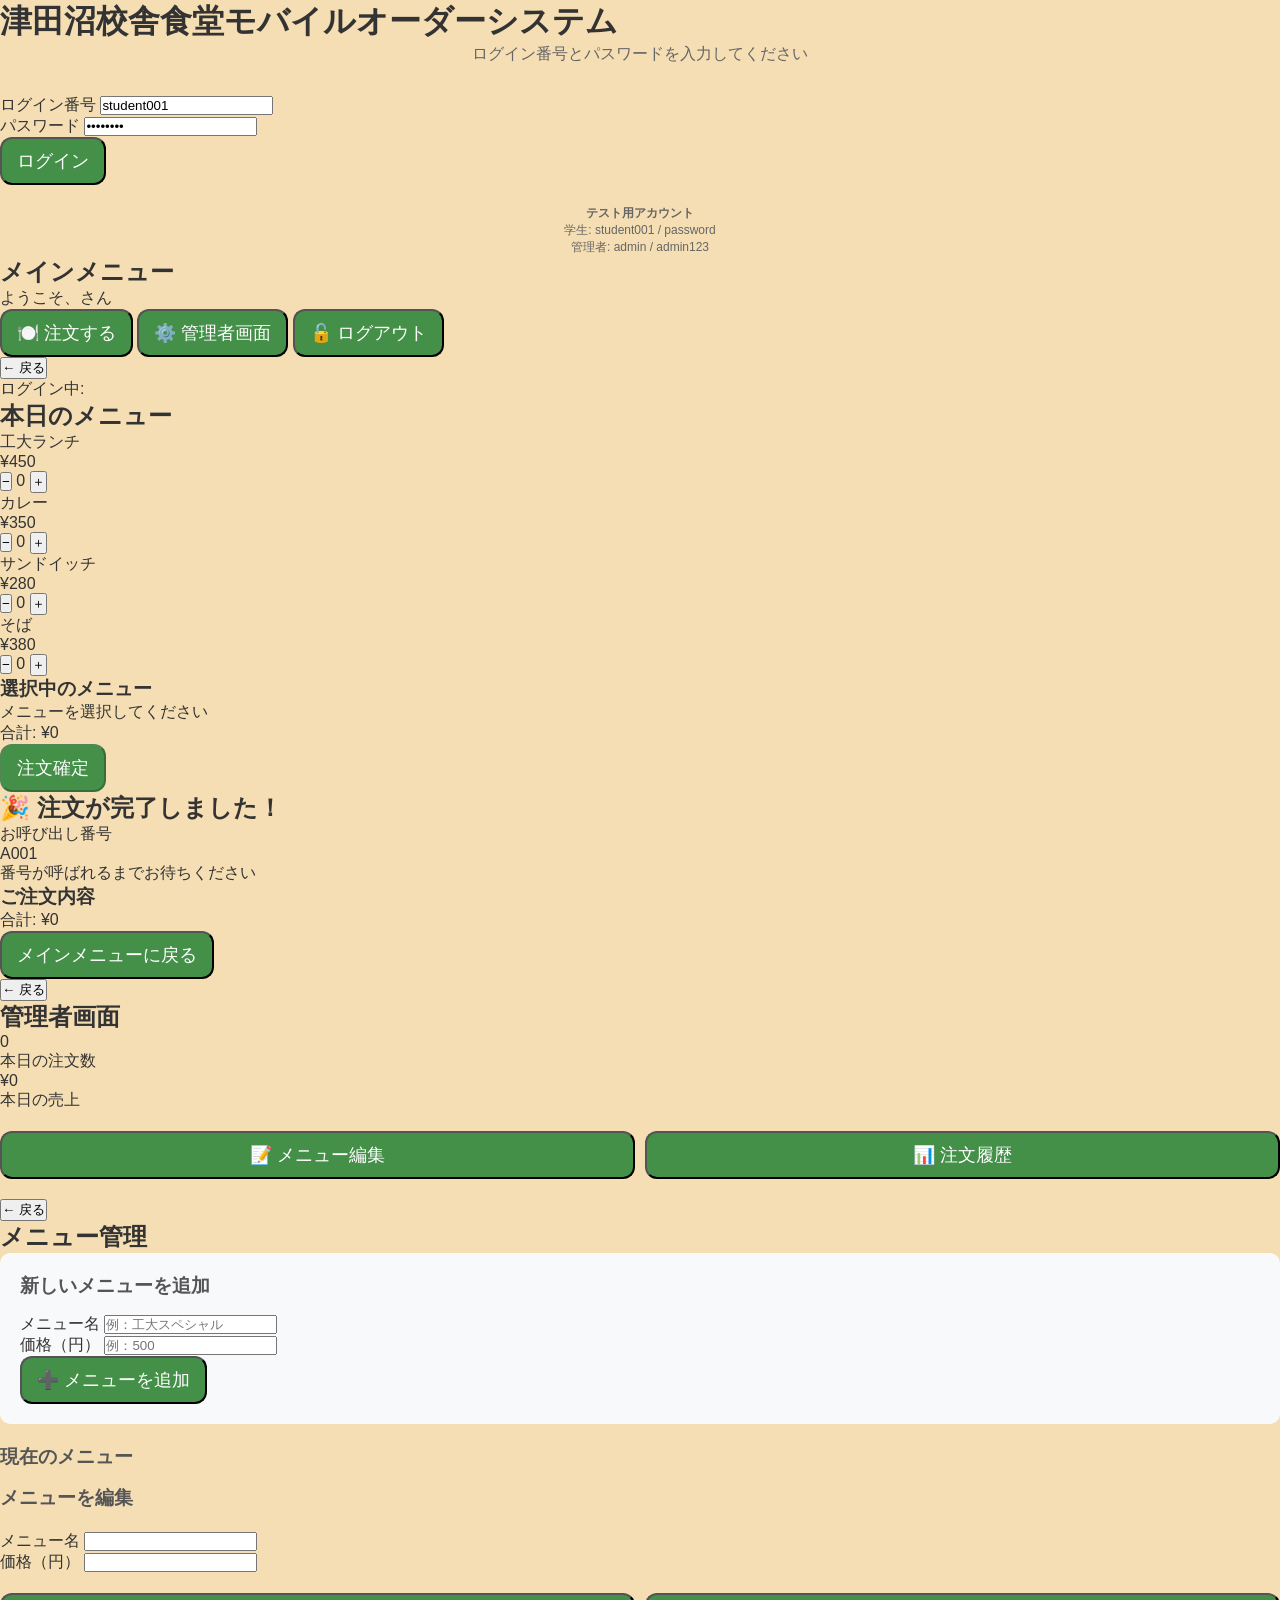
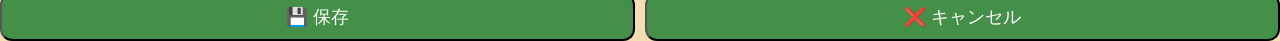
==== htdocs/index.html @ dd1041a6 "huaipiu98h" ====
<!DOCTYPE html>
<html lang="ja">
<head>
    <meta charset="UTF-8">
    <meta name="viewport" content="width=device-width, initial-scale=1.0">
    <title>津田沼校舎食堂モバイルオーダーシステム</title>
    <link rel="stylesheet" href="styles.css">
</head>
<body>
    <div class="container">
        <!-- ログイン画面 -->
        <div id="login" class="screen active">
            <h1>津田沼校舎食堂モバイルオーダーシステム</h1>
            <p style="text-align: center; margin-bottom: 30px; color: #666;">ログイン番号とパスワードを入力してください</p>
            
            <div class="form-group">
                <label for="loginId">ログイン番号</label>
                <input type="text" id="loginId" placeholder="ログイン番号を入力" value="student001">
            </div>
            
            <div class="form-group">
                <label for="password">パスワード</label>
                <input type="password" id="password" placeholder="パスワードを入力" value="password">
            </div>
            
            <div id="loginError" class="error" style="display: none;"></div>
            
            <button class="btn btn-primary" onclick="handleLogin()">ログイン</button>
            
            <div style="margin-top: 20px; font-size: 12px; color: #666; text-align: center;">
                <strong>テスト用アカウント</strong><br>
                学生: student001 / password<br>
                管理者: admin / admin123
            </div>
        </div>

        <!-- TOP画面 -->
        <div id="top" class="screen">
            <h2>メインメニュー</h2>
            <div class="user-info">
                ようこそ、<span id="topUserName"></span>さん
            </div>
            <button class="btn btn-primary" onclick="showScreen('purchase')">🍽️ 注文する</button>
            <button class="btn btn-secondary" onclick="showScreen('admin')" id="adminBtn">⚙️ 管理者画面</button>
            <button class="btn btn-secondary" onclick="logout()">🔓 ログアウト</button>
        </div>

        <!-- 購入画面 -->
        <div id="purchase" class="screen">
            <button class="back-btn" onclick="showScreen('top')">← 戻る</button>
            <div class="user-info">
                ログイン中: <span id="currentUserName"></span>
            </div>
            <h2>本日のメニュー</h2>
            
            <div id="purchaseError" class="error" style="display: none;"></div>
            
            <div class="menu-grid" id="menuGrid">
                <!-- メニューは動的に生成されます -->
            </div>
            
            <!-- 選択されたメニューの表示 -->
            <div id="selectedMenusInfo" class="selected-menus-section">
                <h3>選択中のメニュー</h3>
                <div id="selectedMenusList" class="selected-menus-list">
                    <p class="no-selection">メニューを選択してください</p>
                </div>
                <div class="order-summary">
                    <div class="total-price">
                        合計: <span id="totalPrice">¥0</span>
                    </div>
                    <button class="btn btn-success" onclick="confirmOrder()" id="orderBtn" disabled>注文確定</button>
                </div>
            </div>
        </div>

        <!-- 注文完了画面 -->
        <div id="orderComplete" class="screen">
            <div class="success">
                <h2>🎉 注文が完了しました！</h2>
                <p>お呼び出し番号</p>
                <div class="call-number" id="callNumber">A001</div>
                <p>番号が呼ばれるまでお待ちください</p>
                
                <!-- 注文内容の表示 -->
                <div id="orderDetails" class="order-details">
                    <h3>ご注文内容</h3>
                    <div id="orderItemsList"></div>
                    <div class="order-total">
                        合計: <span id="orderTotalPrice">¥0</span>
                    </div>
                </div>
            </div>
            <button class="btn btn-primary" onclick="showScreen('top')">メインメニューに戻る</button>
        </div>

        <!-- 管理者画面 -->
        <div id="admin" class="screen">
            <button class="back-btn" onclick="showScreen('top')">← 戻る</button>
            <h2>管理者画面</h2>
            
            <div class="admin-stats">
                <div class="stat-card">
                    <div class="stat-number" id="totalOrders">0</div>
                    <div class="stat-label">本日の注文数</div>
                </div>
                <div class="stat-card">
                    <div class="stat-number" id="totalRevenue">¥0</div>
                    <div class="stat-label">本日の売上</div>
                </div>
            </div>

            <div style="display: grid; grid-template-columns: 1fr 1fr; gap: 10px; margin: 20px 0;">
                <button class="btn btn-primary" onclick="showScreen('menuManagement')">📝 メニュー編集</button>
                <button class="btn btn-secondary" onclick="showOrderHistory()">📊 注文履歴</button>
            </div>
            
            <div id="orderHistorySection" style="display: none;">
                <h3 style="margin: 20px 0 10px 0; color: #555;">注文履歴</h3>
                <table class="order-table" id="orderHistoryTable">
                    <thead>
                        <tr>
                            <th>番号</th>
                            <th>商品</th>
                            <th>金額</th>
                            <th>時刻</th>
                            <th>状況</th>
                        </tr>
                    </thead>
                    <tbody id="orderHistoryBody">
                        <tr>
                            <td colspan="5" style="text-align: center; color: #666;">注文履歴がありません</td>
                        </tr>
                    </tbody>
                </table>
                
                <button class="btn btn-danger" onclick="clearAllOrders()" style="margin-top: 20px;">すべての注文をクリア</button>
            </div>
        </div>

        <!-- メニュー管理画面 -->
        <div id="menuManagement" class="screen">
            <button class="back-btn" onclick="showScreen('admin')">← 戻る</button>
            <h2>メニュー管理</h2>
            
            <div id="menuError" class="error" style="display: none;"></div>
            <div id="menuSuccess" class="success" style="display: none;"></div>
            
            <!-- 新しいメニュー追加 -->
            <div style="background: #f8f9fa; padding: 20px; border-radius: 10px; margin-bottom: 20px;">
                <h3 style="margin: 0 0 15px 0; color: #555;">新しいメニューを追加</h3>
                <div class="form-group">
                    <label for="newMenuName">メニュー名</label>
                    <input type="text" id="newMenuName" placeholder="例：工大スペシャル">
                </div>
                <div class="form-group">
                    <label for="newMenuPrice">価格（円）</label>
                    <input type="number" id="newMenuPrice" placeholder="例：500" min="0">
                </div>
                <button class="btn btn-success" onclick="addNewMenu()">➕ メニューを追加</button>
            </div>
            
            <!-- 既存メニュー一覧 -->
            <h3 style="margin: 20px 0 15px 0; color: #555;">現在のメニュー</h3>
            <div id="menuList"></div>
        </div>

        <!-- メニュー編集モーダル -->
        <div id="editMenuModal" class="modal">
            <div class="modal-content">
                <h3 style="margin: 0 0 20px 0; color: #555;">メニューを編集</h3>
                <div class="form-group">
                    <label for="editMenuName">メニュー名</label>
                    <input type="text" id="editMenuName">
                </div>
                <div class="form-group">
                    <label for="editMenuPrice">価格（円）</label>
                    <input type="number" id="editMenuPrice" min="0">
                </div>
                <div style="display: grid; grid-template-columns: 1fr 1fr; gap: 10px; margin-top: 20px;">
                    <button class="btn btn-primary" onclick="saveMenuEdit()">💾 保存</button>
                    <button class="btn btn-secondary" onclick="closeEditModal()">❌ キャンセル</button>
                </div>
            </div>
        </div>
    </div>

    <script>
        // グローバル変数
        let currentUser = null;
        let selectedMenus = []; // 複数選択用の配列
        let orderHistory = [];
        let orderCounter = 1;
        let editingMenuId = null;

        // メニューデータベース
        let menuDatabase = [
            { id: 1, name: '工大ランチ', price: 450 },
            { id: 2, name: 'カレー', price: 350 },
            { id: 3, name: 'サンドイッチ', price: 280 },
            { id: 4, name: 'そば', price: 380 }
        ];
        let menuIdCounter = 5;

        // ユーザーデータベース（実際のシステムでは外部データベースを使用）
        const users = {
            'student001': { password: 'password', name: '田中太郎', role: 'student' },
            'student002': { password: 'pass123', name: '佐藤花子', role: 'student' },
            'admin': { password: 'admin123', name: '管理者', role: 'admin' }
        };

        // 画面遷移関数
        function showScreen(screenId) {
            // すべての画面を非表示
            const screens = document.querySelectorAll('.screen');
            screens.forEach(screen => screen.classList.remove('active'));
            
            // 指定された画面を表示
            document.getElementById(screenId).classList.add('active');
            
            // 管理者画面の場合、統計を更新
            if (screenId === 'admin') {
                updateAdminStats();
            }
            
            // 購入画面の場合、メニューを更新
            if (screenId === 'purchase') {
                renderMenuGrid();
                updateSelectedMenusDisplay();
            }
            
            // メニュー管理画面の場合、メニューリストを更新
            if (screenId === 'menuManagement') {
                renderMenuManagement();
            }
        }

        // ログイン処理
        function handleLogin() {
            const loginId = document.getElementById('loginId').value.trim();
            const password = document.getElementById('password').value;

            if (!loginId || !password) {
                showError('loginError', 'ログイン番号とパスワードを入力してください');
                return;
            }

            if (users[loginId] && users[loginId].password === password) {
                currentUser = {
                    id: loginId,
                    name: users[loginId].name,
                    role: users[loginId].role
                };
                
                // ユーザー名を各画面に設定
                document.getElementById('currentUserName').textContent = currentUser.name;
                document.getElementById('topUserName').textContent = currentUser.name;
                
                // 管理者でない場合は管理者ボタンを非表示
                const adminBtn = document.getElementById('adminBtn');
                if (currentUser.role !== 'admin') {
                    adminBtn.style.display = 'none';
                } else {
                    adminBtn.style.display = 'block';
                }
                
                hideError('loginError');
                showScreen('top');
            } else {
                showError('loginError', 'ログイン番号またはパスワードが間違っています');
            }
        }

        // ログアウト処理
        function logout() {
            currentUser = null;
            selectedMenus = [];
            document.getElementById('loginId').value = '';
            document.getElementById('password').value = '';
            hideError('loginError');
            showScreen('login');
        }

        // メニューグリッド描画
        function renderMenuGrid() {
            const menuGrid = document.getElementById('menuGrid');
            menuGrid.innerHTML = menuDatabase.map(menu => {
                const selectedItem = selectedMenus.find(item => item.menu.id === menu.id);
                const quantity = selectedItem ? selectedItem.quantity : 0;
                
                return `
                    <div class="menu-item ${quantity > 0 ? 'selected' : ''}" data-menu-id="${menu.id}">
                        <div class="menu-name">${menu.name}</div>
                        <div class="menu-price">¥${menu.price}</div>
                        <div class="quantity-controls">
                            <button class="quantity-btn minus" onclick="updateQuantity(${menu.id}, -1)">−</button>
                            <span class="quantity">${quantity}</span>
                            <button class="quantity-btn plus" onclick="updateQuantity(${menu.id}, 1)">＋</button>
                        </div>
                    </div>
                `;
            }).join('');
        }

        // 数量更新処理
        function updateQuantity(menuId, change) {
            const menu = menuDatabase.find(m => m.id === menuId);
            if (!menu) return;

            const existingIndex = selectedMenus.findIndex(item => item.menu.id === menuId);
            
            if (existingIndex >= 0) {
                const newQuantity = selectedMenus[existingIndex].quantity + change;
                if (newQuantity <= 0) {
                    selectedMenus.splice(existingIndex, 1);
                } else {
                    selectedMenus[existingIndex].quantity = newQuantity;
                }
            } else if (change > 0) {
                selectedMenus.push({ menu: menu, quantity: 1 });
            }

            renderMenuGrid();
            updateSelectedMenusDisplay();
            hideError('purchaseError');
        }

        // 選択メニュー表示更新
        function updateSelectedMenusDisplay() {
            const selectedMenusList = document.getElementById('selectedMenusList');
            const totalPriceElement = document.getElementById('totalPrice');
            const orderBtn = document.getElementById('orderBtn');

            if (selectedMenus.length === 0) {
                selectedMenusList.innerHTML = '<p class="no-selection">メニューを選択してください</p>';
                totalPriceElement.textContent = '¥0';
                orderBtn.disabled = true;
                return;
            }

            const totalPrice = selectedMenus.reduce((sum, item) => sum + (item.menu.price * item.quantity), 0);
            
            selectedMenusList.innerHTML = selectedMenus.map(item => `
                <div class="selected-menu-item">
                    <div class="selected-menu-info">
                        <span class="selected-menu-name">${item.menu.name}</span>
                        <span class="selected-menu-details">¥${item.menu.price} × ${item.quantity}</span>
                    </div>
                    <div class="selected-menu-price">¥${item.menu.price * item.quantity}</div>
                    <button class="remove-btn" onclick="removeMenuItem(${item.menu.id})">×</button>
                </div>
            `).join('');

            totalPriceElement.textContent = `¥${totalPrice.toLocaleString()}`;
            orderBtn.disabled = false;
        }

        // メニュー項目削除
        function removeMenuItem(menuId) {
            selectedMenus = selectedMenus.filter(item => item.menu.id !== menuId);
            renderMenuGrid();
            updateSelectedMenusDisplay();
        }

        // 注文確定処理
        function confirmOrder() {
            if (selectedMenus.length === 0) {
                showError('purchaseError', 'メニューを選択してください');
                return;
            }

            // 注文番号を生成
            const callNumber = `A${String(orderCounter).padStart(3, '0')}`;
            
            // 注文を履歴に追加
            const order = {
                id: orderCounter,
                callNumber: callNumber,
                items: [...selectedMenus],
                totalPrice: selectedMenus.reduce((sum, item) => sum + (item.menu.price * item.quantity), 0),
                user: currentUser.name,
                time: new Date().toLocaleTimeString('ja-JP'),
                status: '調理中'
            };
            
            orderHistory.unshift(order);
            orderCounter++;
            
            // 呼び出し番号を表示
            document.getElementById('callNumber').textContent = callNumber;
            
            // 注文内容を表示
            displayOrderDetails(order);
            
            // 選択をリセット
            selectedMenus = [];
            updateSelectedMenusDisplay();
            
            showScreen('orderComplete');
        }

        // 注文内容表示
        function displayOrderDetails(order) {
            const orderItemsList = document.getElementById('orderItemsList');
            const orderTotalPrice = document.getElementById('orderTotalPrice');
            
            orderItemsList.innerHTML = order.items.map(item => `
                <div class="order-detail-item">
                    <span class="order-item-name">${item.menu.name}</span>
                    <span class="order-item-details">¥${item.menu.price} × ${item.quantity}</span>
                    <span class="order-item-price">¥${item.menu.price * item.quantity}</span>
                </div>
            `).join('');
            
            orderTotalPrice.textContent = `¥${order.totalPrice.toLocaleString()}`;
        }

        // メニュー管理画面描画
        function renderMenuManagement() {
            const menuList = document.getElementById('menuList');
            if (menuDatabase.length === 0) {
                menuList.innerHTML = '<p style="text-align: center; color: #666; padding: 20px;">メニューがありません</p>';
                return;
            }
            
            menuList.innerHTML = menuDatabase.map(menu => `
                <div class="menu-management-item">
                    <div class="menu-info">
                        <div class="menu-name">${menu.name}</div>
                        <div class="menu-price">¥${menu.price}</div>
                    </div>
                    <div class="menu-actions">
                        <button class="btn btn-edit" onclick="editMenu(${menu.id})">✏️ 編集</button>
                        <button class="btn btn-delete" onclick="deleteMenu(${menu.id}, '${menu.name}')">🗑️ 削除</button>
                    </div>
                </div>
            `).join('');
        }

        // 新しいメニュー追加
        function addNewMenu() {
            const name = document.getElementById('newMenuName').value.trim();
            const price = parseInt(document.getElementById('newMenuPrice').value);
            
            if (!name) {
                showError('menuError', 'メニュー名を入力してください');
                return;
            }
            
            if (!price || price <= 0) {
                showError('menuError', '正しい価格を入力してください');
                return;
            }
            
            // 同名メニューチェック
            if (menuDatabase.some(menu => menu.name === name)) {
                showError('menuError', '同じ名前のメニューが既に存在します');
                return;
            }
            
            // メニュー追加
            menuDatabase.push({
                id: menuIdCounter++,
                name: name,
                price: price
            });
            
            // フォームリセット
            document.getElementById('newMenuName').value = '';
            document.getElementById('newMenuPrice').value = '';
            
            // 成功メッセージ
            showSuccess('menuSuccess', `「${name}」を追加しました`);
            
            // リスト更新
            renderMenuManagement();
            hideError('menuError');
        }

        // メニュー編集
        function editMenu(menuId) {
            const menu = menuDatabase.find(m => m.id === menuId);
            if (!menu) return;
            
            editingMenuId = menuId;
            document.getElementById('editMenuName').value = menu.name;
            document.getElementById('editMenuPrice').value = menu.price;
            document.getElementById('editMenuModal').style.display = 'block';
        }

        // メニュー編集保存
        function saveMenuEdit() {
            const name = document.getElementById('editMenuName').value.trim();
            const price = parseInt(document.getElementById('editMenuPrice').value);
            
            if (!name) {
                alert('メニュー名を入力してください');
                return;
            }
            
            if (!price || price <= 0) {
                alert('正しい価格を入力してください');
                return;
            }
            
            // 同名メニューチェック（自分以外）
            if (menuDatabase.some(menu => menu.name === name && menu.id !== editingMenuId)) {
                alert('同じ名前のメニューが既に存在します');
                return;
            }
            
            // メニュー更新
            const menuIndex = menuDatabase.findIndex(m => m.id === editingMenuId);
            if (menuIndex !== -1) {
                menuDatabase[menuIndex].name = name;
                menuDatabase[menuIndex].price = price;
            }
            
            closeEditModal();
            showSuccess('menuSuccess', `「${name}」を更新しました`);
            renderMenuManagement();
        }

        // 編集モーダルを閉じる
        function closeEditModal() {
            document.getElementById('editMenuModal').style.display = 'none';
            editingMenuId = null;
        }

        // メニュー削除
        function deleteMenu(menuId, menuName) {
            if (!confirm(`「${menuName}」を削除しますか？`)) {
                return;
            }
            
            menuDatabase = menuDatabase.filter(menu => menu.id !== menuId);
            showSuccess('menuSuccess', `「${menuName}」を削除しました`);
            renderMenuManagement();
        }

        // 注文履歴表示切り替え
        function showOrderHistory() {
            const section = document.getElementById('orderHistorySection');
            section.style.display = section.style.display === 'none' ? 'block' : 'none';
        }

        // 管理者統計更新
        function updateAdminStats() {
            const totalOrders = orderHistory.length;
            const totalRevenue = orderHistory.reduce((sum, order) => sum + order.totalPrice, 0);
            
            document.getElementById('totalOrders').textContent = totalOrders;
            document.getElementById('totalRevenue').textContent = `¥${totalRevenue.toLocaleString()}`;
            
            // 注文履歴テーブル更新
            const tbody = document.getElementById('orderHistoryBody');
            if (orderHistory.length === 0) {
                tbody.innerHTML = '<tr><td colspan="5" style="text-align: center; color: #666;">注文履歴がありません</td></tr>';
            } else {
                tbody.innerHTML = orderHistory.map(order => {
                    const itemsText = order.items.map(item => `${item.menu.name}×${item.quantity}`).join(', ');
                    return `
                        <tr>
                            <td>${order.callNumber}</td>
                            <td>${itemsText}</td>
                            <td>¥${order.totalPrice}</td>
                            <td>${order.time}</td>
                            <td>
                                <span style="color: ${order.status === '調理中' ? '#ffc107' : '#28a745'}">
                                    ${order.status}
                                </span>
                            </td>
                        </tr>
                    `;
                }).join('');
            }
        }

        // 全注文クリア
        function clearAllOrders() {
            if (confirm('すべての注文履歴を削除しますか？')) {
                orderHistory = [];
                orderCounter = 1;
                updateAdminStats();
            }
        }

        // エラー表示・非表示ヘルパー関数
        function showError(elementId, message) {
            const errorDiv = document.getElementById(elementId);
            errorDiv.textContent = message;
            errorDiv.style.display = 'block';
        }

        function hideError(elementId) {
            const errorDiv = document.getElementById(elementId);
            errorDiv.style.display = 'none';
        }

        function showSuccess(elementId, message) {
            const successDiv = document.getElementById(elementId);
            successDiv.textContent = message;
            successDiv.style.display = 'block';
        }

        function hideSuccess(elementId) {
            const successDiv = document.getElementById(elementId);
            successDiv.style.display = 'none';
        }

        // 初期化処理
        document.addEventListener('DOMContentLoaded', function() {
            const passwordInput = document.getElementById('password');
            passwordInput.addEventListener('keypress', function(e) {
                if (e.key === 'Enter') {
                    handleLogin();
                }
            });
            
            // 初期メニュー表示
            renderMenuGrid();
            
            // モーダル外クリックで閉じる
            document.getElementById('editMenuModal').addEventListener('click', function(e) {
                if (e.target === this) {
                    closeEditModal();
                }
            });
        });
    </script>
</body>
</html>
---- htdocs/styles.css ----
* {
  margin: 0;
  padding: 0;
  box-sizing: border-box;
}


body {
  background: #F5DEB3;
  font-family: 'Arial', sans-serif;
  color: #333;
}

.head {
  width: 100%;
  height: 60px;
  background: #533518;
  display: flex;
  align-items: center;
  justify-content: center;
  color: white;
  font-weight: bold;
  box-shadow: 0 4px 10px rgba(0, 0, 0, 0.3);
  margin-bottom: 20px;
}

.team {
  width: 100%;
  /* 100%に変更 */
  max-width: 1000px;
  /* 最大幅を設定 */
  height: 70px;
  background: #98b540;
  color: white;
  border-radius: 12px;
  margin: auto;
  /* 中央揃え */
  margin-bottom: 25px;
  display: flex;
  align-items: center;
  justify-content: center;
  font-size: 16px;
}

.btn-all {
  background-color: #A5D6A7;
  display: flex;
  flex-wrap: wrap;
  /* 追加: ラップ */
  justify-content: center;
  gap: 15px;
  margin-bottom: 25px;
  padding: 12px;
}

.btn {
  text-decoration: none;
  padding: 10px 15px;
  /* 修正: パディングを調整 */
  font-size: 18px;
  /* 読みやすさのために少し小さく */
  background-color: #449048;
  color: white;
  border-radius: 12px;
  transition: transform 0.3s ease, box-shadow 0.3s ease;
}

.btn:hover {
  transform: scale(1.1);
  box-shadow: 0 12px 24px rgba(0, 0, 0, 0.3);
}


.carousel {
  position: relative;
  width: 100%;
  max-width: 900px;
  margin: 0 auto;
  overflow: hidden;
}

.carousel .slide {
  display: none;
  width: 100%;
}

.carousel .active {
  display: block;
}

.carousel img {
  width: 100%;
  height: auto;
  /* 高さを自動調整 */
  object-fit: cover;
  border-radius: 12px;
}

.info {
  display: flex;
  flex-direction: column;
  /* 縦並びに変更 */
  align-items: center;
  /* 中央揃え */
}

.map-text {
  padding: 20px;
  /* パディングを追加 */
  text-align: center;
  /* 中央揃え */
}

.map-container {
  text-align: center;
  margin-top: 20px;
  /* 上部のマージンを追加 */
}

.prev,
.next {
  cursor: pointer;
  position: absolute;
  top: 50%;
  transform: translateY(-50%);
  padding: 12px;
  background-color: rgba(0, 0, 0, 0.6);
  color: white;
  font-size: 44px;
  border: none;
  line-height: 0;
  border-radius: 50%;
}

.prev:hover,
.next:hover {
  background-color: rgba(0, 0, 0, 0.8);
}

.prev {
  left: 12px;
}

.next {
  right: 12px;
}

.footer {
  width: 100%;
  height: auto;
  /* 自動に変更 */
  background-color: #3d2010;
  display: flex;
  flex-direction: column;
  /* 縦並びに変更 */
  align-items: center;
  /* 中央揃え */
  padding: 20px;
  /* パディングを追加 */
  color: white;
}

.footer-links {
  display: flex;
  /* 横並びに変更 */
  gap: 20px;
  /* 各リンクの間に余白を追加 */
}

.footer-links {
  display: flex;
  /* 横並び */
  gap: 20px;
  /* 各リンクの間に余白を追加 */
}

.footer-links a {
  color: white;
  /* 文字色を白に設定 */
  text-decoration: none;
  /* 下線を消す */
}

.footer-links a:hover {
  text-decoration: underline;
  /* ホバー時に下線を表示 */
}

.footer {
  width: 100%;
  height: auto;
  background-color: #3d2010;
  display: flex;
  justify-content: space-between;
  /* 左右に配置 */
  align-items: center;
  /* 中央揃え */
  padding: 20px;
  color: white;
}

.letter {
  margin-left: auto;
  /* 右側に寄せる */
}
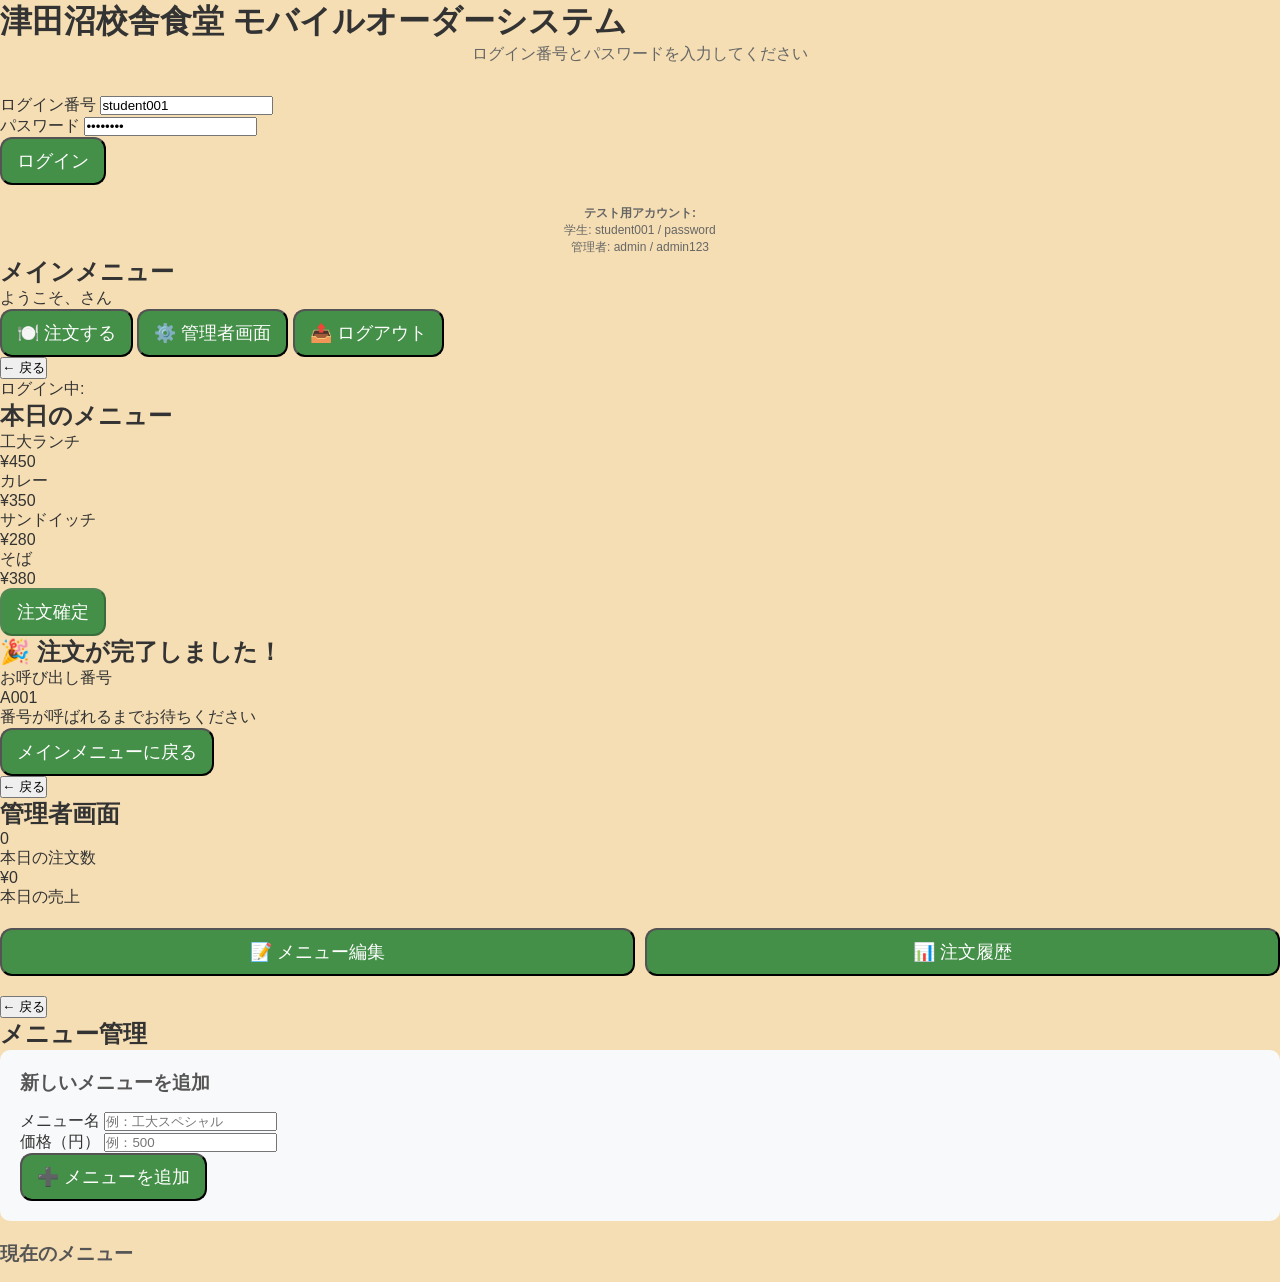
==== commit 0e0056e1: "一旦もとに戻した" ====
--- a/htdocs/index.html
+++ b/htdocs/index.html
@@ -3,14 +3,14 @@
 <head>
     <meta charset="UTF-8">
     <meta name="viewport" content="width=device-width, initial-scale=1.0">
-    <title>津田沼校舎食堂モバイルオーダーシステム</title>
+    <title>津田沼校舎食堂 モバイルオーダーシステム</title>
     <link rel="stylesheet" href="styles.css">
 </head>
 <body>
     <div class="container">
         <!-- ログイン画面 -->
         <div id="login" class="screen active">
-            <h1>津田沼校舎食堂モバイルオーダーシステム</h1>
+            <h1>津田沼校舎食堂 モバイルオーダーシステム</h1>
             <p style="text-align: center; margin-bottom: 30px; color: #666;">ログイン番号とパスワードを入力してください</p>
             
             <div class="form-group">
@@ -28,7 +28,7 @@
             <button class="btn btn-primary" onclick="handleLogin()">ログイン</button>
             
             <div style="margin-top: 20px; font-size: 12px; color: #666; text-align: center;">
-                <strong>テスト用アカウント</strong><br>
+                <strong>テスト用アカウント:</strong><br>
                 学生: student001 / password<br>
                 管理者: admin / admin123
             </div>
@@ -42,7 +42,7 @@
             </div>
             <button class="btn btn-primary" onclick="showScreen('purchase')">🍽️ 注文する</button>
             <button class="btn btn-secondary" onclick="showScreen('admin')" id="adminBtn">⚙️ 管理者画面</button>
-            <button class="btn btn-secondary" onclick="logout()">🔓 ログアウト</button>
+            <button class="btn btn-secondary" onclick="logout()">📤 ログアウト</button>
         </div>
 
         <!-- 購入画面 -->
@@ -59,19 +59,11 @@
                 <!-- メニューは動的に生成されます -->
             </div>
             
-            <!-- 選択されたメニューの表示 -->
-            <div id="selectedMenusInfo" class="selected-menus-section">
-                <h3>選択中のメニュー</h3>
-                <div id="selectedMenusList" class="selected-menus-list">
-                    <p class="no-selection">メニューを選択してください</p>
-                </div>
-                <div class="order-summary">
-                    <div class="total-price">
-                        合計: <span id="totalPrice">¥0</span>
-                    </div>
-                    <button class="btn btn-success" onclick="confirmOrder()" id="orderBtn" disabled>注文確定</button>
-                </div>
-            </div>
+            <div id="selectedMenuInfo" style="display: none; text-align: center; margin: 20px 0; padding: 15px; background: #e8f5e8; border-radius: 8px;">
+                <strong>選択中: </strong><span id="selectedMenuName"></span> - <span id="selectedMenuPrice"></span>
+            </div>
+            
+            <button class="btn btn-success" onclick="confirmOrder()" id="orderBtn" disabled>注文確定</button>
         </div>
 
         <!-- 注文完了画面 -->
@@ -81,15 +73,6 @@
                 <p>お呼び出し番号</p>
                 <div class="call-number" id="callNumber">A001</div>
                 <p>番号が呼ばれるまでお待ちください</p>
-                
-                <!-- 注文内容の表示 -->
-                <div id="orderDetails" class="order-details">
-                    <h3>ご注文内容</h3>
-                    <div id="orderItemsList"></div>
-                    <div class="order-total">
-                        合計: <span id="orderTotalPrice">¥0</span>
-                    </div>
-                </div>
             </div>
             <button class="btn btn-primary" onclick="showScreen('top')">メインメニューに戻る</button>
         </div>
@@ -124,7 +107,7 @@
                             <th>商品</th>
                             <th>金額</th>
                             <th>時刻</th>
-                            <th>状況</th>
+                            <th>状態</th>
                         </tr>
                     </thead>
                     <tbody id="orderHistoryBody">
@@ -166,8 +149,8 @@
         </div>
 
         <!-- メニュー編集モーダル -->
-        <div id="editMenuModal" class="modal">
-            <div class="modal-content">
+        <div id="editMenuModal" style="display: none; position: fixed; top: 0; left: 0; width: 100%; height: 100%; background: rgba(0,0,0,0.5); z-index: 1000;">
+            <div style="position: absolute; top: 50%; left: 50%; transform: translate(-50%, -50%); background: white; padding: 30px; border-radius: 15px; width: 90%; max-width: 400px;">
                 <h3 style="margin: 0 0 20px 0; color: #555;">メニューを編集</h3>
                 <div class="form-group">
                     <label for="editMenuName">メニュー名</label>
@@ -188,7 +171,7 @@
     <script>
         // グローバル変数
         let currentUser = null;
-        let selectedMenus = []; // 複数選択用の配列
+        let selectedMenu = null;
         let orderHistory = [];
         let orderCounter = 1;
         let editingMenuId = null;
@@ -226,7 +209,6 @@
             // 購入画面の場合、メニューを更新
             if (screenId === 'purchase') {
                 renderMenuGrid();
-                updateSelectedMenusDisplay();
             }
             
             // メニュー管理画面の場合、メニューリストを更新
@@ -239,6 +221,7 @@
         function handleLogin() {
             const loginId = document.getElementById('loginId').value.trim();
             const password = document.getElementById('password').value;
+            const errorDiv = document.getElementById('loginError');
 
             if (!loginId || !password) {
                 showError('loginError', 'ログイン番号とパスワードを入力してください');
@@ -274,7 +257,7 @@
         // ログアウト処理
         function logout() {
             currentUser = null;
-            selectedMenus = [];
+            selectedMenu = null;
             document.getElementById('loginId').value = '';
             document.getElementById('password').value = '';
             hideError('loginError');
@@ -284,135 +267,33 @@
         // メニューグリッド描画
         function renderMenuGrid() {
             const menuGrid = document.getElementById('menuGrid');
-            menuGrid.innerHTML = menuDatabase.map(menu => {
-                const selectedItem = selectedMenus.find(item => item.menu.id === menu.id);
-                const quantity = selectedItem ? selectedItem.quantity : 0;
-                
-                return `
-                    <div class="menu-item ${quantity > 0 ? 'selected' : ''}" data-menu-id="${menu.id}">
-                        <div class="menu-name">${menu.name}</div>
-                        <div class="menu-price">¥${menu.price}</div>
-                        <div class="quantity-controls">
-                            <button class="quantity-btn minus" onclick="updateQuantity(${menu.id}, -1)">−</button>
-                            <span class="quantity">${quantity}</span>
-                            <button class="quantity-btn plus" onclick="updateQuantity(${menu.id}, 1)">＋</button>
-                        </div>
-                    </div>
-                `;
-            }).join('');
-        }
-
-        // 数量更新処理
-        function updateQuantity(menuId, change) {
-            const menu = menuDatabase.find(m => m.id === menuId);
-            if (!menu) return;
-
-            const existingIndex = selectedMenus.findIndex(item => item.menu.id === menuId);
-            
-            if (existingIndex >= 0) {
-                const newQuantity = selectedMenus[existingIndex].quantity + change;
-                if (newQuantity <= 0) {
-                    selectedMenus.splice(existingIndex, 1);
-                } else {
-                    selectedMenus[existingIndex].quantity = newQuantity;
-                }
-            } else if (change > 0) {
-                selectedMenus.push({ menu: menu, quantity: 1 });
-            }
-
-            renderMenuGrid();
-            updateSelectedMenusDisplay();
+            menuGrid.innerHTML = menuDatabase.map(menu => `
+                <div class="menu-item" onclick="selectMenu('${menu.name}', ${menu.price}, this)">
+                    <div class="menu-name">${menu.name}</div>
+                    <div class="menu-price">¥${menu.price}</div>
+                </div>
+            `).join('');
+        }
+
+        // メニュー選択処理
+        function selectMenu(name, price, element) {
+            // 以前の選択をクリア
+            const menuItems = document.querySelectorAll('.menu-item');
+            menuItems.forEach(item => item.classList.remove('selected'));
+            
+            // 新しい選択を設定
+            element.classList.add('selected');
+            selectedMenu = { name, price };
+            
+            // 選択されたメニュー情報を表示
+            document.getElementById('selectedMenuName').textContent = name;
+            document.getElementById('selectedMenuPrice').textContent = `¥${price}`;
+            document.getElementById('selectedMenuInfo').style.display = 'block';
+            
+            // 注文ボタンを有効化
+            document.getElementById('orderBtn').disabled = false;
+            
             hideError('purchaseError');
-        }
-
-        // 選択メニュー表示更新
-        function updateSelectedMenusDisplay() {
-            const selectedMenusList = document.getElementById('selectedMenusList');
-            const totalPriceElement = document.getElementById('totalPrice');
-            const orderBtn = document.getElementById('orderBtn');
-
-            if (selectedMenus.length === 0) {
-                selectedMenusList.innerHTML = '<p class="no-selection">メニューを選択してください</p>';
-                totalPriceElement.textContent = '¥0';
-                orderBtn.disabled = true;
-                return;
-            }
-
-            const totalPrice = selectedMenus.reduce((sum, item) => sum + (item.menu.price * item.quantity), 0);
-            
-            selectedMenusList.innerHTML = selectedMenus.map(item => `
-                <div class="selected-menu-item">
-                    <div class="selected-menu-info">
-                        <span class="selected-menu-name">${item.menu.name}</span>
-                        <span class="selected-menu-details">¥${item.menu.price} × ${item.quantity}</span>
-                    </div>
-                    <div class="selected-menu-price">¥${item.menu.price * item.quantity}</div>
-                    <button class="remove-btn" onclick="removeMenuItem(${item.menu.id})">×</button>
-                </div>
-            `).join('');
-
-            totalPriceElement.textContent = `¥${totalPrice.toLocaleString()}`;
-            orderBtn.disabled = false;
-        }
-
-        // メニュー項目削除
-        function removeMenuItem(menuId) {
-            selectedMenus = selectedMenus.filter(item => item.menu.id !== menuId);
-            renderMenuGrid();
-            updateSelectedMenusDisplay();
-        }
-
-        // 注文確定処理
-        function confirmOrder() {
-            if (selectedMenus.length === 0) {
-                showError('purchaseError', 'メニューを選択してください');
-                return;
-            }
-
-            // 注文番号を生成
-            const callNumber = `A${String(orderCounter).padStart(3, '0')}`;
-            
-            // 注文を履歴に追加
-            const order = {
-                id: orderCounter,
-                callNumber: callNumber,
-                items: [...selectedMenus],
-                totalPrice: selectedMenus.reduce((sum, item) => sum + (item.menu.price * item.quantity), 0),
-                user: currentUser.name,
-                time: new Date().toLocaleTimeString('ja-JP'),
-                status: '調理中'
-            };
-            
-            orderHistory.unshift(order);
-            orderCounter++;
-            
-            // 呼び出し番号を表示
-            document.getElementById('callNumber').textContent = callNumber;
-            
-            // 注文内容を表示
-            displayOrderDetails(order);
-            
-            // 選択をリセット
-            selectedMenus = [];
-            updateSelectedMenusDisplay();
-            
-            showScreen('orderComplete');
-        }
-
-        // 注文内容表示
-        function displayOrderDetails(order) {
-            const orderItemsList = document.getElementById('orderItemsList');
-            const orderTotalPrice = document.getElementById('orderTotalPrice');
-            
-            orderItemsList.innerHTML = order.items.map(item => `
-                <div class="order-detail-item">
-                    <span class="order-item-name">${item.menu.name}</span>
-                    <span class="order-item-details">¥${item.menu.price} × ${item.quantity}</span>
-                    <span class="order-item-price">¥${item.menu.price * item.quantity}</span>
-                </div>
-            `).join('');
-            
-            orderTotalPrice.textContent = `¥${order.totalPrice.toLocaleString()}`;
         }
 
         // メニュー管理画面描画
@@ -544,10 +425,47 @@
             section.style.display = section.style.display === 'none' ? 'block' : 'none';
         }
 
+        // 注文確定処理
+        function confirmOrder() {
+            if (!selectedMenu) {
+                showError('purchaseError', 'メニューを選択してください');
+                return;
+            }
+
+            // 注文番号を生成
+            const callNumber = `A${String(orderCounter).padStart(3, '0')}`;
+            
+            // 注文を履歴に追加
+            const order = {
+                id: orderCounter,
+                callNumber: callNumber,
+                menu: selectedMenu.name,
+                price: selectedMenu.price,
+                user: currentUser.name,
+                time: new Date().toLocaleTimeString('ja-JP'),
+                status: '調理中'
+            };
+            
+            orderHistory.unshift(order);
+            orderCounter++;
+            
+            // 呼び出し番号を表示
+            document.getElementById('callNumber').textContent = callNumber;
+            
+            // 選択をリセット
+            const menuItems = document.querySelectorAll('.menu-item');
+            menuItems.forEach(item => item.classList.remove('selected'));
+            selectedMenu = null;
+            document.getElementById('selectedMenuInfo').style.display = 'none';
+            document.getElementById('orderBtn').disabled = true;
+            
+            showScreen('orderComplete');
+        }
+
         // 管理者統計更新
         function updateAdminStats() {
             const totalOrders = orderHistory.length;
-            const totalRevenue = orderHistory.reduce((sum, order) => sum + order.totalPrice, 0);
+            const totalRevenue = orderHistory.reduce((sum, order) => sum + order.price, 0);
             
             document.getElementById('totalOrders').textContent = totalOrders;
             document.getElementById('totalRevenue').textContent = `¥${totalRevenue.toLocaleString()}`;
@@ -557,22 +475,19 @@
             if (orderHistory.length === 0) {
                 tbody.innerHTML = '<tr><td colspan="5" style="text-align: center; color: #666;">注文履歴がありません</td></tr>';
             } else {
-                tbody.innerHTML = orderHistory.map(order => {
-                    const itemsText = order.items.map(item => `${item.menu.name}×${item.quantity}`).join(', ');
-                    return `
-                        <tr>
-                            <td>${order.callNumber}</td>
-                            <td>${itemsText}</td>
-                            <td>¥${order.totalPrice}</td>
-                            <td>${order.time}</td>
-                            <td>
-                                <span style="color: ${order.status === '調理中' ? '#ffc107' : '#28a745'}">
-                                    ${order.status}
-                                </span>
-                            </td>
-                        </tr>
-                    `;
-                }).join('');
+                tbody.innerHTML = orderHistory.map(order => `
+                    <tr>
+                        <td>${order.callNumber}</td>
+                        <td>${order.menu}</td>
+                        <td>¥${order.price}</td>
+                        <td>${order.time}</td>
+                        <td>
+                            <span style="color: ${order.status === '調理中' ? '#ffc107' : '#28a745'}">
+                                ${order.status}
+                            </span>
+                        </td>
+                    </tr>
+                `).join('');
             }
         }
 
@@ -608,7 +523,7 @@
             successDiv.style.display = 'none';
         }
 
-        // 初期化処理
+        // Enterキーでログイン
         document.addEventListener('DOMContentLoaded', function() {
             const passwordInput = document.getElementById('password');
             passwordInput.addEventListener('keypress', function(e) {
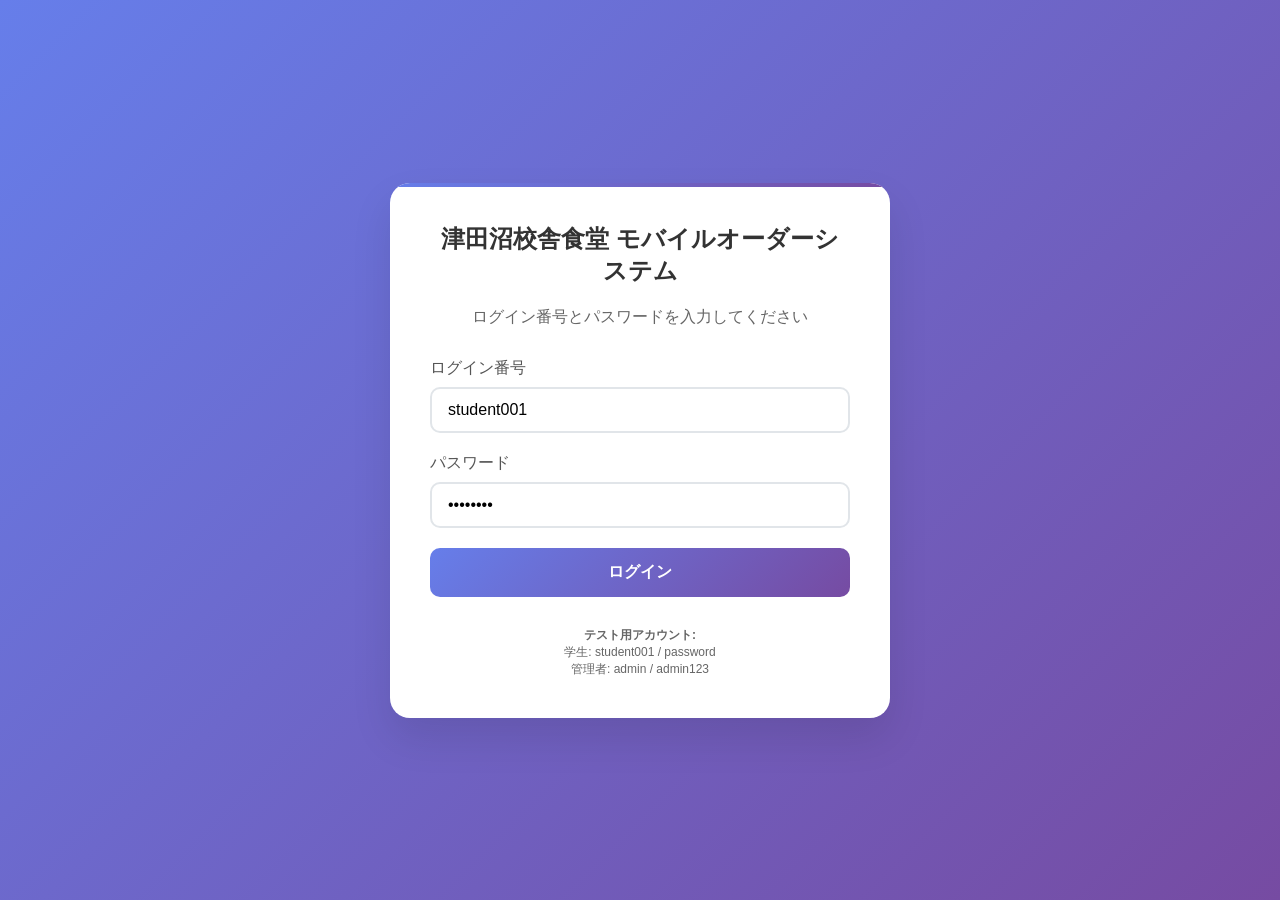
==== commit 0ddee8fb: "reset" ====
--- a/htdocs/index.html
+++ b/htdocs/index.html
@@ -1,32 +1,34 @@
 <!DOCTYPE html>
 <html lang="ja">
+
 <head>
     <meta charset="UTF-8">
     <meta name="viewport" content="width=device-width, initial-scale=1.0">
     <title>津田沼校舎食堂 モバイルオーダーシステム</title>
-    <link rel="stylesheet" href="styles.css">
+    <link rel="stylesheet" href="style.css">
 </head>
+
 <body>
     <div class="container">
         <!-- ログイン画面 -->
         <div id="login" class="screen active">
             <h1>津田沼校舎食堂 モバイルオーダーシステム</h1>
             <p style="text-align: center; margin-bottom: 30px; color: #666;">ログイン番号とパスワードを入力してください</p>
-            
+
             <div class="form-group">
                 <label for="loginId">ログイン番号</label>
                 <input type="text" id="loginId" placeholder="ログイン番号を入力" value="student001">
             </div>
-            
+
             <div class="form-group">
                 <label for="password">パスワード</label>
                 <input type="password" id="password" placeholder="パスワードを入力" value="password">
             </div>
-            
+
             <div id="loginError" class="error" style="display: none;"></div>
-            
+
             <button class="btn btn-primary" onclick="handleLogin()">ログイン</button>
-            
+
             <div style="margin-top: 20px; font-size: 12px; color: #666; text-align: center;">
                 <strong>テスト用アカウント:</strong><br>
                 学生: student001 / password<br>
@@ -52,17 +54,18 @@
                 ログイン中: <span id="currentUserName"></span>
             </div>
             <h2>本日のメニュー</h2>
-            
+
             <div id="purchaseError" class="error" style="display: none;"></div>
-            
+
             <div class="menu-grid" id="menuGrid">
                 <!-- メニューは動的に生成されます -->
             </div>
-            
-            <div id="selectedMenuInfo" style="display: none; text-align: center; margin: 20px 0; padding: 15px; background: #e8f5e8; border-radius: 8px;">
+
+            <div id="selectedMenuInfo"
+                style="display: none; text-align: center; margin: 20px 0; padding: 15px; background: #e8f5e8; border-radius: 8px;">
                 <strong>選択中: </strong><span id="selectedMenuName"></span> - <span id="selectedMenuPrice"></span>
             </div>
-            
+
             <button class="btn btn-success" onclick="confirmOrder()" id="orderBtn" disabled>注文確定</button>
         </div>
 
@@ -81,7 +84,7 @@
         <div id="admin" class="screen">
             <button class="back-btn" onclick="showScreen('top')">← 戻る</button>
             <h2>管理者画面</h2>
-            
+
             <div class="admin-stats">
                 <div class="stat-card">
                     <div class="stat-number" id="totalOrders">0</div>
@@ -97,7 +100,7 @@
                 <button class="btn btn-primary" onclick="showScreen('menuManagement')">📝 メニュー編集</button>
                 <button class="btn btn-secondary" onclick="showOrderHistory()">📊 注文履歴</button>
             </div>
-            
+
             <div id="orderHistorySection" style="display: none;">
                 <h3 style="margin: 20px 0 10px 0; color: #555;">注文履歴</h3>
                 <table class="order-table" id="orderHistoryTable">
@@ -116,7 +119,7 @@
                         </tr>
                     </tbody>
                 </table>
-                
+
                 <button class="btn btn-danger" onclick="clearAllOrders()" style="margin-top: 20px;">すべての注文をクリア</button>
             </div>
         </div>
@@ -125,10 +128,10 @@
         <div id="menuManagement" class="screen">
             <button class="back-btn" onclick="showScreen('admin')">← 戻る</button>
             <h2>メニュー管理</h2>
-            
+
             <div id="menuError" class="error" style="display: none;"></div>
             <div id="menuSuccess" class="success" style="display: none;"></div>
-            
+
             <!-- 新しいメニュー追加 -->
             <div style="background: #f8f9fa; padding: 20px; border-radius: 10px; margin-bottom: 20px;">
                 <h3 style="margin: 0 0 15px 0; color: #555;">新しいメニューを追加</h3>
@@ -142,15 +145,17 @@
                 </div>
                 <button class="btn btn-success" onclick="addNewMenu()">➕ メニューを追加</button>
             </div>
-            
+
             <!-- 既存メニュー一覧 -->
             <h3 style="margin: 20px 0 15px 0; color: #555;">現在のメニュー</h3>
             <div id="menuList"></div>
         </div>
 
         <!-- メニュー編集モーダル -->
-        <div id="editMenuModal" style="display: none; position: fixed; top: 0; left: 0; width: 100%; height: 100%; background: rgba(0,0,0,0.5); z-index: 1000;">
-            <div style="position: absolute; top: 50%; left: 50%; transform: translate(-50%, -50%); background: white; padding: 30px; border-radius: 15px; width: 90%; max-width: 400px;">
+        <div id="editMenuModal"
+            style="display: none; position: fixed; top: 0; left: 0; width: 100%; height: 100%; background: rgba(0,0,0,0.5); z-index: 1000;">
+            <div
+                style="position: absolute; top: 50%; left: 50%; transform: translate(-50%, -50%); background: white; padding: 30px; border-radius: 15px; width: 90%; max-width: 400px;">
                 <h3 style="margin: 0 0 20px 0; color: #555;">メニューを編集</h3>
                 <div class="form-group">
                     <label for="editMenuName">メニュー名</label>
@@ -197,20 +202,20 @@
             // すべての画面を非表示
             const screens = document.querySelectorAll('.screen');
             screens.forEach(screen => screen.classList.remove('active'));
-            
+
             // 指定された画面を表示
             document.getElementById(screenId).classList.add('active');
-            
+
             // 管理者画面の場合、統計を更新
             if (screenId === 'admin') {
                 updateAdminStats();
             }
-            
+
             // 購入画面の場合、メニューを更新
             if (screenId === 'purchase') {
                 renderMenuGrid();
             }
-            
+
             // メニュー管理画面の場合、メニューリストを更新
             if (screenId === 'menuManagement') {
                 renderMenuManagement();
@@ -234,11 +239,11 @@
                     name: users[loginId].name,
                     role: users[loginId].role
                 };
-                
+
                 // ユーザー名を各画面に設定
                 document.getElementById('currentUserName').textContent = currentUser.name;
                 document.getElementById('topUserName').textContent = currentUser.name;
-                
+
                 // 管理者でない場合は管理者ボタンを非表示
                 const adminBtn = document.getElementById('adminBtn');
                 if (currentUser.role !== 'admin') {
@@ -246,7 +251,7 @@
                 } else {
                     adminBtn.style.display = 'block';
                 }
-                
+
                 hideError('loginError');
                 showScreen('top');
             } else {
@@ -280,19 +285,19 @@
             // 以前の選択をクリア
             const menuItems = document.querySelectorAll('.menu-item');
             menuItems.forEach(item => item.classList.remove('selected'));
-            
+
             // 新しい選択を設定
             element.classList.add('selected');
             selectedMenu = { name, price };
-            
+
             // 選択されたメニュー情報を表示
             document.getElementById('selectedMenuName').textContent = name;
             document.getElementById('selectedMenuPrice').textContent = `¥${price}`;
             document.getElementById('selectedMenuInfo').style.display = 'block';
-            
+
             // 注文ボタンを有効化
             document.getElementById('orderBtn').disabled = false;
-            
+
             hideError('purchaseError');
         }
 
@@ -303,7 +308,7 @@
                 menuList.innerHTML = '<p style="text-align: center; color: #666; padding: 20px;">メニューがありません</p>';
                 return;
             }
-            
+
             menuList.innerHTML = menuDatabase.map(menu => `
                 <div class="menu-management-item">
                     <div class="menu-info">
@@ -322,37 +327,37 @@
         function addNewMenu() {
             const name = document.getElementById('newMenuName').value.trim();
             const price = parseInt(document.getElementById('newMenuPrice').value);
-            
+
             if (!name) {
                 showError('menuError', 'メニュー名を入力してください');
                 return;
             }
-            
+
             if (!price || price <= 0) {
                 showError('menuError', '正しい価格を入力してください');
                 return;
             }
-            
+
             // 同名メニューチェック
             if (menuDatabase.some(menu => menu.name === name)) {
                 showError('menuError', '同じ名前のメニューが既に存在します');
                 return;
             }
-            
+
             // メニュー追加
             menuDatabase.push({
                 id: menuIdCounter++,
                 name: name,
                 price: price
             });
-            
+
             // フォームリセット
             document.getElementById('newMenuName').value = '';
             document.getElementById('newMenuPrice').value = '';
-            
+
             // 成功メッセージ
             showSuccess('menuSuccess', `「${name}」を追加しました`);
-            
+
             // リスト更新
             renderMenuManagement();
             hideError('menuError');
@@ -362,7 +367,7 @@
         function editMenu(menuId) {
             const menu = menuDatabase.find(m => m.id === menuId);
             if (!menu) return;
-            
+
             editingMenuId = menuId;
             document.getElementById('editMenuName').value = menu.name;
             document.getElementById('editMenuPrice').value = menu.price;
@@ -373,30 +378,30 @@
         function saveMenuEdit() {
             const name = document.getElementById('editMenuName').value.trim();
             const price = parseInt(document.getElementById('editMenuPrice').value);
-            
+
             if (!name) {
                 alert('メニュー名を入力してください');
                 return;
             }
-            
+
             if (!price || price <= 0) {
                 alert('正しい価格を入力してください');
                 return;
             }
-            
+
             // 同名メニューチェック（自分以外）
             if (menuDatabase.some(menu => menu.name === name && menu.id !== editingMenuId)) {
                 alert('同じ名前のメニューが既に存在します');
                 return;
             }
-            
+
             // メニュー更新
             const menuIndex = menuDatabase.findIndex(m => m.id === editingMenuId);
             if (menuIndex !== -1) {
                 menuDatabase[menuIndex].name = name;
                 menuDatabase[menuIndex].price = price;
             }
-            
+
             closeEditModal();
             showSuccess('menuSuccess', `「${name}」を更新しました`);
             renderMenuManagement();
@@ -413,7 +418,7 @@
             if (!confirm(`「${menuName}」を削除しますか？`)) {
                 return;
             }
-            
+
             menuDatabase = menuDatabase.filter(menu => menu.id !== menuId);
             showSuccess('menuSuccess', `「${menuName}」を削除しました`);
             renderMenuManagement();
@@ -434,7 +439,7 @@
 
             // 注文番号を生成
             const callNumber = `A${String(orderCounter).padStart(3, '0')}`;
-            
+
             // 注文を履歴に追加
             const order = {
                 id: orderCounter,
@@ -445,20 +450,20 @@
                 time: new Date().toLocaleTimeString('ja-JP'),
                 status: '調理中'
             };
-            
+
             orderHistory.unshift(order);
             orderCounter++;
-            
+
             // 呼び出し番号を表示
             document.getElementById('callNumber').textContent = callNumber;
-            
+
             // 選択をリセット
             const menuItems = document.querySelectorAll('.menu-item');
             menuItems.forEach(item => item.classList.remove('selected'));
             selectedMenu = null;
             document.getElementById('selectedMenuInfo').style.display = 'none';
             document.getElementById('orderBtn').disabled = true;
-            
+
             showScreen('orderComplete');
         }
 
@@ -466,10 +471,10 @@
         function updateAdminStats() {
             const totalOrders = orderHistory.length;
             const totalRevenue = orderHistory.reduce((sum, order) => sum + order.price, 0);
-            
+
             document.getElementById('totalOrders').textContent = totalOrders;
             document.getElementById('totalRevenue').textContent = `¥${totalRevenue.toLocaleString()}`;
-            
+
             // 注文履歴テーブル更新
             const tbody = document.getElementById('orderHistoryBody');
             if (orderHistory.length === 0) {
@@ -524,19 +529,19 @@
         }
 
         // Enterキーでログイン
-        document.addEventListener('DOMContentLoaded', function() {
+        document.addEventListener('DOMContentLoaded', function () {
             const passwordInput = document.getElementById('password');
-            passwordInput.addEventListener('keypress', function(e) {
+            passwordInput.addEventListener('keypress', function (e) {
                 if (e.key === 'Enter') {
                     handleLogin();
                 }
             });
-            
+
             // 初期メニュー表示
             renderMenuGrid();
-            
+
             // モーダル外クリックで閉じる
-            document.getElementById('editMenuModal').addEventListener('click', function(e) {
+            document.getElementById('editMenuModal').addEventListener('click', function (e) {
                 if (e.target === this) {
                     closeEditModal();
                 }
@@ -544,4 +549,5 @@
         });
     </script>
 </body>
+
 </html>
--- a/htdocs/style.css
+++ b/htdocs/style.css
@@ -0,0 +1,359 @@
+/* リセットと共通設定 */
+* {
+    margin: 0;
+    padding: 0;
+    box-sizing: border-box;
+}
+
+body {
+    font-family: 'Arial', sans-serif;
+    background: linear-gradient(135deg, #667eea 0%, #764ba2 100%);
+    min-height: 100vh;
+    display: flex;
+    justify-content: center;
+    align-items: center;
+    padding: 20px;
+}
+
+.container {
+    background: white;
+    border-radius: 20px;
+    box-shadow: 0 20px 40px rgba(0,0,0,0.1);
+    padding: 40px;
+    width: 100%;
+    max-width: 500px;
+    min-height: 400px;
+    position: relative;
+    overflow: hidden;
+}
+
+.container::before {
+    content: '';
+    position: absolute;
+    top: 0;
+    left: 0;
+    right: 0;
+    height: 4px;
+    background: linear-gradient(90deg, #667eea, #764ba2);
+}
+
+.screen {
+    display: none;
+    animation: fadeIn 0.3s ease-in;
+}
+
+.screen.active {
+    display: block;
+}
+
+@keyframes fadeIn {
+    from { opacity: 0; transform: translateY(10px); }
+    to { opacity: 1; transform: translateY(0); }
+}
+
+h1, h2, h3 {
+    text-align: center;
+    color: #333;
+    margin-bottom: 20px;
+}
+
+h1 {
+    font-size: 24px;
+    font-weight: bold;
+}
+
+h2 {
+    font-size: 20px;
+    color: #555;
+}
+
+h3 {
+    font-size: 18px;
+    color: #555;
+}
+
+.form-group {
+    margin-bottom: 20px;
+}
+
+label {
+    display: block;
+    margin-bottom: 8px;
+    color: #555;
+    font-weight: 500;
+}
+
+input[type="text"],
+input[type="password"],
+input[type="number"],
+input[type="date"] {
+    width: 100%;
+    padding: 12px 16px;
+    border: 2px solid #e1e5e9;
+    border-radius: 10px;
+    font-size: 16px;
+    transition: border-color 0.3s ease;
+}
+
+input:focus {
+    outline: none;
+    border-color: #667eea;
+}
+
+.btn {
+    width: 100%;
+    padding: 14px 20px;
+    border: none;
+    border-radius: 10px;
+    font-size: 16px;
+    font-weight: 600;
+    cursor: pointer;
+    transition: all 0.3s ease;
+    margin-bottom: 10px;
+}
+
+.btn-primary {
+    background: linear-gradient(135deg, #667eea 0%, #764ba2 100%);
+    color: white;
+}
+
+.btn-primary:hover {
+    transform: translateY(-2px);
+    box-shadow: 0 10px 20px rgba(102, 126, 234, 0.3);
+}
+
+.btn-secondary {
+    background: #f8f9fa;
+    color: #555;
+    border: 2px solid #e1e5e9;
+}
+
+.btn-secondary:hover {
+    background: #e9ecef;
+    transform: translateY(-1px);
+}
+
+.btn-success {
+    background: #28a745;
+    color: white;
+}
+
+.btn-success:hover {
+    background: #218838;
+    transform: translateY(-2px);
+}
+
+.btn-danger {
+    background: #dc3545;
+    color: white;
+}
+
+.btn-danger:hover {
+    background: #c82333;
+}
+
+.error {
+    color: #dc3545;
+    background: #f8d7da;
+    border: 1px solid #f5c6cb;
+    padding: 12px;
+    border-radius: 8px;
+    margin-bottom: 20px;
+    text-align: center;
+}
+
+.success {
+    color: #155724;
+    background: #d4edda;
+    border: 1px solid #c3e6cb;
+    padding: 20px;
+    border-radius: 8px;
+    text-align: center;
+    margin-bottom: 20px;
+}
+
+.menu-grid {
+    display: grid;
+    grid-template-columns: 1fr 1fr;
+    gap: 10px;
+    margin-bottom: 20px;
+}
+
+.menu-item {
+    border: 2px solid #e1e5e9;
+    border-radius: 10px;
+    padding: 15px;
+    text-align: center;
+    cursor: pointer;
+    transition: all 0.3s ease;
+    background: white;
+}
+
+.menu-item:hover {
+    transform: translateY(-2px);
+    border-color: #667eea;
+    box-shadow: 0 5px 15px rgba(0,0,0,0.1);
+}
+
+.menu-item.selected {
+    border-color: #17a2b8;
+    background: #e3f2fd;
+}
+
+.menu-name {
+    font-weight: bold;
+    font-size: 16px;
+    color: #333;
+    margin-bottom: 5px;
+}
+
+.menu-price {
+    font-size: 18px;
+    color: #28a745;
+    font-weight: 600;
+}
+
+.user-info {
+    background: #f8f9fa;
+    padding: 10px;
+    border-radius: 8px;
+    margin-bottom: 20px;
+    text-align: center;
+    color: #555;
+}
+
+.back-btn {
+    position: absolute;
+    top: 20px;
+    left: 20px;
+    background: none;
+    border: none;
+    color: #667eea;
+    font-size: 18px;
+    cursor: pointer;
+    font-weight: bold;
+}
+
+.back-btn:hover {
+    color: #5a6fd8;
+}
+
+.call-number {
+    font-size: 48px;
+    font-weight: bold;
+    color: #667eea;
+    text-align: center;
+    margin: 30px 0;
+    padding: 20px;
+    background: #f8f9ff;
+    border-radius: 15px;
+    border: 3px solid #667eea;
+}
+
+.order-table {
+    width: 100%;
+    border-collapse: collapse;
+    margin: 20px 0;
+}
+
+.order-table th,
+.order-table td {
+    border: 1px solid #ddd;
+    padding: 12px;
+    text-align: left;
+}
+
+.order-table th {
+    background: #f8f9fa;
+    font-weight: 600;
+}
+
+.order-table .btn {
+    width: auto;
+    padding: 6px 12px;
+    margin: 0;
+    font-size: 12px;
+}
+
+.admin-stats {
+    display: grid;
+    grid-template-columns: 1fr 1fr;
+    gap: 15px;
+    margin-bottom: 20px;
+}
+
+.stat-card {
+    background: #f8f9fa;
+    padding: 20px;
+    border-radius: 10px;
+    text-align: center;
+}
+
+.stat-number {
+    font-size: 24px;
+    font-weight: bold;
+    color: #667eea;
+}
+
+.menu-management-item {
+    border: 2px solid #e1e5e9;
+    border-radius: 10px;
+    padding: 15px;
+    margin-bottom: 15px;
+    background: white;
+    display: flex;
+    justify-content: space-between;
+    align-items: center;
+}
+
+.menu-management-item:hover {
+    border-color: #667eea;
+    box-shadow: 0 2px 8px rgba(0,0,0,0.1);
+}
+
+.menu-info {
+    flex: 1;
+}
+
+.menu-info .menu-name {
+    font-weight: bold;
+    font-size: 16px;
+    color: #333;
+    margin-bottom: 5px;
+}
+
+.menu-info .menu-price {
+    font-size: 18px;
+    color: #28a745;
+    font-weight: 600;
+}
+
+.menu-actions {
+    display: flex;
+    gap: 10px;
+}
+
+.menu-actions .btn {
+    width: auto;
+    padding: 8px 16px;
+    margin: 0;
+    font-size: 14px;
+}
+
+.btn-edit {
+    background: #ffc107;
+    color: #212529;
+}
+
+.btn-edit:hover {
+    background: #e0a800;
+}
+
+.btn-delete {
+    background: #dc3545;
+    color: white;
+}
+
+.btn-delete:hover {
+    background: #c82333;
+}
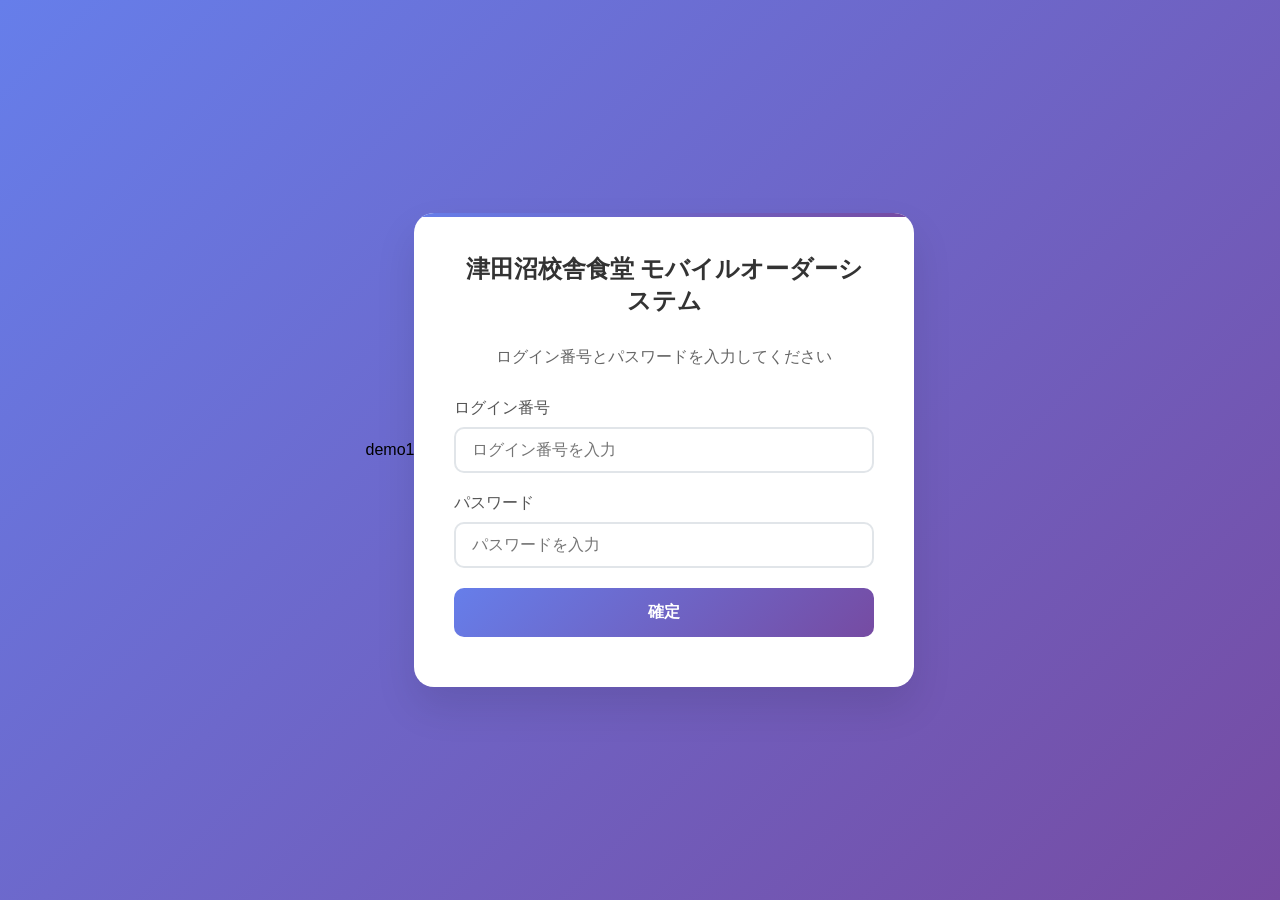
==== commit 30d1f9fd: "fu39qpgheu" ====
--- a/htdocs/index.html
+++ b/htdocs/index.html
@@ -1,553 +1,583 @@
+demo1
+
+
 <!DOCTYPE html>
 <html lang="ja">
-
 <head>
     <meta charset="UTF-8">
     <meta name="viewport" content="width=device-width, initial-scale=1.0">
     <title>津田沼校舎食堂 モバイルオーダーシステム</title>
-    <link rel="stylesheet" href="style.css">
+    <style>
+        * {
+            margin: 0;
+            padding: 0;
+            box-sizing: border-box;
+        }
+        
+        body {
+            font-family: 'Arial', sans-serif;
+            background: linear-gradient(135deg, #667eea 0%, #764ba2 100%);
+            min-height: 100vh;
+            display: flex;
+            justify-content: center;
+            align-items: center;
+        }
+        
+        .container {
+            background: white;
+            border-radius: 20px;
+            box-shadow: 0 20px 40px rgba(0,0,0,0.1);
+            padding: 40px;
+            width: 100%;
+            max-width: 500px;
+            min-height: 400px;
+            position: relative;
+            overflow: hidden;
+        }
+        
+        .container::before {
+            content: '';
+            position: absolute;
+            top: 0;
+            left: 0;
+            right: 0;
+            height: 4px;
+            background: linear-gradient(90deg, #667eea, #764ba2);
+        }
+        
+        .screen {
+            display: none;
+            animation: fadeIn 0.3s ease-in;
+        }
+        
+        .screen.active {
+            display: block;
+        }
+        
+        @keyframes fadeIn {
+            from { opacity: 0; transform: translateY(10px); }
+            to { opacity: 1; transform: translateY(0); }
+        }
+        
+        h1 {
+            color: #333;
+            text-align: center;
+            margin-bottom: 30px;
+            font-size: 24px;
+            font-weight: bold;
+        }
+        
+        h2 {
+            color: #555;
+            text-align: center;
+            margin-bottom: 20px;
+            font-size: 20px;
+        }
+        
+        .form-group {
+            margin-bottom: 20px;
+        }
+        
+        label {
+            display: block;
+            margin-bottom: 8px;
+            color: #555;
+            font-weight: 500;
+        }
+        
+        input[type="text"], input[type="password"], input[type="number"], input[type="date"] {
+            width: 100%;
+            padding: 12px 16px;
+            border: 2px solid #e1e5e9;
+            border-radius: 10px;
+            font-size: 16px;
+            transition: border-color 0.3s ease;
+        }
+        
+        input[type="text"]:focus, input[type="password"]:focus, input[type="number"]:focus, input[type="date"]:focus {
+            outline: none;
+            border-color: #667eea;
+        }
+        
+        .btn {
+            width: 100%;
+            padding: 14px 20px;
+            border: none;
+            border-radius: 10px;
+            font-size: 16px;
+            font-weight: 600;
+            cursor: pointer;
+            transition: all 0.3s ease;
+            margin-bottom: 10px;
+        }
+        
+        .btn-primary {
+            background: linear-gradient(135deg, #667eea 0%, #764ba2 100%);
+            color: white;
+        }
+        
+        .btn-primary:hover {
+            transform: translateY(-2px);
+            box-shadow: 0 10px 20px rgba(102, 126, 234, 0.3);
+        }
+        
+        .btn-secondary {
+            background: #f8f9fa;
+            color: #555;
+            border: 2px solid #e1e5e9;
+        }
+        
+        .btn-secondary:hover {
+            background: #e9ecef;
+            transform: translateY(-1px);
+        }
+        
+        .btn-menu {
+            background: #28a745;
+            color: white;
+            margin: 5px;
+            width: calc(50% - 10px);
+            display: inline-block;
+        }
+        
+        .btn-menu:hover {
+            background: #218838;
+            transform: translateY(-2px);
+        }
+        
+        .btn-menu.selected {
+            background: #17a2b8;
+        }
+        
+        .error {
+            color: #dc3545;
+            background: #f8d7da;
+            border: 1px solid #f5c6cb;
+            padding: 12px;
+            border-radius: 8px;
+            margin-bottom: 20px;
+            text-align: center;
+        }
+        
+        .success {
+            color: #155724;
+            background: #d4edda;
+            border: 1px solid #c3e6cb;
+            padding: 20px;
+            border-radius: 8px;
+            text-align: center;
+            margin-bottom: 20px;
+        }
+        
+        .menu-grid {
+            display: grid;
+            grid-template-columns: 1fr 1fr;
+            gap: 10px;
+            margin-bottom: 20px;
+        }
+        
+        .order-table {
+            width: 100%;
+            border-collapse: collapse;
+            margin-top: 20px;
+        }
+        
+        .order-table th, .order-table td {
+            border: 1px solid #ddd;
+            padding: 12px;
+            text-align: left;
+        }
+        
+        .order-table th {
+            background: #f8f9fa;
+            font-weight: 600;
+        }
+        
+        .order-table .btn {
+            width: auto;
+            padding: 6px 12px;
+            margin: 0;
+            font-size: 14px;
+        }
+        
+        .form-row {
+            display: grid;
+            grid-template-columns: 1fr 1fr;
+            gap: 15px;
+        }
+        
+        .file-upload {
+            border: 2px dashed #e1e5e9;
+            border-radius: 10px;
+            padding: 20px;
+            text-align: center;
+            color: #666;
+            cursor: pointer;
+            transition: border-color 0.3s ease;
+        }
+        
+        .file-upload:hover {
+            border-color: #667eea;
+        }
+        
+        .back-btn {
+            position: absolute;
+            top: 20px;
+            left: 20px;
+            background: none;
+            border: none;
+            color: #667eea;
+            font-size: 18px;
+            cursor: pointer;
+        }
+        
+        .call-number {
+            font-size: 36px;
+            font-weight: bold;
+            color: #667eea;
+            text-align: center;
+            margin: 20px 0;
+        }
+    </style>
 </head>
-
 <body>
     <div class="container">
         <!-- ログイン画面 -->
         <div id="login" class="screen active">
             <h1>津田沼校舎食堂 モバイルオーダーシステム</h1>
             <p style="text-align: center; margin-bottom: 30px; color: #666;">ログイン番号とパスワードを入力してください</p>
-
+            
             <div class="form-group">
                 <label for="loginId">ログイン番号</label>
-                <input type="text" id="loginId" placeholder="ログイン番号を入力" value="student001">
-            </div>
-
+                <input type="text" id="loginId" placeholder="ログイン番号を入力">
+            </div>
+            
             <div class="form-group">
                 <label for="password">パスワード</label>
-                <input type="password" id="password" placeholder="パスワードを入力" value="password">
-            </div>
-
+                <input type="password" id="password" placeholder="パスワードを入力">
+            </div>
+            
             <div id="loginError" class="error" style="display: none;"></div>
-
-            <button class="btn btn-primary" onclick="handleLogin()">ログイン</button>
-
-            <div style="margin-top: 20px; font-size: 12px; color: #666; text-align: center;">
-                <strong>テスト用アカウント:</strong><br>
-                学生: student001 / password<br>
-                管理者: admin / admin123
-            </div>
+            
+            <button class="btn btn-primary" onclick="handleLogin()">確定</button>
         </div>
 
         <!-- TOP画面 -->
         <div id="top" class="screen">
-            <h2>メインメニュー</h2>
-            <div class="user-info">
-                ようこそ、<span id="topUserName"></span>さん
-            </div>
-            <button class="btn btn-primary" onclick="showScreen('purchase')">🍽️ 注文する</button>
-            <button class="btn btn-secondary" onclick="showScreen('admin')" id="adminBtn">⚙️ 管理者画面</button>
-            <button class="btn btn-secondary" onclick="logout()">📤 ログアウト</button>
+            <h2>TOP</h2>
+            <button class="btn btn-primary" onclick="showScreen('purchase')">購入</button>
+            <button class="btn btn-secondary" onclick="showScreen('admin')">管理者</button>
         </div>
 
         <!-- 購入画面 -->
         <div id="purchase" class="screen">
             <button class="back-btn" onclick="showScreen('top')">← 戻る</button>
-            <div class="user-info">
-                ログイン中: <span id="currentUserName"></span>
-            </div>
             <h2>本日のメニュー</h2>
-
+            
             <div id="purchaseError" class="error" style="display: none;"></div>
-
-            <div class="menu-grid" id="menuGrid">
-                <!-- メニューは動的に生成されます -->
-            </div>
-
-            <div id="selectedMenuInfo"
-                style="display: none; text-align: center; margin: 20px 0; padding: 15px; background: #e8f5e8; border-radius: 8px;">
-                <strong>選択中: </strong><span id="selectedMenuName"></span> - <span id="selectedMenuPrice"></span>
-            </div>
-
-            <button class="btn btn-success" onclick="confirmOrder()" id="orderBtn" disabled>注文確定</button>
-        </div>
-
-        <!-- 注文完了画面 -->
-        <div id="orderComplete" class="screen">
+            
+            <div class="menu-grid">
+                <button class="btn btn-menu" onclick="selectMenu('工大ランチ', this)">工大ランチ</button>
+                <button class="btn btn-menu" onclick="selectMenu('カレー', this)">カレー</button>
+                <button class="btn btn-menu" onclick="selectMenu('サンドイッチ', this)">サンドイッチ</button>
+                <button class="btn btn-menu" onclick="selectMenu('そば', this)">そば</button>
+            </div>
+            
+            <button class="btn btn-primary" onclick="confirmOrder()">確定</button>
+        </div>
+
+        <!-- 購入完了画面 -->
+        <div id="purchaseComplete" class="screen">
             <div class="success">
-                <h2>🎉 注文が完了しました！</h2>
-                <p>お呼び出し番号</p>
-                <div class="call-number" id="callNumber">A001</div>
-                <p>番号が呼ばれるまでお待ちください</p>
-            </div>
-            <button class="btn btn-primary" onclick="showScreen('top')">メインメニューに戻る</button>
+                <h2>購入完了</h2>
+                <p>ご購入ありがとうございます！</p>
+                <div class="call-number" id="callNumber">1234</div>
+            </div>
+            <button class="btn btn-primary" onclick="showScreen('top')">TOPに戻る</button>
         </div>
 
         <!-- 管理者画面 -->
         <div id="admin" class="screen">
             <button class="back-btn" onclick="showScreen('top')">← 戻る</button>
             <h2>管理者画面</h2>
-
-            <div class="admin-stats">
-                <div class="stat-card">
-                    <div class="stat-number" id="totalOrders">0</div>
-                    <div class="stat-label">本日の注文数</div>
-                </div>
-                <div class="stat-card">
-                    <div class="stat-number" id="totalRevenue">¥0</div>
-                    <div class="stat-label">本日の売上</div>
-                </div>
-            </div>
-
-            <div style="display: grid; grid-template-columns: 1fr 1fr; gap: 10px; margin: 20px 0;">
-                <button class="btn btn-primary" onclick="showScreen('menuManagement')">📝 メニュー編集</button>
-                <button class="btn btn-secondary" onclick="showOrderHistory()">📊 注文履歴</button>
-            </div>
-
-            <div id="orderHistorySection" style="display: none;">
-                <h3 style="margin: 20px 0 10px 0; color: #555;">注文履歴</h3>
-                <table class="order-table" id="orderHistoryTable">
-                    <thead>
-                        <tr>
-                            <th>番号</th>
-                            <th>商品</th>
-                            <th>金額</th>
-                            <th>時刻</th>
-                            <th>状態</th>
-                        </tr>
-                    </thead>
-                    <tbody id="orderHistoryBody">
-                        <tr>
-                            <td colspan="5" style="text-align: center; color: #666;">注文履歴がありません</td>
-                        </tr>
-                    </tbody>
-                </table>
-
-                <button class="btn btn-danger" onclick="clearAllOrders()" style="margin-top: 20px;">すべての注文をクリア</button>
-            </div>
-        </div>
-
-        <!-- メニュー管理画面 -->
-        <div id="menuManagement" class="screen">
+            <button class="btn btn-primary" onclick="showScreen('menuEdit')">メニューの編集</button>
+            <button class="btn btn-secondary" onclick="showScreen('orderCheck')">注文内容</button>
+        </div>
+
+        <!-- メニュー編集画面 -->
+        <div id="menuEdit" class="screen">
             <button class="back-btn" onclick="showScreen('admin')">← 戻る</button>
-            <h2>メニュー管理</h2>
-
-            <div id="menuError" class="error" style="display: none;"></div>
-            <div id="menuSuccess" class="success" style="display: none;"></div>
-
-            <!-- 新しいメニュー追加 -->
-            <div style="background: #f8f9fa; padding: 20px; border-radius: 10px; margin-bottom: 20px;">
-                <h3 style="margin: 0 0 15px 0; color: #555;">新しいメニューを追加</h3>
+            <h2>メニューの編集</h2>
+            
+            <div id="menuEditError" class="error" style="display: none;"></div>
+            
+            <div class="form-group">
+                <label for="menuName">商品名：</label>
+                <input type="text" id="menuName" placeholder="商品名を入力">
+            </div>
+            
+            <div class="form-row">
                 <div class="form-group">
-                    <label for="newMenuName">メニュー名</label>
-                    <input type="text" id="newMenuName" placeholder="例：工大スペシャル">
+                    <label for="menuPrice">値段：</label>
+                    <input type="number" id="menuPrice" placeholder="値段を入力">
                 </div>
                 <div class="form-group">
-                    <label for="newMenuPrice">価格（円）</label>
-                    <input type="number" id="newMenuPrice" placeholder="例：500" min="0">
+                    <label for="menuQuantity">販売個数：</label>
+                    <input type="number" id="menuQuantity" placeholder="販売個数を入力">
                 </div>
-                <button class="btn btn-success" onclick="addNewMenu()">➕ メニューを追加</button>
-            </div>
-
-            <!-- 既存メニュー一覧 -->
-            <h3 style="margin: 20px 0 15px 0; color: #555;">現在のメニュー</h3>
-            <div id="menuList"></div>
-        </div>
-
-        <!-- メニュー編集モーダル -->
-        <div id="editMenuModal"
-            style="display: none; position: fixed; top: 0; left: 0; width: 100%; height: 100%; background: rgba(0,0,0,0.5); z-index: 1000;">
-            <div
-                style="position: absolute; top: 50%; left: 50%; transform: translate(-50%, -50%); background: white; padding: 30px; border-radius: 15px; width: 90%; max-width: 400px;">
-                <h3 style="margin: 0 0 20px 0; color: #555;">メニューを編集</h3>
-                <div class="form-group">
-                    <label for="editMenuName">メニュー名</label>
-                    <input type="text" id="editMenuName">
+            </div>
+            
+            <div class="form-group">
+                <label for="menuDate">掲載期日：</label>
+                <input type="date" id="menuDate">
+            </div>
+            
+            <div class="form-group">
+                <label>写真：</label>
+                <div class="file-upload" onclick="document.getElementById('menuPhoto').click()">
+                    <span id="photoStatus">写真を選択してください</span>
+                    <input type="file" id="menuPhoto" style="display: none;" accept="image/*" onchange="updatePhotoStatus()">
                 </div>
-                <div class="form-group">
-                    <label for="editMenuPrice">価格（円）</label>
-                    <input type="number" id="editMenuPrice" min="0">
-                </div>
-                <div style="display: grid; grid-template-columns: 1fr 1fr; gap: 10px; margin-top: 20px;">
-                    <button class="btn btn-primary" onclick="saveMenuEdit()">💾 保存</button>
-                    <button class="btn btn-secondary" onclick="closeEditModal()">❌ キャンセル</button>
-                </div>
-            </div>
+            </div>
+            
+            <button class="btn btn-primary" onclick="registerMenu()">登録</button>
+        </div>
+
+        <!-- メニュー編集完了画面 -->
+        <div id="menuEditComplete" class="screen">
+            <div class="success">
+                <h2>完了</h2>
+                <p>正常に商品は登録されました！</p>
+            </div>
+            <button class="btn btn-primary" onclick="showScreen('admin')">管理者画面に戻る</button>
+        </div>
+
+        <!-- 注文内容確認画面 -->
+        <div id="orderCheck" class="screen">
+            <button class="back-btn" onclick="showScreen('admin')">← 戻る</button>
+            <h2>注文内容</h2>
+            
+            <table class="order-table">
+                <thead>
+                    <tr>
+                        <th>メニュー</th>
+                        <th>番号</th>
+                        <th>受け取り確認</th>
+                    </tr>
+                </thead>
+                <tbody id="orderList">
+                    <tr>
+                        <td>工大ランチ</td>
+                        <td>1234</td>
+                        <td><button class="btn btn-primary">OK</button></td>
+                    </tr>
+                    <tr>
+                        <td>そば</td>
+                        <td>1111</td>
+                        <td><button class="btn btn-primary">OK</button></td>
+                    </tr>
+                    <tr>
+                        <td>カレー</td>
+                        <td>1243</td>
+                        <td><button class="btn btn-primary">OK</button></td>
+                    </tr>
+                </tbody>
+            </table>
         </div>
     </div>
 
     <script>
         // グローバル変数
-        let currentUser = null;
-        let selectedMenu = null;
-        let orderHistory = [];
-        let orderCounter = 1;
-        let editingMenuId = null;
-
-        // メニューデータベース
-        let menuDatabase = [
-            { id: 1, name: '工大ランチ', price: 450 },
-            { id: 2, name: 'カレー', price: 350 },
-            { id: 3, name: 'サンドイッチ', price: 280 },
-            { id: 4, name: 'そば', price: 380 }
+        let selectedMenu = '';
+        let currentUser = '';
+        let orders = [
+            { menu: '工大ランチ', number: '1234', completed: false },
+            { menu: 'そば', number: '1111', completed: false },
+            { menu: 'カレー', number: '1243', completed: false }
         ];
-        let menuIdCounter = 5;
-
-        // ユーザーデータベース（実際のシステムでは外部データベースを使用）
+
+        // ユーザーデータベース（実際の実装では外部データベースを使用）
         const users = {
-            'student001': { password: 'password', name: '田中太郎', role: 'student' },
-            'student002': { password: 'pass123', name: '佐藤花子', role: 'student' },
-            'admin': { password: 'admin123', name: '管理者', role: 'admin' }
+            'student': { password: 'pass123', role: 'student' },
+            'admin': { password: 'admin123', role: 'admin' },
+            '12345': { password: 'student', role: 'student' }
         };
 
-        // 画面遷移関数
+        // 画面表示制御
         function showScreen(screenId) {
-            // すべての画面を非表示
             const screens = document.querySelectorAll('.screen');
             screens.forEach(screen => screen.classList.remove('active'));
-
-            // 指定された画面を表示
             document.getElementById(screenId).classList.add('active');
-
-            // 管理者画面の場合、統計を更新
-            if (screenId === 'admin') {
-                updateAdminStats();
-            }
-
-            // 購入画面の場合、メニューを更新
-            if (screenId === 'purchase') {
-                renderMenuGrid();
-            }
-
-            // メニュー管理画面の場合、メニューリストを更新
-            if (screenId === 'menuManagement') {
-                renderMenuManagement();
-            }
+            
+            // エラーメッセージをクリア
+            clearErrors();
+        }
+
+        // エラーメッセージクリア
+        function clearErrors() {
+            const errorElements = document.querySelectorAll('.error');
+            errorElements.forEach(el => el.style.display = 'none');
         }
 
         // ログイン処理
         function handleLogin() {
             const loginId = document.getElementById('loginId').value.trim();
-            const password = document.getElementById('password').value;
+            const password = document.getElementById('password').value.trim();
             const errorDiv = document.getElementById('loginError');
 
-            if (!loginId || !password) {
-                showError('loginError', 'ログイン番号とパスワードを入力してください');
+            // 入力チェック
+            if (!loginId) {
+                showError('loginError', 'ログイン番号が入力されていません');
                 return;
             }
-
+            
+            if (!password) {
+                showError('loginError', 'パスワードが入力されていません');
+                return;
+            }
+
+            // 認証処理
             if (users[loginId] && users[loginId].password === password) {
-                currentUser = {
-                    id: loginId,
-                    name: users[loginId].name,
-                    role: users[loginId].role
-                };
-
-                // ユーザー名を各画面に設定
-                document.getElementById('currentUserName').textContent = currentUser.name;
-                document.getElementById('topUserName').textContent = currentUser.name;
-
-                // 管理者でない場合は管理者ボタンを非表示
-                const adminBtn = document.getElementById('adminBtn');
-                if (currentUser.role !== 'admin') {
-                    adminBtn.style.display = 'none';
-                } else {
-                    adminBtn.style.display = 'block';
-                }
-
-                hideError('loginError');
+                currentUser = loginId;
                 showScreen('top');
+                // 入力フィールドをクリア
+                document.getElementById('loginId').value = '';
+                document.getElementById('password').value = '';
             } else {
-                showError('loginError', 'ログイン番号またはパスワードが間違っています');
-            }
-        }
-
-        // ログアウト処理
-        function logout() {
-            currentUser = null;
-            selectedMenu = null;
-            document.getElementById('loginId').value = '';
-            document.getElementById('password').value = '';
-            hideError('loginError');
-            showScreen('login');
-        }
-
-        // メニューグリッド描画
-        function renderMenuGrid() {
-            const menuGrid = document.getElementById('menuGrid');
-            menuGrid.innerHTML = menuDatabase.map(menu => `
-                <div class="menu-item" onclick="selectMenu('${menu.name}', ${menu.price}, this)">
-                    <div class="menu-name">${menu.name}</div>
-                    <div class="menu-price">¥${menu.price}</div>
-                </div>
-            `).join('');
-        }
-
-        // メニュー選択処理
-        function selectMenu(name, price, element) {
-            // 以前の選択をクリア
-            const menuItems = document.querySelectorAll('.menu-item');
-            menuItems.forEach(item => item.classList.remove('selected'));
-
-            // 新しい選択を設定
-            element.classList.add('selected');
-            selectedMenu = { name, price };
-
-            // 選択されたメニュー情報を表示
-            document.getElementById('selectedMenuName').textContent = name;
-            document.getElementById('selectedMenuPrice').textContent = `¥${price}`;
-            document.getElementById('selectedMenuInfo').style.display = 'block';
-
-            // 注文ボタンを有効化
-            document.getElementById('orderBtn').disabled = false;
-
-            hideError('purchaseError');
-        }
-
-        // メニュー管理画面描画
-        function renderMenuManagement() {
-            const menuList = document.getElementById('menuList');
-            if (menuDatabase.length === 0) {
-                menuList.innerHTML = '<p style="text-align: center; color: #666; padding: 20px;">メニューがありません</p>';
-                return;
-            }
-
-            menuList.innerHTML = menuDatabase.map(menu => `
-                <div class="menu-management-item">
-                    <div class="menu-info">
-                        <div class="menu-name">${menu.name}</div>
-                        <div class="menu-price">¥${menu.price}</div>
-                    </div>
-                    <div class="menu-actions">
-                        <button class="btn btn-edit" onclick="editMenu(${menu.id})">✏️ 編集</button>
-                        <button class="btn btn-delete" onclick="deleteMenu(${menu.id}, '${menu.name}')">🗑️ 削除</button>
-                    </div>
-                </div>
-            `).join('');
-        }
-
-        // 新しいメニュー追加
-        function addNewMenu() {
-            const name = document.getElementById('newMenuName').value.trim();
-            const price = parseInt(document.getElementById('newMenuPrice').value);
-
-            if (!name) {
-                showError('menuError', 'メニュー名を入力してください');
-                return;
-            }
-
-            if (!price || price <= 0) {
-                showError('menuError', '正しい価格を入力してください');
-                return;
-            }
-
-            // 同名メニューチェック
-            if (menuDatabase.some(menu => menu.name === name)) {
-                showError('menuError', '同じ名前のメニューが既に存在します');
-                return;
-            }
-
-            // メニュー追加
-            menuDatabase.push({
-                id: menuIdCounter++,
-                name: name,
-                price: price
-            });
-
-            // フォームリセット
-            document.getElementById('newMenuName').value = '';
-            document.getElementById('newMenuPrice').value = '';
-
-            // 成功メッセージ
-            showSuccess('menuSuccess', `「${name}」を追加しました`);
-
-            // リスト更新
-            renderMenuManagement();
-            hideError('menuError');
-        }
-
-        // メニュー編集
-        function editMenu(menuId) {
-            const menu = menuDatabase.find(m => m.id === menuId);
-            if (!menu) return;
-
-            editingMenuId = menuId;
-            document.getElementById('editMenuName').value = menu.name;
-            document.getElementById('editMenuPrice').value = menu.price;
-            document.getElementById('editMenuModal').style.display = 'block';
-        }
-
-        // メニュー編集保存
-        function saveMenuEdit() {
-            const name = document.getElementById('editMenuName').value.trim();
-            const price = parseInt(document.getElementById('editMenuPrice').value);
-
-            if (!name) {
-                alert('メニュー名を入力してください');
-                return;
-            }
-
-            if (!price || price <= 0) {
-                alert('正しい価格を入力してください');
-                return;
-            }
-
-            // 同名メニューチェック（自分以外）
-            if (menuDatabase.some(menu => menu.name === name && menu.id !== editingMenuId)) {
-                alert('同じ名前のメニューが既に存在します');
-                return;
-            }
-
-            // メニュー更新
-            const menuIndex = menuDatabase.findIndex(m => m.id === editingMenuId);
-            if (menuIndex !== -1) {
-                menuDatabase[menuIndex].name = name;
-                menuDatabase[menuIndex].price = price;
-            }
-
-            closeEditModal();
-            showSuccess('menuSuccess', `「${name}」を更新しました`);
-            renderMenuManagement();
-        }
-
-        // 編集モーダルを閉じる
-        function closeEditModal() {
-            document.getElementById('editMenuModal').style.display = 'none';
-            editingMenuId = null;
-        }
-
-        // メニュー削除
-        function deleteMenu(menuId, menuName) {
-            if (!confirm(`「${menuName}」を削除しますか？`)) {
-                return;
-            }
-
-            menuDatabase = menuDatabase.filter(menu => menu.id !== menuId);
-            showSuccess('menuSuccess', `「${menuName}」を削除しました`);
-            renderMenuManagement();
-        }
-
-        // 注文履歴表示切り替え
-        function showOrderHistory() {
-            const section = document.getElementById('orderHistorySection');
-            section.style.display = section.style.display === 'none' ? 'block' : 'none';
-        }
-
-        // 注文確定処理
-        function confirmOrder() {
-            if (!selectedMenu) {
-                showError('purchaseError', 'メニューを選択してください');
-                return;
-            }
-
-            // 注文番号を生成
-            const callNumber = `A${String(orderCounter).padStart(3, '0')}`;
-
-            // 注文を履歴に追加
-            const order = {
-                id: orderCounter,
-                callNumber: callNumber,
-                menu: selectedMenu.name,
-                price: selectedMenu.price,
-                user: currentUser.name,
-                time: new Date().toLocaleTimeString('ja-JP'),
-                status: '調理中'
-            };
-
-            orderHistory.unshift(order);
-            orderCounter++;
-
-            // 呼び出し番号を表示
-            document.getElementById('callNumber').textContent = callNumber;
-
-            // 選択をリセット
-            const menuItems = document.querySelectorAll('.menu-item');
-            menuItems.forEach(item => item.classList.remove('selected'));
-            selectedMenu = null;
-            document.getElementById('selectedMenuInfo').style.display = 'none';
-            document.getElementById('orderBtn').disabled = true;
-
-            showScreen('orderComplete');
-        }
-
-        // 管理者統計更新
-        function updateAdminStats() {
-            const totalOrders = orderHistory.length;
-            const totalRevenue = orderHistory.reduce((sum, order) => sum + order.price, 0);
-
-            document.getElementById('totalOrders').textContent = totalOrders;
-            document.getElementById('totalRevenue').textContent = `¥${totalRevenue.toLocaleString()}`;
-
-            // 注文履歴テーブル更新
-            const tbody = document.getElementById('orderHistoryBody');
-            if (orderHistory.length === 0) {
-                tbody.innerHTML = '<tr><td colspan="5" style="text-align: center; color: #666;">注文履歴がありません</td></tr>';
-            } else {
-                tbody.innerHTML = orderHistory.map(order => `
-                    <tr>
-                        <td>${order.callNumber}</td>
-                        <td>${order.menu}</td>
-                        <td>¥${order.price}</td>
-                        <td>${order.time}</td>
-                        <td>
-                            <span style="color: ${order.status === '調理中' ? '#ffc107' : '#28a745'}">
-                                ${order.status}
-                            </span>
-                        </td>
-                    </tr>
-                `).join('');
-            }
-        }
-
-        // 全注文クリア
-        function clearAllOrders() {
-            if (confirm('すべての注文履歴を削除しますか？')) {
-                orderHistory = [];
-                orderCounter = 1;
-                updateAdminStats();
-            }
-        }
-
-        // エラー表示・非表示ヘルパー関数
+                showError('loginError', 'ログイン番号、パスワードが一致するものがございません');
+            }
+        }
+
+        // エラー表示
         function showError(elementId, message) {
             const errorDiv = document.getElementById(elementId);
             errorDiv.textContent = message;
             errorDiv.style.display = 'block';
         }
 
-        function hideError(elementId) {
-            const errorDiv = document.getElementById(elementId);
-            errorDiv.style.display = 'none';
-        }
-
-        function showSuccess(elementId, message) {
-            const successDiv = document.getElementById(elementId);
-            successDiv.textContent = message;
-            successDiv.style.display = 'block';
-        }
-
-        function hideSuccess(elementId) {
-            const successDiv = document.getElementById(elementId);
-            successDiv.style.display = 'none';
-        }
-
-        // Enterキーでログイン
-        document.addEventListener('DOMContentLoaded', function () {
-            const passwordInput = document.getElementById('password');
-            passwordInput.addEventListener('keypress', function (e) {
-                if (e.key === 'Enter') {
-                    handleLogin();
+        // メニュー選択
+        function selectMenu(menuName, button) {
+            // 他のメニューボタンの選択状態を解除
+            const menuButtons = document.querySelectorAll('.btn-menu');
+            menuButtons.forEach(btn => btn.classList.remove('selected'));
+            
+            // 選択されたボタンをハイライト
+            button.classList.add('selected');
+            selectedMenu = menuName;
+            
+            // エラーメッセージを非表示
+            document.getElementById('purchaseError').style.display = 'none';
+        }
+
+        // 注文確定
+        function confirmOrder() {
+            if (!selectedMenu) {
+                showError('purchaseError', 'エラー：メニューを選んで下さい');
+                return;
+            }
+
+            // 呼び出し番号生成（1000-9999のランダム）
+            const callNumber = Math.floor(Math.random() * 9000) + 1000;
+            document.getElementById('callNumber').textContent = callNumber;
+            
+            // 注文をリストに追加
+            orders.push({
+                menu: selectedMenu,
+                number: callNumber.toString(),
+                completed: false
+            });
+            
+            // 選択状態をリセット
+            selectedMenu = '';
+            const menuButtons = document.querySelectorAll('.btn-menu');
+            menuButtons.forEach(btn => btn.classList.remove('selected'));
+            
+            showScreen('purchaseComplete');
+            updateOrderList();
+        }
+
+        // 写真選択状態更新
+        function updatePhotoStatus() {
+            const fileInput = document.getElementById('menuPhoto');
+            const statusSpan = document.getElementById('photoStatus');
+            
+            if (fileInput.files.length > 0) {
+                statusSpan.textContent = `選択済み: ${fileInput.files[0].name}`;
+                statusSpan.style.color = '#28a745';
+            } else {
+                statusSpan.textContent = '写真を選択してください';
+                statusSpan.style.color = '#666';
+            }
+        }
+
+        // メニュー登録
+        function registerMenu() {
+            const menuName = document.getElementById('menuName').value.trim();
+            const menuPrice = document.getElementById('menuPrice').value.trim();
+            const menuQuantity = document.getElementById('menuQuantity').value.trim();
+            const menuDate = document.getElementById('menuDate').value;
+            const menuPhoto = document.getElementById('menuPhoto').files.length > 0;
+
+            let errors = [];
+
+            if (!menuName) errors.push('商品名が編集されていません。');
+            if (!menuPrice) errors.push('値段が編集されていません。');
+            if (!menuQuantity) errors.push('販売個数が編集されていません。');
+            if (!menuDate) errors.push('掲載期日が編集されていません。');
+            if (!menuPhoto) errors.push('写真が追加されていません。');
+
+            if (errors.length > 0) {
+                showError('menuEditError', 'エラー：もう一度確認して下さい！\n' + errors.join('\n'));
+                return;
+            }
+
+            // 入力フィールドをクリア
+            document.getElementById('menuName').value = '';
+            document.getElementById('menuPrice').value = '';
+            document.getElementById('menuQuantity').value = '';
+            document.getElementById('menuDate').value = '';
+            document.getElementById('menuPhoto').value = '';
+            document.getElementById('photoStatus').textContent = '写真を選択してください';
+            document.getElementById('photoStatus').style.color = '#666';
+
+            showScreen('menuEditComplete');
+        }
+
+        // 注文リスト更新
+        function updateOrderList() {
+            const orderList = document.getElementById('orderList');
+            orderList.innerHTML = '';
+
+            orders.forEach((order, index) => {
+                if (!order.completed) {
+                    const row = document.createElement('tr');
+                    row.innerHTML = `
+                        <td>${order.menu}</td>
+                        <td>${order.number}</td>
+                        <td><button class="btn btn-primary" onclick="completeOrder(${index})">OK</button></td>
+                    `;
+                    orderList.appendChild(row);
                 }
             });
-
-            // 初期メニュー表示
-            renderMenuGrid();
-
-            // モーダル外クリックで閉じる
-            document.getElementById('editMenuModal').addEventListener('click', function (e) {
-                if (e.target === this) {
-                    closeEditModal();
-                }
-            });
+        }
+
+        // 注文完了処理
+        function completeOrder(index) {
+            orders[index].completed = true;
+            updateOrderList();
+        }
+
+        // Enterキーでログイン
+        document.addEventListener('keypress', function(event) {
+            if (event.key === 'Enter' && document.getElementById('login').classList.contains('active')) {
+                handleLogin();
+            }
+        });
+
+        // 初期表示時に注文リストを更新
+        document.addEventListener('DOMContentLoaded', function() {
+            updateOrderList();
         });
     </script>
 </body>
-
-</html>+</html>
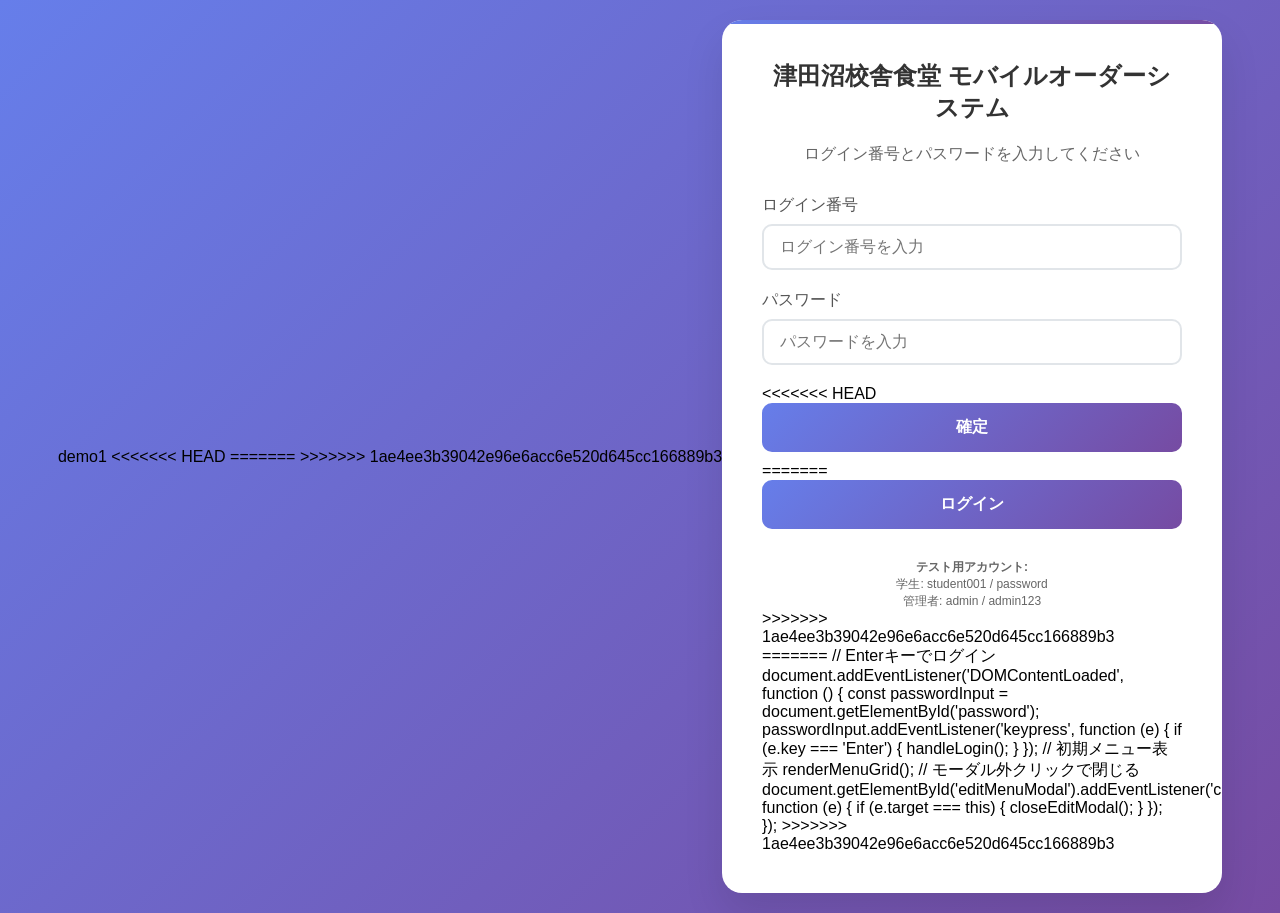
==== commit 78c3ee22: "Merge branch 'main' of https://github.com/yabukilab/matsuda-b" ====
--- a/htdocs/index.html
+++ b/htdocs/index.html
@@ -3,10 +3,12 @@
 
 <!DOCTYPE html>
 <html lang="ja">
+
 <head>
     <meta charset="UTF-8">
     <meta name="viewport" content="width=device-width, initial-scale=1.0">
     <title>津田沼校舎食堂 モバイルオーダーシステム</title>
+<<<<<<< HEAD
     <style>
         * {
             margin: 0;
@@ -239,42 +241,68 @@
             margin: 20px 0;
         }
     </style>
+=======
+    <link rel="stylesheet" href="style.css">
+>>>>>>> 1ae4ee3b39042e96e6acc6e520d645cc166889b3
 </head>
+
 <body>
     <div class="container">
         <!-- ログイン画面 -->
         <div id="login" class="screen active">
             <h1>津田沼校舎食堂 モバイルオーダーシステム</h1>
             <p style="text-align: center; margin-bottom: 30px; color: #666;">ログイン番号とパスワードを入力してください</p>
-            
+
             <div class="form-group">
                 <label for="loginId">ログイン番号</label>
                 <input type="text" id="loginId" placeholder="ログイン番号を入力">
             </div>
-            
+
             <div class="form-group">
                 <label for="password">パスワード</label>
                 <input type="password" id="password" placeholder="パスワードを入力">
             </div>
-            
+
             <div id="loginError" class="error" style="display: none;"></div>
+<<<<<<< HEAD
             
             <button class="btn btn-primary" onclick="handleLogin()">確定</button>
+=======
+
+            <button class="btn btn-primary" onclick="handleLogin()">ログイン</button>
+
+            <div style="margin-top: 20px; font-size: 12px; color: #666; text-align: center;">
+                <strong>テスト用アカウント:</strong><br>
+                学生: student001 / password<br>
+                管理者: admin / admin123
+            </div>
+>>>>>>> 1ae4ee3b39042e96e6acc6e520d645cc166889b3
         </div>
 
         <!-- TOP画面 -->
         <div id="top" class="screen">
+<<<<<<< HEAD
             <h2>TOP</h2>
             <button class="btn btn-primary" onclick="showScreen('purchase')">購入</button>
             <button class="btn btn-secondary" onclick="showScreen('admin')">管理者</button>
+=======
+            <h2>メインメニュー</h2>
+            <div class="user-info">
+                ようこそ、<span id="topUserName"></span>さん
+            </div>
+            <button class="btn btn-primary" onclick="showScreen('purchase')">🍽️ 注文する</button>
+            <button class="btn btn-secondary" onclick="showScreen('admin')" id="adminBtn">⚙️ 管理者画面</button>
+            <button class="btn btn-secondary" onclick="logout()">📤 ログアウト</button>
+>>>>>>> 1ae4ee3b39042e96e6acc6e520d645cc166889b3
         </div>
 
         <!-- 購入画面 -->
         <div id="purchase" class="screen">
             <button class="back-btn" onclick="showScreen('top')">← 戻る</button>
             <h2>本日のメニュー</h2>
-            
+
             <div id="purchaseError" class="error" style="display: none;"></div>
+<<<<<<< HEAD
             
             <div class="menu-grid">
                 <button class="btn btn-menu" onclick="selectMenu('工大ランチ', this)">工大ランチ</button>
@@ -284,14 +312,34 @@
             </div>
             
             <button class="btn btn-primary" onclick="confirmOrder()">確定</button>
+=======
+
+            <div class="menu-grid" id="menuGrid">
+                <!-- メニューは動的に生成されます -->
+            </div>
+
+            <div id="selectedMenuInfo"
+                style="display: none; text-align: center; margin: 20px 0; padding: 15px; background: #e8f5e8; border-radius: 8px;">
+                <strong>選択中: </strong><span id="selectedMenuName"></span> - <span id="selectedMenuPrice"></span>
+            </div>
+
+            <button class="btn btn-success" onclick="confirmOrder()" id="orderBtn" disabled>注文確定</button>
+>>>>>>> 1ae4ee3b39042e96e6acc6e520d645cc166889b3
         </div>
 
         <!-- 購入完了画面 -->
         <div id="purchaseComplete" class="screen">
             <div class="success">
+<<<<<<< HEAD
                 <h2>購入完了</h2>
                 <p>ご購入ありがとうございます！</p>
                 <div class="call-number" id="callNumber">1234</div>
+=======
+                <h2>🎉 注文が完了しました！</h2>
+                <p>お呼び出し番号</p>
+                <div class="call-number" id="callNumber">A001</div>
+                <p>番号が呼ばれるまでお待ちください</p>
+>>>>>>> 1ae4ee3b39042e96e6acc6e520d645cc166889b3
             </div>
             <button class="btn btn-primary" onclick="showScreen('top')">TOPに戻る</button>
         </div>
@@ -300,13 +348,55 @@
         <div id="admin" class="screen">
             <button class="back-btn" onclick="showScreen('top')">← 戻る</button>
             <h2>管理者画面</h2>
+<<<<<<< HEAD
             <button class="btn btn-primary" onclick="showScreen('menuEdit')">メニューの編集</button>
             <button class="btn btn-secondary" onclick="showScreen('orderCheck')">注文内容</button>
+=======
+
+            <div class="admin-stats">
+                <div class="stat-card">
+                    <div class="stat-number" id="totalOrders">0</div>
+                    <div class="stat-label">本日の注文数</div>
+                </div>
+                <div class="stat-card">
+                    <div class="stat-number" id="totalRevenue">¥0</div>
+                    <div class="stat-label">本日の売上</div>
+                </div>
+            </div>
+
+            <div style="display: grid; grid-template-columns: 1fr 1fr; gap: 10px; margin: 20px 0;">
+                <button class="btn btn-primary" onclick="showScreen('menuManagement')">📝 メニュー編集</button>
+                <button class="btn btn-secondary" onclick="showOrderHistory()">📊 注文履歴</button>
+            </div>
+
+            <div id="orderHistorySection" style="display: none;">
+                <h3 style="margin: 20px 0 10px 0; color: #555;">注文履歴</h3>
+                <table class="order-table" id="orderHistoryTable">
+                    <thead>
+                        <tr>
+                            <th>番号</th>
+                            <th>商品</th>
+                            <th>金額</th>
+                            <th>時刻</th>
+                            <th>状態</th>
+                        </tr>
+                    </thead>
+                    <tbody id="orderHistoryBody">
+                        <tr>
+                            <td colspan="5" style="text-align: center; color: #666;">注文履歴がありません</td>
+                        </tr>
+                    </tbody>
+                </table>
+
+                <button class="btn btn-danger" onclick="clearAllOrders()" style="margin-top: 20px;">すべての注文をクリア</button>
+            </div>
+>>>>>>> 1ae4ee3b39042e96e6acc6e520d645cc166889b3
         </div>
 
         <!-- メニュー編集画面 -->
         <div id="menuEdit" class="screen">
             <button class="back-btn" onclick="showScreen('admin')">← 戻る</button>
+<<<<<<< HEAD
             <h2>メニューの編集</h2>
             
             <div id="menuEditError" class="error" style="display: none;"></div>
@@ -348,6 +438,50 @@
             <div class="success">
                 <h2>完了</h2>
                 <p>正常に商品は登録されました！</p>
+=======
+            <h2>メニュー管理</h2>
+
+            <div id="menuError" class="error" style="display: none;"></div>
+            <div id="menuSuccess" class="success" style="display: none;"></div>
+
+            <!-- 新しいメニュー追加 -->
+            <div style="background: #f8f9fa; padding: 20px; border-radius: 10px; margin-bottom: 20px;">
+                <h3 style="margin: 0 0 15px 0; color: #555;">新しいメニューを追加</h3>
+                <div class="form-group">
+                    <label for="newMenuName">メニュー名</label>
+                    <input type="text" id="newMenuName" placeholder="例：工大スペシャル">
+                </div>
+                <div class="form-group">
+                    <label for="newMenuPrice">価格（円）</label>
+                    <input type="number" id="newMenuPrice" placeholder="例：500" min="0">
+                </div>
+                <button class="btn btn-success" onclick="addNewMenu()">➕ メニューを追加</button>
+            </div>
+
+            <!-- 既存メニュー一覧 -->
+            <h3 style="margin: 20px 0 15px 0; color: #555;">現在のメニュー</h3>
+            <div id="menuList"></div>
+        </div>
+
+        <!-- メニュー編集モーダル -->
+        <div id="editMenuModal"
+            style="display: none; position: fixed; top: 0; left: 0; width: 100%; height: 100%; background: rgba(0,0,0,0.5); z-index: 1000;">
+            <div
+                style="position: absolute; top: 50%; left: 50%; transform: translate(-50%, -50%); background: white; padding: 30px; border-radius: 15px; width: 90%; max-width: 400px;">
+                <h3 style="margin: 0 0 20px 0; color: #555;">メニューを編集</h3>
+                <div class="form-group">
+                    <label for="editMenuName">メニュー名</label>
+                    <input type="text" id="editMenuName">
+                </div>
+                <div class="form-group">
+                    <label for="editMenuPrice">価格（円）</label>
+                    <input type="number" id="editMenuPrice" min="0">
+                </div>
+                <div style="display: grid; grid-template-columns: 1fr 1fr; gap: 10px; margin-top: 20px;">
+                    <button class="btn btn-primary" onclick="saveMenuEdit()">💾 保存</button>
+                    <button class="btn btn-secondary" onclick="closeEditModal()">❌ キャンセル</button>
+                </div>
+>>>>>>> 1ae4ee3b39042e96e6acc6e520d645cc166889b3
             </div>
             <button class="btn btn-primary" onclick="showScreen('admin')">管理者画面に戻る</button>
         </div>
@@ -388,12 +522,27 @@
 
     <script>
         // グローバル変数
+<<<<<<< HEAD
         let selectedMenu = '';
         let currentUser = '';
         let orders = [
             { menu: '工大ランチ', number: '1234', completed: false },
             { menu: 'そば', number: '1111', completed: false },
             { menu: 'カレー', number: '1243', completed: false }
+=======
+        let currentUser = null;
+        let selectedMenu = null;
+        let orderHistory = [];
+        let orderCounter = 1;
+        let editingMenuId = null;
+
+        // メニューデータベース
+        let menuDatabase = [
+            { id: 1, name: '工大ランチ', price: 450 },
+            { id: 2, name: 'カレー', price: 350 },
+            { id: 3, name: 'サンドイッチ', price: 280 },
+            { id: 4, name: 'そば', price: 380 }
+>>>>>>> 1ae4ee3b39042e96e6acc6e520d645cc166889b3
         ];
 
         // ユーザーデータベース（実際の実装では外部データベースを使用）
@@ -407,6 +556,7 @@
         function showScreen(screenId) {
             const screens = document.querySelectorAll('.screen');
             screens.forEach(screen => screen.classList.remove('active'));
+<<<<<<< HEAD
             document.getElementById(screenId).classList.add('active');
             
             // エラーメッセージをクリア
@@ -417,12 +567,36 @@
         function clearErrors() {
             const errorElements = document.querySelectorAll('.error');
             errorElements.forEach(el => el.style.display = 'none');
+=======
+
+            // 指定された画面を表示
+            document.getElementById(screenId).classList.add('active');
+
+            // 管理者画面の場合、統計を更新
+            if (screenId === 'admin') {
+                updateAdminStats();
+            }
+
+            // 購入画面の場合、メニューを更新
+            if (screenId === 'purchase') {
+                renderMenuGrid();
+            }
+
+            // メニュー管理画面の場合、メニューリストを更新
+            if (screenId === 'menuManagement') {
+                renderMenuManagement();
+            }
+>>>>>>> 1ae4ee3b39042e96e6acc6e520d645cc166889b3
         }
 
         // ログイン処理
         function handleLogin() {
             const loginId = document.getElementById('loginId').value.trim();
+<<<<<<< HEAD
             const password = document.getElementById('password').value.trim();
+=======
+            const password = document.getElementById('password').value;
+>>>>>>> 1ae4ee3b39042e96e6acc6e520d645cc166889b3
             const errorDiv = document.getElementById('loginError');
 
             // 入力チェック
@@ -438,7 +612,29 @@
 
             // 認証処理
             if (users[loginId] && users[loginId].password === password) {
+<<<<<<< HEAD
                 currentUser = loginId;
+=======
+                currentUser = {
+                    id: loginId,
+                    name: users[loginId].name,
+                    role: users[loginId].role
+                };
+
+                // ユーザー名を各画面に設定
+                document.getElementById('currentUserName').textContent = currentUser.name;
+                document.getElementById('topUserName').textContent = currentUser.name;
+
+                // 管理者でない場合は管理者ボタンを非表示
+                const adminBtn = document.getElementById('adminBtn');
+                if (currentUser.role !== 'admin') {
+                    adminBtn.style.display = 'none';
+                } else {
+                    adminBtn.style.display = 'block';
+                }
+
+                hideError('loginError');
+>>>>>>> 1ae4ee3b39042e96e6acc6e520d645cc166889b3
                 showScreen('top');
                 // 入力フィールドをクリア
                 document.getElementById('loginId').value = '';
@@ -448,7 +644,257 @@
             }
         }
 
+<<<<<<< HEAD
         // エラー表示
+=======
+        // ログアウト処理
+        function logout() {
+            currentUser = null;
+            selectedMenu = null;
+            document.getElementById('loginId').value = '';
+            document.getElementById('password').value = '';
+            hideError('loginError');
+            showScreen('login');
+        }
+
+        // メニューグリッド描画
+        function renderMenuGrid() {
+            const menuGrid = document.getElementById('menuGrid');
+            menuGrid.innerHTML = menuDatabase.map(menu => `
+                <div class="menu-item" onclick="selectMenu('${menu.name}', ${menu.price}, this)">
+                    <div class="menu-name">${menu.name}</div>
+                    <div class="menu-price">¥${menu.price}</div>
+                </div>
+            `).join('');
+        }
+
+        // メニュー選択処理
+        function selectMenu(name, price, element) {
+            // 以前の選択をクリア
+            const menuItems = document.querySelectorAll('.menu-item');
+            menuItems.forEach(item => item.classList.remove('selected'));
+
+            // 新しい選択を設定
+            element.classList.add('selected');
+            selectedMenu = { name, price };
+
+            // 選択されたメニュー情報を表示
+            document.getElementById('selectedMenuName').textContent = name;
+            document.getElementById('selectedMenuPrice').textContent = `¥${price}`;
+            document.getElementById('selectedMenuInfo').style.display = 'block';
+
+            // 注文ボタンを有効化
+            document.getElementById('orderBtn').disabled = false;
+
+            hideError('purchaseError');
+        }
+
+        // メニュー管理画面描画
+        function renderMenuManagement() {
+            const menuList = document.getElementById('menuList');
+            if (menuDatabase.length === 0) {
+                menuList.innerHTML = '<p style="text-align: center; color: #666; padding: 20px;">メニューがありません</p>';
+                return;
+            }
+
+            menuList.innerHTML = menuDatabase.map(menu => `
+                <div class="menu-management-item">
+                    <div class="menu-info">
+                        <div class="menu-name">${menu.name}</div>
+                        <div class="menu-price">¥${menu.price}</div>
+                    </div>
+                    <div class="menu-actions">
+                        <button class="btn btn-edit" onclick="editMenu(${menu.id})">✏️ 編集</button>
+                        <button class="btn btn-delete" onclick="deleteMenu(${menu.id}, '${menu.name}')">🗑️ 削除</button>
+                    </div>
+                </div>
+            `).join('');
+        }
+
+        // 新しいメニュー追加
+        function addNewMenu() {
+            const name = document.getElementById('newMenuName').value.trim();
+            const price = parseInt(document.getElementById('newMenuPrice').value);
+
+            if (!name) {
+                showError('menuError', 'メニュー名を入力してください');
+                return;
+            }
+
+            if (!price || price <= 0) {
+                showError('menuError', '正しい価格を入力してください');
+                return;
+            }
+
+            // 同名メニューチェック
+            if (menuDatabase.some(menu => menu.name === name)) {
+                showError('menuError', '同じ名前のメニューが既に存在します');
+                return;
+            }
+
+            // メニュー追加
+            menuDatabase.push({
+                id: menuIdCounter++,
+                name: name,
+                price: price
+            });
+
+            // フォームリセット
+            document.getElementById('newMenuName').value = '';
+            document.getElementById('newMenuPrice').value = '';
+
+            // 成功メッセージ
+            showSuccess('menuSuccess', `「${name}」を追加しました`);
+
+            // リスト更新
+            renderMenuManagement();
+            hideError('menuError');
+        }
+
+        // メニュー編集
+        function editMenu(menuId) {
+            const menu = menuDatabase.find(m => m.id === menuId);
+            if (!menu) return;
+
+            editingMenuId = menuId;
+            document.getElementById('editMenuName').value = menu.name;
+            document.getElementById('editMenuPrice').value = menu.price;
+            document.getElementById('editMenuModal').style.display = 'block';
+        }
+
+        // メニュー編集保存
+        function saveMenuEdit() {
+            const name = document.getElementById('editMenuName').value.trim();
+            const price = parseInt(document.getElementById('editMenuPrice').value);
+
+            if (!name) {
+                alert('メニュー名を入力してください');
+                return;
+            }
+
+            if (!price || price <= 0) {
+                alert('正しい価格を入力してください');
+                return;
+            }
+
+            // 同名メニューチェック（自分以外）
+            if (menuDatabase.some(menu => menu.name === name && menu.id !== editingMenuId)) {
+                alert('同じ名前のメニューが既に存在します');
+                return;
+            }
+
+            // メニュー更新
+            const menuIndex = menuDatabase.findIndex(m => m.id === editingMenuId);
+            if (menuIndex !== -1) {
+                menuDatabase[menuIndex].name = name;
+                menuDatabase[menuIndex].price = price;
+            }
+
+            closeEditModal();
+            showSuccess('menuSuccess', `「${name}」を更新しました`);
+            renderMenuManagement();
+        }
+
+        // 編集モーダルを閉じる
+        function closeEditModal() {
+            document.getElementById('editMenuModal').style.display = 'none';
+            editingMenuId = null;
+        }
+
+        // メニュー削除
+        function deleteMenu(menuId, menuName) {
+            if (!confirm(`「${menuName}」を削除しますか？`)) {
+                return;
+            }
+
+            menuDatabase = menuDatabase.filter(menu => menu.id !== menuId);
+            showSuccess('menuSuccess', `「${menuName}」を削除しました`);
+            renderMenuManagement();
+        }
+
+        // 注文履歴表示切り替え
+        function showOrderHistory() {
+            const section = document.getElementById('orderHistorySection');
+            section.style.display = section.style.display === 'none' ? 'block' : 'none';
+        }
+
+        // 注文確定処理
+        function confirmOrder() {
+            if (!selectedMenu) {
+                showError('purchaseError', 'メニューを選択してください');
+                return;
+            }
+
+            // 注文番号を生成
+            const callNumber = `A${String(orderCounter).padStart(3, '0')}`;
+
+            // 注文を履歴に追加
+            const order = {
+                id: orderCounter,
+                callNumber: callNumber,
+                menu: selectedMenu.name,
+                price: selectedMenu.price,
+                user: currentUser.name,
+                time: new Date().toLocaleTimeString('ja-JP'),
+                status: '調理中'
+            };
+
+            orderHistory.unshift(order);
+            orderCounter++;
+
+            // 呼び出し番号を表示
+            document.getElementById('callNumber').textContent = callNumber;
+
+            // 選択をリセット
+            const menuItems = document.querySelectorAll('.menu-item');
+            menuItems.forEach(item => item.classList.remove('selected'));
+            selectedMenu = null;
+            document.getElementById('selectedMenuInfo').style.display = 'none';
+            document.getElementById('orderBtn').disabled = true;
+
+            showScreen('orderComplete');
+        }
+
+        // 管理者統計更新
+        function updateAdminStats() {
+            const totalOrders = orderHistory.length;
+            const totalRevenue = orderHistory.reduce((sum, order) => sum + order.price, 0);
+
+            document.getElementById('totalOrders').textContent = totalOrders;
+            document.getElementById('totalRevenue').textContent = `¥${totalRevenue.toLocaleString()}`;
+
+            // 注文履歴テーブル更新
+            const tbody = document.getElementById('orderHistoryBody');
+            if (orderHistory.length === 0) {
+                tbody.innerHTML = '<tr><td colspan="5" style="text-align: center; color: #666;">注文履歴がありません</td></tr>';
+            } else {
+                tbody.innerHTML = orderHistory.map(order => `
+                    <tr>
+                        <td>${order.callNumber}</td>
+                        <td>${order.menu}</td>
+                        <td>¥${order.price}</td>
+                        <td>${order.time}</td>
+                        <td>
+                            <span style="color: ${order.status === '調理中' ? '#ffc107' : '#28a745'}">
+                                ${order.status}
+                            </span>
+                        </td>
+                    </tr>
+                `).join('');
+            }
+        }
+
+        // 全注文クリア
+        function clearAllOrders() {
+            if (confirm('すべての注文履歴を削除しますか？')) {
+                orderHistory = [];
+                orderCounter = 1;
+                updateAdminStats();
+            }
+        }
+
+        // エラー表示・非表示ヘルパー関数
+>>>>>>> 1ae4ee3b39042e96e6acc6e520d645cc166889b3
         function showError(elementId, message) {
             const errorDiv = document.getElementById(elementId);
             errorDiv.textContent = message;
@@ -510,6 +956,7 @@
             }
         }
 
+<<<<<<< HEAD
         // メニュー登録
         function registerMenu() {
             const menuName = document.getElementById('menuName').value.trim();
@@ -581,3 +1028,28 @@
     </script>
 </body>
 </html>
+=======
+        // Enterキーでログイン
+        document.addEventListener('DOMContentLoaded', function () {
+            const passwordInput = document.getElementById('password');
+            passwordInput.addEventListener('keypress', function (e) {
+                if (e.key === 'Enter') {
+                    handleLogin();
+                }
+            });
+
+            // 初期メニュー表示
+            renderMenuGrid();
+
+            // モーダル外クリックで閉じる
+            document.getElementById('editMenuModal').addEventListener('click', function (e) {
+                if (e.target === this) {
+                    closeEditModal();
+                }
+            });
+        });
+    </script>
+</body>
+
+</html>
+>>>>>>> 1ae4ee3b39042e96e6acc6e520d645cc166889b3
--- a/htdocs/style.css
+++ b/htdocs/style.css
@@ -0,0 +1,359 @@
+/* リセットと共通設定 */
+* {
+    margin: 0;
+    padding: 0;
+    box-sizing: border-box;
+}
+
+body {
+    font-family: 'Arial', sans-serif;
+    background: linear-gradient(135deg, #667eea 0%, #764ba2 100%);
+    min-height: 100vh;
+    display: flex;
+    justify-content: center;
+    align-items: center;
+    padding: 20px;
+}
+
+.container {
+    background: white;
+    border-radius: 20px;
+    box-shadow: 0 20px 40px rgba(0,0,0,0.1);
+    padding: 40px;
+    width: 100%;
+    max-width: 500px;
+    min-height: 400px;
+    position: relative;
+    overflow: hidden;
+}
+
+.container::before {
+    content: '';
+    position: absolute;
+    top: 0;
+    left: 0;
+    right: 0;
+    height: 4px;
+    background: linear-gradient(90deg, #667eea, #764ba2);
+}
+
+.screen {
+    display: none;
+    animation: fadeIn 0.3s ease-in;
+}
+
+.screen.active {
+    display: block;
+}
+
+@keyframes fadeIn {
+    from { opacity: 0; transform: translateY(10px); }
+    to { opacity: 1; transform: translateY(0); }
+}
+
+h1, h2, h3 {
+    text-align: center;
+    color: #333;
+    margin-bottom: 20px;
+}
+
+h1 {
+    font-size: 24px;
+    font-weight: bold;
+}
+
+h2 {
+    font-size: 20px;
+    color: #555;
+}
+
+h3 {
+    font-size: 18px;
+    color: #555;
+}
+
+.form-group {
+    margin-bottom: 20px;
+}
+
+label {
+    display: block;
+    margin-bottom: 8px;
+    color: #555;
+    font-weight: 500;
+}
+
+input[type="text"],
+input[type="password"],
+input[type="number"],
+input[type="date"] {
+    width: 100%;
+    padding: 12px 16px;
+    border: 2px solid #e1e5e9;
+    border-radius: 10px;
+    font-size: 16px;
+    transition: border-color 0.3s ease;
+}
+
+input:focus {
+    outline: none;
+    border-color: #667eea;
+}
+
+.btn {
+    width: 100%;
+    padding: 14px 20px;
+    border: none;
+    border-radius: 10px;
+    font-size: 16px;
+    font-weight: 600;
+    cursor: pointer;
+    transition: all 0.3s ease;
+    margin-bottom: 10px;
+}
+
+.btn-primary {
+    background: linear-gradient(135deg, #667eea 0%, #764ba2 100%);
+    color: white;
+}
+
+.btn-primary:hover {
+    transform: translateY(-2px);
+    box-shadow: 0 10px 20px rgba(102, 126, 234, 0.3);
+}
+
+.btn-secondary {
+    background: #f8f9fa;
+    color: #555;
+    border: 2px solid #e1e5e9;
+}
+
+.btn-secondary:hover {
+    background: #e9ecef;
+    transform: translateY(-1px);
+}
+
+.btn-success {
+    background: #28a745;
+    color: white;
+}
+
+.btn-success:hover {
+    background: #218838;
+    transform: translateY(-2px);
+}
+
+.btn-danger {
+    background: #dc3545;
+    color: white;
+}
+
+.btn-danger:hover {
+    background: #c82333;
+}
+
+.error {
+    color: #dc3545;
+    background: #f8d7da;
+    border: 1px solid #f5c6cb;
+    padding: 12px;
+    border-radius: 8px;
+    margin-bottom: 20px;
+    text-align: center;
+}
+
+.success {
+    color: #155724;
+    background: #d4edda;
+    border: 1px solid #c3e6cb;
+    padding: 20px;
+    border-radius: 8px;
+    text-align: center;
+    margin-bottom: 20px;
+}
+
+.menu-grid {
+    display: grid;
+    grid-template-columns: 1fr 1fr;
+    gap: 10px;
+    margin-bottom: 20px;
+}
+
+.menu-item {
+    border: 2px solid #e1e5e9;
+    border-radius: 10px;
+    padding: 15px;
+    text-align: center;
+    cursor: pointer;
+    transition: all 0.3s ease;
+    background: white;
+}
+
+.menu-item:hover {
+    transform: translateY(-2px);
+    border-color: #667eea;
+    box-shadow: 0 5px 15px rgba(0,0,0,0.1);
+}
+
+.menu-item.selected {
+    border-color: #17a2b8;
+    background: #e3f2fd;
+}
+
+.menu-name {
+    font-weight: bold;
+    font-size: 16px;
+    color: #333;
+    margin-bottom: 5px;
+}
+
+.menu-price {
+    font-size: 18px;
+    color: #28a745;
+    font-weight: 600;
+}
+
+.user-info {
+    background: #f8f9fa;
+    padding: 10px;
+    border-radius: 8px;
+    margin-bottom: 20px;
+    text-align: center;
+    color: #555;
+}
+
+.back-btn {
+    position: absolute;
+    top: 20px;
+    left: 20px;
+    background: none;
+    border: none;
+    color: #667eea;
+    font-size: 18px;
+    cursor: pointer;
+    font-weight: bold;
+}
+
+.back-btn:hover {
+    color: #5a6fd8;
+}
+
+.call-number {
+    font-size: 48px;
+    font-weight: bold;
+    color: #667eea;
+    text-align: center;
+    margin: 30px 0;
+    padding: 20px;
+    background: #f8f9ff;
+    border-radius: 15px;
+    border: 3px solid #667eea;
+}
+
+.order-table {
+    width: 100%;
+    border-collapse: collapse;
+    margin: 20px 0;
+}
+
+.order-table th,
+.order-table td {
+    border: 1px solid #ddd;
+    padding: 12px;
+    text-align: left;
+}
+
+.order-table th {
+    background: #f8f9fa;
+    font-weight: 600;
+}
+
+.order-table .btn {
+    width: auto;
+    padding: 6px 12px;
+    margin: 0;
+    font-size: 12px;
+}
+
+.admin-stats {
+    display: grid;
+    grid-template-columns: 1fr 1fr;
+    gap: 15px;
+    margin-bottom: 20px;
+}
+
+.stat-card {
+    background: #f8f9fa;
+    padding: 20px;
+    border-radius: 10px;
+    text-align: center;
+}
+
+.stat-number {
+    font-size: 24px;
+    font-weight: bold;
+    color: #667eea;
+}
+
+.menu-management-item {
+    border: 2px solid #e1e5e9;
+    border-radius: 10px;
+    padding: 15px;
+    margin-bottom: 15px;
+    background: white;
+    display: flex;
+    justify-content: space-between;
+    align-items: center;
+}
+
+.menu-management-item:hover {
+    border-color: #667eea;
+    box-shadow: 0 2px 8px rgba(0,0,0,0.1);
+}
+
+.menu-info {
+    flex: 1;
+}
+
+.menu-info .menu-name {
+    font-weight: bold;
+    font-size: 16px;
+    color: #333;
+    margin-bottom: 5px;
+}
+
+.menu-info .menu-price {
+    font-size: 18px;
+    color: #28a745;
+    font-weight: 600;
+}
+
+.menu-actions {
+    display: flex;
+    gap: 10px;
+}
+
+.menu-actions .btn {
+    width: auto;
+    padding: 8px 16px;
+    margin: 0;
+    font-size: 14px;
+}
+
+.btn-edit {
+    background: #ffc107;
+    color: #212529;
+}
+
+.btn-edit:hover {
+    background: #e0a800;
+}
+
+.btn-delete {
+    background: #dc3545;
+    color: white;
+}
+
+.btn-delete:hover {
+    background: #c82333;
+}
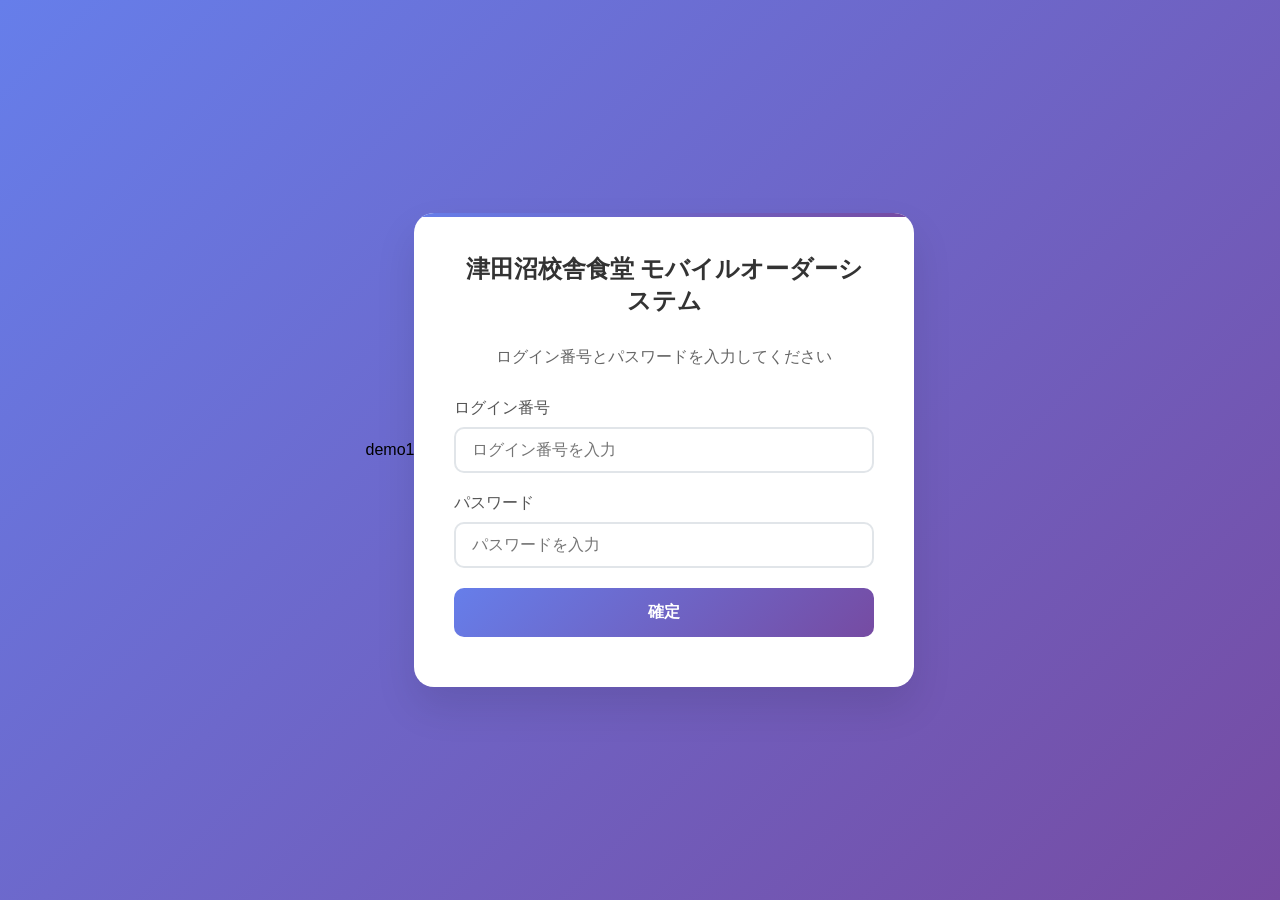
==== commit 447fabb3: "hr7f380qhf" ====
--- a/htdocs/index.html
+++ b/htdocs/index.html
@@ -3,12 +3,10 @@
 
 <!DOCTYPE html>
 <html lang="ja">
-
 <head>
     <meta charset="UTF-8">
     <meta name="viewport" content="width=device-width, initial-scale=1.0">
     <title>津田沼校舎食堂 モバイルオーダーシステム</title>
-<<<<<<< HEAD
     <style>
         * {
             margin: 0;
@@ -241,68 +239,42 @@
             margin: 20px 0;
         }
     </style>
-=======
-    <link rel="stylesheet" href="style.css">
->>>>>>> 1ae4ee3b39042e96e6acc6e520d645cc166889b3
 </head>
-
 <body>
     <div class="container">
         <!-- ログイン画面 -->
         <div id="login" class="screen active">
             <h1>津田沼校舎食堂 モバイルオーダーシステム</h1>
             <p style="text-align: center; margin-bottom: 30px; color: #666;">ログイン番号とパスワードを入力してください</p>
-
+            
             <div class="form-group">
                 <label for="loginId">ログイン番号</label>
                 <input type="text" id="loginId" placeholder="ログイン番号を入力">
             </div>
-
+            
             <div class="form-group">
                 <label for="password">パスワード</label>
                 <input type="password" id="password" placeholder="パスワードを入力">
             </div>
-
+            
             <div id="loginError" class="error" style="display: none;"></div>
-<<<<<<< HEAD
             
             <button class="btn btn-primary" onclick="handleLogin()">確定</button>
-=======
-
-            <button class="btn btn-primary" onclick="handleLogin()">ログイン</button>
-
-            <div style="margin-top: 20px; font-size: 12px; color: #666; text-align: center;">
-                <strong>テスト用アカウント:</strong><br>
-                学生: student001 / password<br>
-                管理者: admin / admin123
-            </div>
->>>>>>> 1ae4ee3b39042e96e6acc6e520d645cc166889b3
         </div>
 
         <!-- TOP画面 -->
         <div id="top" class="screen">
-<<<<<<< HEAD
             <h2>TOP</h2>
             <button class="btn btn-primary" onclick="showScreen('purchase')">購入</button>
             <button class="btn btn-secondary" onclick="showScreen('admin')">管理者</button>
-=======
-            <h2>メインメニュー</h2>
-            <div class="user-info">
-                ようこそ、<span id="topUserName"></span>さん
-            </div>
-            <button class="btn btn-primary" onclick="showScreen('purchase')">🍽️ 注文する</button>
-            <button class="btn btn-secondary" onclick="showScreen('admin')" id="adminBtn">⚙️ 管理者画面</button>
-            <button class="btn btn-secondary" onclick="logout()">📤 ログアウト</button>
->>>>>>> 1ae4ee3b39042e96e6acc6e520d645cc166889b3
         </div>
 
         <!-- 購入画面 -->
         <div id="purchase" class="screen">
             <button class="back-btn" onclick="showScreen('top')">← 戻る</button>
             <h2>本日のメニュー</h2>
-
+            
             <div id="purchaseError" class="error" style="display: none;"></div>
-<<<<<<< HEAD
             
             <div class="menu-grid">
                 <button class="btn btn-menu" onclick="selectMenu('工大ランチ', this)">工大ランチ</button>
@@ -312,34 +284,14 @@
             </div>
             
             <button class="btn btn-primary" onclick="confirmOrder()">確定</button>
-=======
-
-            <div class="menu-grid" id="menuGrid">
-                <!-- メニューは動的に生成されます -->
-            </div>
-
-            <div id="selectedMenuInfo"
-                style="display: none; text-align: center; margin: 20px 0; padding: 15px; background: #e8f5e8; border-radius: 8px;">
-                <strong>選択中: </strong><span id="selectedMenuName"></span> - <span id="selectedMenuPrice"></span>
-            </div>
-
-            <button class="btn btn-success" onclick="confirmOrder()" id="orderBtn" disabled>注文確定</button>
->>>>>>> 1ae4ee3b39042e96e6acc6e520d645cc166889b3
         </div>
 
         <!-- 購入完了画面 -->
         <div id="purchaseComplete" class="screen">
             <div class="success">
-<<<<<<< HEAD
                 <h2>購入完了</h2>
                 <p>ご購入ありがとうございます！</p>
                 <div class="call-number" id="callNumber">1234</div>
-=======
-                <h2>🎉 注文が完了しました！</h2>
-                <p>お呼び出し番号</p>
-                <div class="call-number" id="callNumber">A001</div>
-                <p>番号が呼ばれるまでお待ちください</p>
->>>>>>> 1ae4ee3b39042e96e6acc6e520d645cc166889b3
             </div>
             <button class="btn btn-primary" onclick="showScreen('top')">TOPに戻る</button>
         </div>
@@ -348,55 +300,13 @@
         <div id="admin" class="screen">
             <button class="back-btn" onclick="showScreen('top')">← 戻る</button>
             <h2>管理者画面</h2>
-<<<<<<< HEAD
             <button class="btn btn-primary" onclick="showScreen('menuEdit')">メニューの編集</button>
             <button class="btn btn-secondary" onclick="showScreen('orderCheck')">注文内容</button>
-=======
-
-            <div class="admin-stats">
-                <div class="stat-card">
-                    <div class="stat-number" id="totalOrders">0</div>
-                    <div class="stat-label">本日の注文数</div>
-                </div>
-                <div class="stat-card">
-                    <div class="stat-number" id="totalRevenue">¥0</div>
-                    <div class="stat-label">本日の売上</div>
-                </div>
-            </div>
-
-            <div style="display: grid; grid-template-columns: 1fr 1fr; gap: 10px; margin: 20px 0;">
-                <button class="btn btn-primary" onclick="showScreen('menuManagement')">📝 メニュー編集</button>
-                <button class="btn btn-secondary" onclick="showOrderHistory()">📊 注文履歴</button>
-            </div>
-
-            <div id="orderHistorySection" style="display: none;">
-                <h3 style="margin: 20px 0 10px 0; color: #555;">注文履歴</h3>
-                <table class="order-table" id="orderHistoryTable">
-                    <thead>
-                        <tr>
-                            <th>番号</th>
-                            <th>商品</th>
-                            <th>金額</th>
-                            <th>時刻</th>
-                            <th>状態</th>
-                        </tr>
-                    </thead>
-                    <tbody id="orderHistoryBody">
-                        <tr>
-                            <td colspan="5" style="text-align: center; color: #666;">注文履歴がありません</td>
-                        </tr>
-                    </tbody>
-                </table>
-
-                <button class="btn btn-danger" onclick="clearAllOrders()" style="margin-top: 20px;">すべての注文をクリア</button>
-            </div>
->>>>>>> 1ae4ee3b39042e96e6acc6e520d645cc166889b3
         </div>
 
         <!-- メニュー編集画面 -->
         <div id="menuEdit" class="screen">
             <button class="back-btn" onclick="showScreen('admin')">← 戻る</button>
-<<<<<<< HEAD
             <h2>メニューの編集</h2>
             
             <div id="menuEditError" class="error" style="display: none;"></div>
@@ -438,50 +348,6 @@
             <div class="success">
                 <h2>完了</h2>
                 <p>正常に商品は登録されました！</p>
-=======
-            <h2>メニュー管理</h2>
-
-            <div id="menuError" class="error" style="display: none;"></div>
-            <div id="menuSuccess" class="success" style="display: none;"></div>
-
-            <!-- 新しいメニュー追加 -->
-            <div style="background: #f8f9fa; padding: 20px; border-radius: 10px; margin-bottom: 20px;">
-                <h3 style="margin: 0 0 15px 0; color: #555;">新しいメニューを追加</h3>
-                <div class="form-group">
-                    <label for="newMenuName">メニュー名</label>
-                    <input type="text" id="newMenuName" placeholder="例：工大スペシャル">
-                </div>
-                <div class="form-group">
-                    <label for="newMenuPrice">価格（円）</label>
-                    <input type="number" id="newMenuPrice" placeholder="例：500" min="0">
-                </div>
-                <button class="btn btn-success" onclick="addNewMenu()">➕ メニューを追加</button>
-            </div>
-
-            <!-- 既存メニュー一覧 -->
-            <h3 style="margin: 20px 0 15px 0; color: #555;">現在のメニュー</h3>
-            <div id="menuList"></div>
-        </div>
-
-        <!-- メニュー編集モーダル -->
-        <div id="editMenuModal"
-            style="display: none; position: fixed; top: 0; left: 0; width: 100%; height: 100%; background: rgba(0,0,0,0.5); z-index: 1000;">
-            <div
-                style="position: absolute; top: 50%; left: 50%; transform: translate(-50%, -50%); background: white; padding: 30px; border-radius: 15px; width: 90%; max-width: 400px;">
-                <h3 style="margin: 0 0 20px 0; color: #555;">メニューを編集</h3>
-                <div class="form-group">
-                    <label for="editMenuName">メニュー名</label>
-                    <input type="text" id="editMenuName">
-                </div>
-                <div class="form-group">
-                    <label for="editMenuPrice">価格（円）</label>
-                    <input type="number" id="editMenuPrice" min="0">
-                </div>
-                <div style="display: grid; grid-template-columns: 1fr 1fr; gap: 10px; margin-top: 20px;">
-                    <button class="btn btn-primary" onclick="saveMenuEdit()">💾 保存</button>
-                    <button class="btn btn-secondary" onclick="closeEditModal()">❌ キャンセル</button>
-                </div>
->>>>>>> 1ae4ee3b39042e96e6acc6e520d645cc166889b3
             </div>
             <button class="btn btn-primary" onclick="showScreen('admin')">管理者画面に戻る</button>
         </div>
@@ -522,27 +388,12 @@
 
     <script>
         // グローバル変数
-<<<<<<< HEAD
         let selectedMenu = '';
         let currentUser = '';
         let orders = [
             { menu: '工大ランチ', number: '1234', completed: false },
             { menu: 'そば', number: '1111', completed: false },
             { menu: 'カレー', number: '1243', completed: false }
-=======
-        let currentUser = null;
-        let selectedMenu = null;
-        let orderHistory = [];
-        let orderCounter = 1;
-        let editingMenuId = null;
-
-        // メニューデータベース
-        let menuDatabase = [
-            { id: 1, name: '工大ランチ', price: 450 },
-            { id: 2, name: 'カレー', price: 350 },
-            { id: 3, name: 'サンドイッチ', price: 280 },
-            { id: 4, name: 'そば', price: 380 }
->>>>>>> 1ae4ee3b39042e96e6acc6e520d645cc166889b3
         ];
 
         // ユーザーデータベース（実際の実装では外部データベースを使用）
@@ -556,7 +407,6 @@
         function showScreen(screenId) {
             const screens = document.querySelectorAll('.screen');
             screens.forEach(screen => screen.classList.remove('active'));
-<<<<<<< HEAD
             document.getElementById(screenId).classList.add('active');
             
             // エラーメッセージをクリア
@@ -567,36 +417,12 @@
         function clearErrors() {
             const errorElements = document.querySelectorAll('.error');
             errorElements.forEach(el => el.style.display = 'none');
-=======
-
-            // 指定された画面を表示
-            document.getElementById(screenId).classList.add('active');
-
-            // 管理者画面の場合、統計を更新
-            if (screenId === 'admin') {
-                updateAdminStats();
-            }
-
-            // 購入画面の場合、メニューを更新
-            if (screenId === 'purchase') {
-                renderMenuGrid();
-            }
-
-            // メニュー管理画面の場合、メニューリストを更新
-            if (screenId === 'menuManagement') {
-                renderMenuManagement();
-            }
->>>>>>> 1ae4ee3b39042e96e6acc6e520d645cc166889b3
         }
 
         // ログイン処理
         function handleLogin() {
             const loginId = document.getElementById('loginId').value.trim();
-<<<<<<< HEAD
             const password = document.getElementById('password').value.trim();
-=======
-            const password = document.getElementById('password').value;
->>>>>>> 1ae4ee3b39042e96e6acc6e520d645cc166889b3
             const errorDiv = document.getElementById('loginError');
 
             // 入力チェック
@@ -612,29 +438,7 @@
 
             // 認証処理
             if (users[loginId] && users[loginId].password === password) {
-<<<<<<< HEAD
                 currentUser = loginId;
-=======
-                currentUser = {
-                    id: loginId,
-                    name: users[loginId].name,
-                    role: users[loginId].role
-                };
-
-                // ユーザー名を各画面に設定
-                document.getElementById('currentUserName').textContent = currentUser.name;
-                document.getElementById('topUserName').textContent = currentUser.name;
-
-                // 管理者でない場合は管理者ボタンを非表示
-                const adminBtn = document.getElementById('adminBtn');
-                if (currentUser.role !== 'admin') {
-                    adminBtn.style.display = 'none';
-                } else {
-                    adminBtn.style.display = 'block';
-                }
-
-                hideError('loginError');
->>>>>>> 1ae4ee3b39042e96e6acc6e520d645cc166889b3
                 showScreen('top');
                 // 入力フィールドをクリア
                 document.getElementById('loginId').value = '';
@@ -644,257 +448,7 @@
             }
         }
 
-<<<<<<< HEAD
         // エラー表示
-=======
-        // ログアウト処理
-        function logout() {
-            currentUser = null;
-            selectedMenu = null;
-            document.getElementById('loginId').value = '';
-            document.getElementById('password').value = '';
-            hideError('loginError');
-            showScreen('login');
-        }
-
-        // メニューグリッド描画
-        function renderMenuGrid() {
-            const menuGrid = document.getElementById('menuGrid');
-            menuGrid.innerHTML = menuDatabase.map(menu => `
-                <div class="menu-item" onclick="selectMenu('${menu.name}', ${menu.price}, this)">
-                    <div class="menu-name">${menu.name}</div>
-                    <div class="menu-price">¥${menu.price}</div>
-                </div>
-            `).join('');
-        }
-
-        // メニュー選択処理
-        function selectMenu(name, price, element) {
-            // 以前の選択をクリア
-            const menuItems = document.querySelectorAll('.menu-item');
-            menuItems.forEach(item => item.classList.remove('selected'));
-
-            // 新しい選択を設定
-            element.classList.add('selected');
-            selectedMenu = { name, price };
-
-            // 選択されたメニュー情報を表示
-            document.getElementById('selectedMenuName').textContent = name;
-            document.getElementById('selectedMenuPrice').textContent = `¥${price}`;
-            document.getElementById('selectedMenuInfo').style.display = 'block';
-
-            // 注文ボタンを有効化
-            document.getElementById('orderBtn').disabled = false;
-
-            hideError('purchaseError');
-        }
-
-        // メニュー管理画面描画
-        function renderMenuManagement() {
-            const menuList = document.getElementById('menuList');
-            if (menuDatabase.length === 0) {
-                menuList.innerHTML = '<p style="text-align: center; color: #666; padding: 20px;">メニューがありません</p>';
-                return;
-            }
-
-            menuList.innerHTML = menuDatabase.map(menu => `
-                <div class="menu-management-item">
-                    <div class="menu-info">
-                        <div class="menu-name">${menu.name}</div>
-                        <div class="menu-price">¥${menu.price}</div>
-                    </div>
-                    <div class="menu-actions">
-                        <button class="btn btn-edit" onclick="editMenu(${menu.id})">✏️ 編集</button>
-                        <button class="btn btn-delete" onclick="deleteMenu(${menu.id}, '${menu.name}')">🗑️ 削除</button>
-                    </div>
-                </div>
-            `).join('');
-        }
-
-        // 新しいメニュー追加
-        function addNewMenu() {
-            const name = document.getElementById('newMenuName').value.trim();
-            const price = parseInt(document.getElementById('newMenuPrice').value);
-
-            if (!name) {
-                showError('menuError', 'メニュー名を入力してください');
-                return;
-            }
-
-            if (!price || price <= 0) {
-                showError('menuError', '正しい価格を入力してください');
-                return;
-            }
-
-            // 同名メニューチェック
-            if (menuDatabase.some(menu => menu.name === name)) {
-                showError('menuError', '同じ名前のメニューが既に存在します');
-                return;
-            }
-
-            // メニュー追加
-            menuDatabase.push({
-                id: menuIdCounter++,
-                name: name,
-                price: price
-            });
-
-            // フォームリセット
-            document.getElementById('newMenuName').value = '';
-            document.getElementById('newMenuPrice').value = '';
-
-            // 成功メッセージ
-            showSuccess('menuSuccess', `「${name}」を追加しました`);
-
-            // リスト更新
-            renderMenuManagement();
-            hideError('menuError');
-        }
-
-        // メニュー編集
-        function editMenu(menuId) {
-            const menu = menuDatabase.find(m => m.id === menuId);
-            if (!menu) return;
-
-            editingMenuId = menuId;
-            document.getElementById('editMenuName').value = menu.name;
-            document.getElementById('editMenuPrice').value = menu.price;
-            document.getElementById('editMenuModal').style.display = 'block';
-        }
-
-        // メニュー編集保存
-        function saveMenuEdit() {
-            const name = document.getElementById('editMenuName').value.trim();
-            const price = parseInt(document.getElementById('editMenuPrice').value);
-
-            if (!name) {
-                alert('メニュー名を入力してください');
-                return;
-            }
-
-            if (!price || price <= 0) {
-                alert('正しい価格を入力してください');
-                return;
-            }
-
-            // 同名メニューチェック（自分以外）
-            if (menuDatabase.some(menu => menu.name === name && menu.id !== editingMenuId)) {
-                alert('同じ名前のメニューが既に存在します');
-                return;
-            }
-
-            // メニュー更新
-            const menuIndex = menuDatabase.findIndex(m => m.id === editingMenuId);
-            if (menuIndex !== -1) {
-                menuDatabase[menuIndex].name = name;
-                menuDatabase[menuIndex].price = price;
-            }
-
-            closeEditModal();
-            showSuccess('menuSuccess', `「${name}」を更新しました`);
-            renderMenuManagement();
-        }
-
-        // 編集モーダルを閉じる
-        function closeEditModal() {
-            document.getElementById('editMenuModal').style.display = 'none';
-            editingMenuId = null;
-        }
-
-        // メニュー削除
-        function deleteMenu(menuId, menuName) {
-            if (!confirm(`「${menuName}」を削除しますか？`)) {
-                return;
-            }
-
-            menuDatabase = menuDatabase.filter(menu => menu.id !== menuId);
-            showSuccess('menuSuccess', `「${menuName}」を削除しました`);
-            renderMenuManagement();
-        }
-
-        // 注文履歴表示切り替え
-        function showOrderHistory() {
-            const section = document.getElementById('orderHistorySection');
-            section.style.display = section.style.display === 'none' ? 'block' : 'none';
-        }
-
-        // 注文確定処理
-        function confirmOrder() {
-            if (!selectedMenu) {
-                showError('purchaseError', 'メニューを選択してください');
-                return;
-            }
-
-            // 注文番号を生成
-            const callNumber = `A${String(orderCounter).padStart(3, '0')}`;
-
-            // 注文を履歴に追加
-            const order = {
-                id: orderCounter,
-                callNumber: callNumber,
-                menu: selectedMenu.name,
-                price: selectedMenu.price,
-                user: currentUser.name,
-                time: new Date().toLocaleTimeString('ja-JP'),
-                status: '調理中'
-            };
-
-            orderHistory.unshift(order);
-            orderCounter++;
-
-            // 呼び出し番号を表示
-            document.getElementById('callNumber').textContent = callNumber;
-
-            // 選択をリセット
-            const menuItems = document.querySelectorAll('.menu-item');
-            menuItems.forEach(item => item.classList.remove('selected'));
-            selectedMenu = null;
-            document.getElementById('selectedMenuInfo').style.display = 'none';
-            document.getElementById('orderBtn').disabled = true;
-
-            showScreen('orderComplete');
-        }
-
-        // 管理者統計更新
-        function updateAdminStats() {
-            const totalOrders = orderHistory.length;
-            const totalRevenue = orderHistory.reduce((sum, order) => sum + order.price, 0);
-
-            document.getElementById('totalOrders').textContent = totalOrders;
-            document.getElementById('totalRevenue').textContent = `¥${totalRevenue.toLocaleString()}`;
-
-            // 注文履歴テーブル更新
-            const tbody = document.getElementById('orderHistoryBody');
-            if (orderHistory.length === 0) {
-                tbody.innerHTML = '<tr><td colspan="5" style="text-align: center; color: #666;">注文履歴がありません</td></tr>';
-            } else {
-                tbody.innerHTML = orderHistory.map(order => `
-                    <tr>
-                        <td>${order.callNumber}</td>
-                        <td>${order.menu}</td>
-                        <td>¥${order.price}</td>
-                        <td>${order.time}</td>
-                        <td>
-                            <span style="color: ${order.status === '調理中' ? '#ffc107' : '#28a745'}">
-                                ${order.status}
-                            </span>
-                        </td>
-                    </tr>
-                `).join('');
-            }
-        }
-
-        // 全注文クリア
-        function clearAllOrders() {
-            if (confirm('すべての注文履歴を削除しますか？')) {
-                orderHistory = [];
-                orderCounter = 1;
-                updateAdminStats();
-            }
-        }
-
-        // エラー表示・非表示ヘルパー関数
->>>>>>> 1ae4ee3b39042e96e6acc6e520d645cc166889b3
         function showError(elementId, message) {
             const errorDiv = document.getElementById(elementId);
             errorDiv.textContent = message;
@@ -956,7 +510,6 @@
             }
         }
 
-<<<<<<< HEAD
         // メニュー登録
         function registerMenu() {
             const menuName = document.getElementById('menuName').value.trim();
@@ -1028,28 +581,4 @@
     </script>
 </body>
 </html>
-=======
-        // Enterキーでログイン
-        document.addEventListener('DOMContentLoaded', function () {
-            const passwordInput = document.getElementById('password');
-            passwordInput.addEventListener('keypress', function (e) {
-                if (e.key === 'Enter') {
-                    handleLogin();
-                }
-            });
-
-            // 初期メニュー表示
-            renderMenuGrid();
-
-            // モーダル外クリックで閉じる
-            document.getElementById('editMenuModal').addEventListener('click', function (e) {
-                if (e.target === this) {
-                    closeEditModal();
-                }
-            });
-        });
-    </script>
-</body>
-
-</html>
->>>>>>> 1ae4ee3b39042e96e6acc6e520d645cc166889b3
+
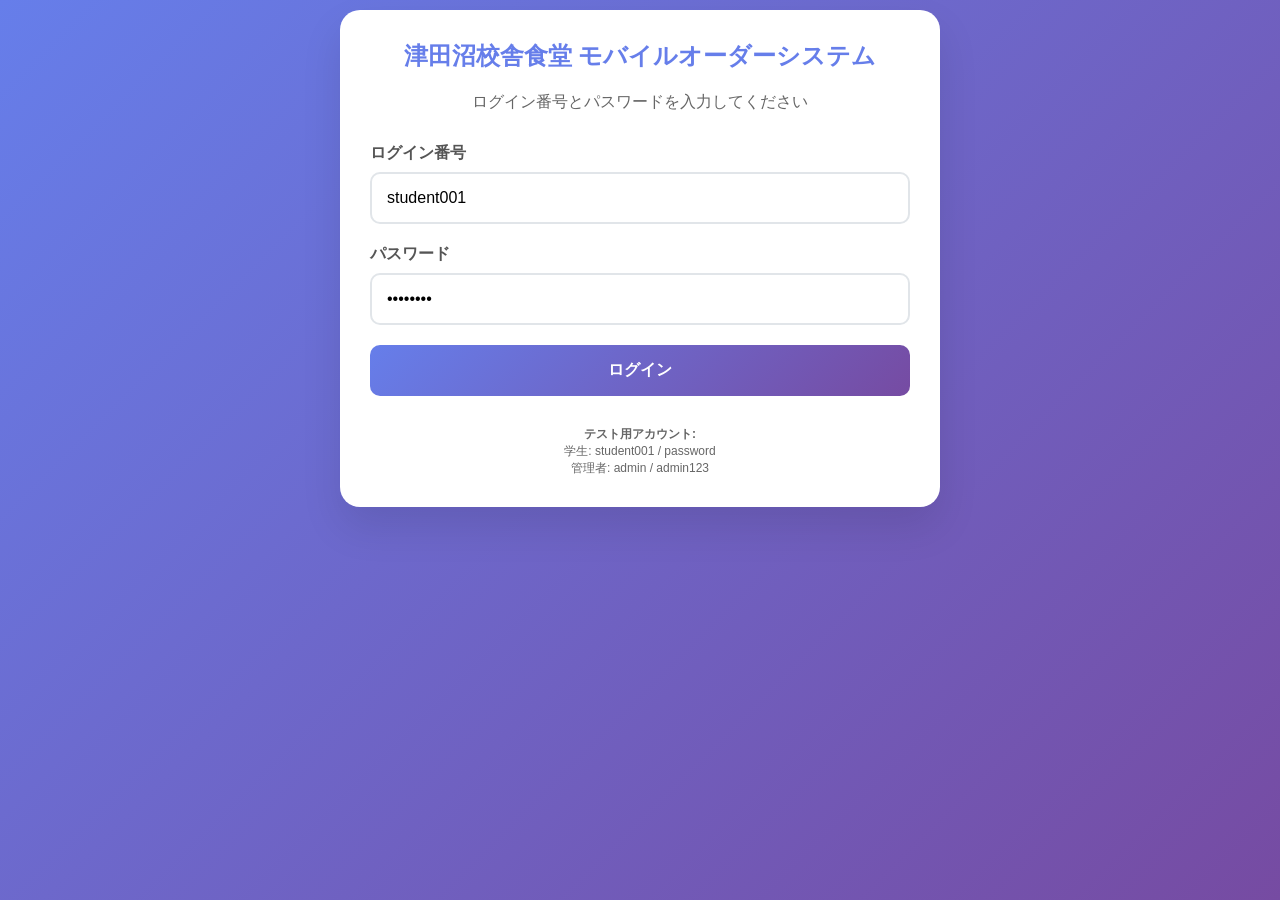
==== commit cf0874ae: "gy379wygfr39q" ====
--- a/htdocs/index.html
+++ b/htdocs/index.html
@@ -1,8 +1,6 @@
-demo1
-
-
 <!DOCTYPE html>
 <html lang="ja">
+
 <head>
     <meta charset="UTF-8">
     <meta name="viewport" content="width=device-width, initial-scale=1.0">
@@ -13,572 +11,1063 @@
             padding: 0;
             box-sizing: border-box;
         }
-        
+
         body {
-            font-family: 'Arial', sans-serif;
+            font-family: 'Hiragino Sans', 'Yu Gothic', sans-serif;
             background: linear-gradient(135deg, #667eea 0%, #764ba2 100%);
             min-height: 100vh;
-            display: flex;
-            justify-content: center;
-            align-items: center;
-        }
-        
+            padding: 10px;
+        }
+
         .container {
+            max-width: 600px;
+            margin: 0 auto;
             background: white;
             border-radius: 20px;
-            box-shadow: 0 20px 40px rgba(0,0,0,0.1);
-            padding: 40px;
-            width: 100%;
-            max-width: 500px;
-            min-height: 400px;
-            position: relative;
+            box-shadow: 0 20px 40px rgba(0, 0, 0, 0.1);
             overflow: hidden;
         }
-        
-        .container::before {
-            content: '';
-            position: absolute;
-            top: 0;
-            left: 0;
-            right: 0;
-            height: 4px;
-            background: linear-gradient(90deg, #667eea, #764ba2);
-        }
-        
+
         .screen {
             display: none;
+            padding: 30px;
             animation: fadeIn 0.3s ease-in;
         }
-        
+
         .screen.active {
             display: block;
         }
-        
+
         @keyframes fadeIn {
-            from { opacity: 0; transform: translateY(10px); }
+            from { opacity: 0; transform: translateY(20px); }
             to { opacity: 1; transform: translateY(0); }
         }
-        
-        h1 {
+
+        h1, h2 {
             color: #333;
             text-align: center;
-            margin-bottom: 30px;
+            margin-bottom: 20px;
+        }
+
+        h1 {
             font-size: 24px;
-            font-weight: bold;
-        }
-        
-        h2 {
-            color: #555;
-            text-align: center;
-            margin-bottom: 20px;
-            font-size: 20px;
-        }
-        
+            color: #667eea;
+        }
+
         .form-group {
             margin-bottom: 20px;
         }
-        
+
         label {
             display: block;
             margin-bottom: 8px;
             color: #555;
-            font-weight: 500;
-        }
-        
-        input[type="text"], input[type="password"], input[type="number"], input[type="date"] {
+            font-weight: bold;
+        }
+
+        input {
             width: 100%;
-            padding: 12px 16px;
+            padding: 15px;
             border: 2px solid #e1e5e9;
             border-radius: 10px;
             font-size: 16px;
-            transition: border-color 0.3s ease;
-        }
-        
-        input[type="text"]:focus, input[type="password"]:focus, input[type="number"]:focus, input[type="date"]:focus {
+            transition: border-color 0.3s;
+        }
+
+        input:focus {
             outline: none;
             border-color: #667eea;
         }
-        
+
         .btn {
             width: 100%;
-            padding: 14px 20px;
+            padding: 15px;
             border: none;
             border-radius: 10px;
             font-size: 16px;
-            font-weight: 600;
+            font-weight: bold;
             cursor: pointer;
-            transition: all 0.3s ease;
+            transition: all 0.3s;
             margin-bottom: 10px;
         }
-        
+
         .btn-primary {
-            background: linear-gradient(135deg, #667eea 0%, #764ba2 100%);
+            background: linear-gradient(135deg, #667eea, #764ba2);
             color: white;
         }
-        
+
         .btn-primary:hover {
             transform: translateY(-2px);
             box-shadow: 0 10px 20px rgba(102, 126, 234, 0.3);
         }
-        
+
         .btn-secondary {
-            background: #f8f9fa;
-            color: #555;
-            border: 2px solid #e1e5e9;
-        }
-        
-        .btn-secondary:hover {
-            background: #e9ecef;
-            transform: translateY(-1px);
-        }
-        
-        .btn-menu {
+            background: #6c757d;
+            color: white;
+        }
+
+        .btn-success {
             background: #28a745;
             color: white;
-            margin: 5px;
-            width: calc(50% - 10px);
-            display: inline-block;
-        }
-        
-        .btn-menu:hover {
-            background: #218838;
-            transform: translateY(-2px);
-        }
-        
-        .btn-menu.selected {
-            background: #17a2b8;
-        }
-        
+        }
+
+        .btn-danger {
+            background: #dc3545;
+            color: white;
+        }
+
+        .btn-edit {
+            background: #ffc107;
+            color: #212529;
+            padding: 8px 15px;
+            margin: 0 5px;
+            width: auto;
+        }
+
+        .btn-delete {
+            background: #dc3545;
+            color: white;
+            padding: 8px 15px;
+            margin: 0 5px;
+            width: auto;
+        }
+
+        .btn:disabled {
+            background: #ccc;
+            cursor: not-allowed;
+            transform: none;
+        }
+
         .error {
-            color: #dc3545;
             background: #f8d7da;
-            border: 1px solid #f5c6cb;
+            color: #721c24;
             padding: 12px;
             border-radius: 8px;
+            margin-bottom: 15px;
+            border: 1px solid #f5c6cb;
+        }
+
+        .success {
+            background: #d4edda;
+            color: #155724;
+            padding: 20px;
+            border-radius: 8px;
+            margin-bottom: 15px;
+            border: 1px solid #c3e6cb;
+            text-align: center;
+        }
+
+        .user-info {
+            background: #e9ecef;
+            padding: 15px;
+            border-radius: 10px;
             margin-bottom: 20px;
             text-align: center;
-        }
-        
-        .success {
-            color: #155724;
-            background: #d4edda;
-            border: 1px solid #c3e6cb;
-            padding: 20px;
-            border-radius: 8px;
-            text-align: center;
-            margin-bottom: 20px;
-        }
-        
+            color: #495057;
+            font-weight: bold;
+        }
+
         .menu-grid {
             display: grid;
+            grid-template-columns: repeat(auto-fit, minmax(250px, 1fr));
+            gap: 15px;
+            margin-bottom: 20px;
+        }
+
+        .menu-item {
+            background: white;
+            border: 2px solid #e1e5e9;
+            border-radius: 15px;
+            padding: 20px;
+            cursor: pointer;
+            transition: all 0.3s;
+            text-align: center;
+        }
+
+        .menu-item:hover {
+            border-color: #667eea;
+            transform: translateY(-5px);
+            box-shadow: 0 10px 20px rgba(0, 0, 0, 0.1);
+        }
+
+        .menu-item.selected {
+            border-color: #28a745;
+            background: #f8fff8;
+        }
+
+        .menu-name {
+            font-size: 18px;
+            font-weight: bold;
+            color: #333;
+            margin-bottom: 10px;
+        }
+
+        .menu-price {
+            font-size: 20px;
+            color: #667eea;
+            font-weight: bold;
+            margin-bottom: 15px;
+        }
+
+        .quantity-controls {
+            display: flex;
+            align-items: center;
+            justify-content: center;
+            gap: 10px;
+        }
+
+        .quantity-btn {
+            background: #667eea;
+            color: white;
+            border: none;
+            border-radius: 50%;
+            width: 30px;
+            height: 30px;
+            cursor: pointer;
+            font-size: 18px;
+            transition: background 0.3s;
+        }
+
+        .quantity-btn:hover {
+            background: #5a6fd8;
+        }
+
+        .quantity-btn:disabled {
+            background: #ccc;
+            cursor: not-allowed;
+        }
+
+        .quantity-display {
+            font-size: 16px;
+            font-weight: bold;
+            min-width: 30px;
+            text-align: center;
+        }
+
+        .cart-section {
+            background: #f8f9fa;
+            border-radius: 15px;
+            padding: 20px;
+            margin: 20px 0;
+        }
+
+        .cart-header {
+            display: flex;
+            justify-content: space-between;
+            align-items: center;
+            margin-bottom: 15px;
+            font-weight: bold;
+            color: #495057;
+        }
+
+        .cart-item {
+            display: flex;
+            justify-content: space-between;
+            align-items: center;
+            padding: 10px 0;
+            border-bottom: 1px solid #dee2e6;
+        }
+
+        .cart-item:last-child {
+            border-bottom: none;
+        }
+
+        .cart-item-info {
+            flex: 1;
+        }
+
+        .cart-item-name {
+            font-weight: bold;
+            color: #333;
+        }
+
+        .cart-item-price {
+            color: #667eea;
+            font-size: 14px;
+        }
+
+        .cart-item-controls {
+            display: flex;
+            align-items: center;
+            gap: 10px;
+        }
+
+        .remove-btn {
+            background: #dc3545;
+            color: white;
+            border: none;
+            border-radius: 5px;
+            padding: 5px 10px;
+            cursor: pointer;
+            font-size: 12px;
+        }
+
+        .total-section {
+            border-top: 2px solid #dee2e6;
+            padding-top: 15px;
+            margin-top: 15px;
+            text-align: right;
+        }
+
+        .total-amount {
+            font-size: 20px;
+            font-weight: bold;
+            color: #28a745;
+        }
+
+        .call-number {
+            font-size: 48px;
+            font-weight: bold;
+            color: #667eea;
+            text-align: center;
+            background: #f8f9fa;
+            padding: 30px;
+            border-radius: 15px;
+            margin: 20px 0;
+        }
+
+        .back-btn {
+            background: #6c757d;
+            color: white;
+            border: none;
+            padding: 10px 20px;
+            border-radius: 8px;
+            cursor: pointer;
+            margin-bottom: 20px;
+        }
+
+        .admin-stats {
+            display: grid;
             grid-template-columns: 1fr 1fr;
-            gap: 10px;
+            gap: 15px;
             margin-bottom: 20px;
         }
-        
+
+        .stat-card {
+            background: white;
+            padding: 20px;
+            border-radius: 15px;
+            text-align: center;
+            border: 2px solid #e1e5e9;
+        }
+
+        .stat-number {
+            font-size: 24px;
+            font-weight: bold;
+            color: #667eea;
+        }
+
+        .stat-label {
+            color: #6c757d;
+            margin-top: 5px;
+        }
+
         .order-table {
             width: 100%;
             border-collapse: collapse;
-            margin-top: 20px;
-        }
-        
-        .order-table th, .order-table td {
-            border: 1px solid #ddd;
+            margin-top: 10px;
+        }
+
+        .order-table th,
+        .order-table td {
             padding: 12px;
             text-align: left;
-        }
-        
+            border-bottom: 1px solid #dee2e6;
+        }
+
         .order-table th {
             background: #f8f9fa;
-            font-weight: 600;
-        }
-        
-        .order-table .btn {
-            width: auto;
-            padding: 6px 12px;
-            margin: 0;
-            font-size: 14px;
-        }
-        
-        .form-row {
-            display: grid;
-            grid-template-columns: 1fr 1fr;
-            gap: 15px;
-        }
-        
-        .file-upload {
-            border: 2px dashed #e1e5e9;
+            font-weight: bold;
+            color: #495057;
+        }
+
+        .menu-management-item {
+            display: flex;
+            justify-content: space-between;
+            align-items: center;
+            padding: 15px;
+            background: white;
+            border: 1px solid #dee2e6;
             border-radius: 10px;
-            padding: 20px;
-            text-align: center;
-            color: #666;
-            cursor: pointer;
-            transition: border-color 0.3s ease;
-        }
-        
-        .file-upload:hover {
-            border-color: #667eea;
-        }
-        
-        .back-btn {
-            position: absolute;
-            top: 20px;
-            left: 20px;
-            background: none;
-            border: none;
-            color: #667eea;
-            font-size: 18px;
-            cursor: pointer;
-        }
-        
-        .call-number {
-            font-size: 36px;
-            font-weight: bold;
-            color: #667eea;
-            text-align: center;
-            margin: 20px 0;
+            margin-bottom: 10px;
+        }
+
+        .menu-info {
+            flex: 1;
+        }
+
+        .menu-actions {
+            display: flex;
+            gap: 10px;
+        }
+
+        @media (max-width: 480px) {
+            .container {
+                margin: 0;
+                border-radius: 0;
+            }
+
+            .screen {
+                padding: 20px;
+            }
+
+            .menu-grid {
+                grid-template-columns: 1fr;
+            }
+
+            .admin-stats {
+                grid-template-columns: 1fr;
+            }
         }
     </style>
 </head>
+
 <body>
     <div class="container">
         <!-- ログイン画面 -->
         <div id="login" class="screen active">
             <h1>津田沼校舎食堂 モバイルオーダーシステム</h1>
             <p style="text-align: center; margin-bottom: 30px; color: #666;">ログイン番号とパスワードを入力してください</p>
-            
+
             <div class="form-group">
                 <label for="loginId">ログイン番号</label>
-                <input type="text" id="loginId" placeholder="ログイン番号を入力">
-            </div>
-            
+                <input type="text" id="loginId" placeholder="ログイン番号を入力" value="student001">
+            </div>
+
             <div class="form-group">
                 <label for="password">パスワード</label>
-                <input type="password" id="password" placeholder="パスワードを入力">
-            </div>
-            
+                <input type="password" id="password" placeholder="パスワードを入力" value="password">
+            </div>
+
             <div id="loginError" class="error" style="display: none;"></div>
-            
-            <button class="btn btn-primary" onclick="handleLogin()">確定</button>
+
+            <button class="btn btn-primary" onclick="handleLogin()">ログイン</button>
+
+            <div style="margin-top: 20px; font-size: 12px; color: #666; text-align: center;">
+                <strong>テスト用アカウント:</strong><br>
+                学生: student001 / password<br>
+                管理者: admin / admin123
+            </div>
         </div>
 
         <!-- TOP画面 -->
         <div id="top" class="screen">
-            <h2>TOP</h2>
-            <button class="btn btn-primary" onclick="showScreen('purchase')">購入</button>
-            <button class="btn btn-secondary" onclick="showScreen('admin')">管理者</button>
+            <h2>メインメニュー</h2>
+            <div class="user-info">
+                ようこそ、<span id="topUserName"></span>さん
+            </div>
+            <button class="btn btn-primary" onclick="showScreen('purchase')">🍽️ 注文する</button>
+            <button class="btn btn-secondary" onclick="showScreen('admin')" id="adminBtn">⚙️ 管理者画面</button>
+            <button class="btn btn-secondary" onclick="logout()">📤 ログアウト</button>
         </div>
 
         <!-- 購入画面 -->
         <div id="purchase" class="screen">
             <button class="back-btn" onclick="showScreen('top')">← 戻る</button>
+            <div class="user-info">
+                ログイン中: <span id="currentUserName"></span>
+            </div>
             <h2>本日のメニュー</h2>
-            
+
             <div id="purchaseError" class="error" style="display: none;"></div>
-            
-            <div class="menu-grid">
-                <button class="btn btn-menu" onclick="selectMenu('工大ランチ', this)">工大ランチ</button>
-                <button class="btn btn-menu" onclick="selectMenu('カレー', this)">カレー</button>
-                <button class="btn btn-menu" onclick="selectMenu('サンドイッチ', this)">サンドイッチ</button>
-                <button class="btn btn-menu" onclick="selectMenu('そば', this)">そば</button>
-            </div>
-            
-            <button class="btn btn-primary" onclick="confirmOrder()">確定</button>
+
+            <div class="menu-grid" id="menuGrid">
+                <!-- メニューは動的に生成されます -->
+            </div>
+
+            <!-- カート表示 -->
+            <div id="cartSection" class="cart-section" style="display: none;">
+                <div class="cart-header">
+                    <span>🛒 カート</span>
+                    <button class="btn-danger" onclick="clearCart()" style="padding: 5px 10px; font-size: 12px;">全て削除</button>
+                </div>
+                <div id="cartItems"></div>
+                <div class="total-section">
+                    <div class="total-amount">合計: ¥<span id="totalAmount">0</span></div>
+                </div>
+            </div>
+
+            <button class="btn btn-success" onclick="confirmOrder()" id="orderBtn" disabled>注文確定</button>
         </div>
 
-        <!-- 購入完了画面 -->
-        <div id="purchaseComplete" class="screen">
+        <!-- 注文完了画面 -->
+        <div id="orderComplete" class="screen">
             <div class="success">
-                <h2>購入完了</h2>
-                <p>ご購入ありがとうございます！</p>
-                <div class="call-number" id="callNumber">1234</div>
-            </div>
-            <button class="btn btn-primary" onclick="showScreen('top')">TOPに戻る</button>
+                <h2>🎉 注文が完了しました！</h2>
+                <p>お呼び出し番号</p>
+                <div class="call-number" id="callNumber">A001</div>
+                <p>番号が呼ばれるまでお待ちください</p>
+                <div id="orderSummary" style="margin-top: 20px; font-size: 14px; color: #666;"></div>
+            </div>
+            <button class="btn btn-primary" onclick="showScreen('top')">メインメニューに戻る</button>
         </div>
 
         <!-- 管理者画面 -->
         <div id="admin" class="screen">
             <button class="back-btn" onclick="showScreen('top')">← 戻る</button>
             <h2>管理者画面</h2>
-            <button class="btn btn-primary" onclick="showScreen('menuEdit')">メニューの編集</button>
-            <button class="btn btn-secondary" onclick="showScreen('orderCheck')">注文内容</button>
+
+            <div class="admin-stats">
+                <div class="stat-card">
+                    <div class="stat-number" id="totalOrders">0</div>
+                    <div class="stat-label">本日の注文数</div>
+                </div>
+                <div class="stat-card">
+                    <div class="stat-number" id="totalRevenue">¥0</div>
+                    <div class="stat-label">本日の売上</div>
+                </div>
+            </div>
+
+            <div style="display: grid; grid-template-columns: 1fr 1fr; gap: 10px; margin: 20px 0;">
+                <button class="btn btn-primary" onclick="showScreen('menuManagement')">📝 メニュー編集</button>
+                <button class="btn btn-secondary" onclick="showOrderHistory()">📊 注文履歴</button>
+            </div>
+
+            <div id="orderHistorySection" style="display: none;">
+                <h3 style="margin: 20px 0 10px 0; color: #555;">注文履歴</h3>
+                <table class="order-table" id="orderHistoryTable">
+                    <thead>
+                        <tr>
+                            <th>番号</th>
+                            <th>商品</th>
+                            <th>金額</th>
+                            <th>時刻</th>
+                            <th>状態</th>
+                        </tr>
+                    </thead>
+                    <tbody id="orderHistoryBody">
+                        <tr>
+                            <td colspan="5" style="text-align: center; color: #666;">注文履歴がありません</td>
+                        </tr>
+                    </tbody>
+                </table>
+
+                <button class="btn btn-danger" onclick="clearAllOrders()" style="margin-top: 20px;">すべての注文をクリア</button>
+            </div>
         </div>
 
-        <!-- メニュー編集画面 -->
-        <div id="menuEdit" class="screen">
+        <!-- メニュー管理画面 -->
+        <div id="menuManagement" class="screen">
             <button class="back-btn" onclick="showScreen('admin')">← 戻る</button>
-            <h2>メニューの編集</h2>
-            
-            <div id="menuEditError" class="error" style="display: none;"></div>
-            
-            <div class="form-group">
-                <label for="menuName">商品名：</label>
-                <input type="text" id="menuName" placeholder="商品名を入力">
-            </div>
-            
-            <div class="form-row">
+            <h2>メニュー管理</h2>
+
+            <div id="menuError" class="error" style="display: none;"></div>
+            <div id="menuSuccess" class="success" style="display: none;"></div>
+
+            <!-- 新しいメニュー追加 -->
+            <div style="background: #f8f9fa; padding: 20px; border-radius: 10px; margin-bottom: 20px;">
+                <h3 style="margin: 0 0 15px 0; color: #555;">新しいメニューを追加</h3>
                 <div class="form-group">
-                    <label for="menuPrice">値段：</label>
-                    <input type="number" id="menuPrice" placeholder="値段を入力">
+                    <label for="newMenuName">メニュー名</label>
+                    <input type="text" id="newMenuName" placeholder="例：工大スペシャル">
                 </div>
                 <div class="form-group">
-                    <label for="menuQuantity">販売個数：</label>
-                    <input type="number" id="menuQuantity" placeholder="販売個数を入力">
+                    <label for="newMenuPrice">価格（円）</label>
+                    <input type="number" id="newMenuPrice" placeholder="例：500" min="0">
                 </div>
-            </div>
-            
-            <div class="form-group">
-                <label for="menuDate">掲載期日：</label>
-                <input type="date" id="menuDate">
-            </div>
-            
-            <div class="form-group">
-                <label>写真：</label>
-                <div class="file-upload" onclick="document.getElementById('menuPhoto').click()">
-                    <span id="photoStatus">写真を選択してください</span>
-                    <input type="file" id="menuPhoto" style="display: none;" accept="image/*" onchange="updatePhotoStatus()">
+                <button class="btn btn-success" onclick="addNewMenu()">➕ メニューを追加</button>
+            </div>
+
+            <!-- 既存メニュー一覧 -->
+            <h3 style="margin: 20px 0 15px 0; color: #555;">現在のメニュー</h3>
+            <div id="menuList"></div>
+        </div>
+
+        <!-- メニュー編集モーダル -->
+        <div id="editMenuModal"
+            style="display: none; position: fixed; top: 0; left: 0; width: 100%; height: 100%; background: rgba(0,0,0,0.5); z-index: 1000;">
+            <div
+                style="position: absolute; top: 50%; left: 50%; transform: translate(-50%, -50%); background: white; padding: 30px; border-radius: 15px; width: 90%; max-width: 400px;">
+                <h3 style="margin: 0 0 20px 0; color: #555;">メニューを編集</h3>
+                <div class="form-group">
+                    <label for="editMenuName">メニュー名</label>
+                    <input type="text" id="editMenuName">
                 </div>
-            </div>
-            
-            <button class="btn btn-primary" onclick="registerMenu()">登録</button>
-        </div>
-
-        <!-- メニュー編集完了画面 -->
-        <div id="menuEditComplete" class="screen">
-            <div class="success">
-                <h2>完了</h2>
-                <p>正常に商品は登録されました！</p>
-            </div>
-            <button class="btn btn-primary" onclick="showScreen('admin')">管理者画面に戻る</button>
-        </div>
-
-        <!-- 注文内容確認画面 -->
-        <div id="orderCheck" class="screen">
-            <button class="back-btn" onclick="showScreen('admin')">← 戻る</button>
-            <h2>注文内容</h2>
-            
-            <table class="order-table">
-                <thead>
-                    <tr>
-                        <th>メニュー</th>
-                        <th>番号</th>
-                        <th>受け取り確認</th>
-                    </tr>
-                </thead>
-                <tbody id="orderList">
-                    <tr>
-                        <td>工大ランチ</td>
-                        <td>1234</td>
-                        <td><button class="btn btn-primary">OK</button></td>
-                    </tr>
-                    <tr>
-                        <td>そば</td>
-                        <td>1111</td>
-                        <td><button class="btn btn-primary">OK</button></td>
-                    </tr>
-                    <tr>
-                        <td>カレー</td>
-                        <td>1243</td>
-                        <td><button class="btn btn-primary">OK</button></td>
-                    </tr>
-                </tbody>
-            </table>
+                <div class="form-group">
+                    <label for="editMenuPrice">価格（円）</label>
+                    <input type="number" id="editMenuPrice" min="0">
+                </div>
+                <div style="display: grid; grid-template-columns: 1fr 1fr; gap: 10px; margin-top: 20px;">
+                    <button class="btn btn-primary" onclick="saveMenuEdit()">💾 保存</button>
+                    <button class="btn btn-secondary" onclick="closeEditModal()">❌ キャンセル</button>
+                </div>
+            </div>
         </div>
     </div>
 
     <script>
         // グローバル変数
-        let selectedMenu = '';
-        let currentUser = '';
-        let orders = [
-            { menu: '工大ランチ', number: '1234', completed: false },
-            { menu: 'そば', number: '1111', completed: false },
-            { menu: 'カレー', number: '1243', completed: false }
+        let currentUser = null;
+        let cart = {}; // { menuId: quantity }
+        let orderHistory = [];
+        let orderCounter = 1;
+        let editingMenuId = null;
+
+        // メニューデータベース
+        let menuDatabase = [
+            { id: 1, name: '工大ランチ', price: 450 },
+            { id: 2, name: 'カレー', price: 350 },
+            { id: 3, name: 'サンドイッチ', price: 280 },
+            { id: 4, name: 'そば', price: 380 }
         ];
-
-        // ユーザーデータベース（実際の実装では外部データベースを使用）
+        let menuIdCounter = 5;
+
+        // ユーザーデータベース（実際のシステムでは外部データベースを使用）
         const users = {
-            'student': { password: 'pass123', role: 'student' },
-            'admin': { password: 'admin123', role: 'admin' },
-            '12345': { password: 'student', role: 'student' }
+            'student001': { password: 'password', name: '田中太郎', role: 'student' },
+            'student002': { password: 'pass123', name: '佐藤花子', role: 'student' },
+            'admin': { password: 'admin123', name: '管理者', role: 'admin' }
         };
 
-        // 画面表示制御
+        // 画面遷移関数
         function showScreen(screenId) {
+            // すべての画面を非表示
             const screens = document.querySelectorAll('.screen');
             screens.forEach(screen => screen.classList.remove('active'));
+
+            // 指定された画面を表示
             document.getElementById(screenId).classList.add('active');
-            
-            // エラーメッセージをクリア
-            clearErrors();
-        }
-
-        // エラーメッセージクリア
-        function clearErrors() {
-            const errorElements = document.querySelectorAll('.error');
-            errorElements.forEach(el => el.style.display = 'none');
+
+            // 管理者画面の場合、統計を更新
+            if (screenId === 'admin') {
+                updateAdminStats();
+            }
+
+            // 購入画面の場合、メニューを更新
+            if (screenId === 'purchase') {
+                renderMenuGrid();
+                updateCartDisplay();
+            }
+
+            // メニュー管理画面の場合、メニューリストを更新
+            if (screenId === 'menuManagement') {
+                renderMenuManagement();
+            }
         }
 
         // ログイン処理
         function handleLogin() {
             const loginId = document.getElementById('loginId').value.trim();
-            const password = document.getElementById('password').value.trim();
+            const password = document.getElementById('password').value;
             const errorDiv = document.getElementById('loginError');
 
-            // 入力チェック
-            if (!loginId) {
-                showError('loginError', 'ログイン番号が入力されていません');
+            if (!loginId || !password) {
+                showError('loginError', 'ログイン番号とパスワードを入力してください');
                 return;
             }
+
+            if (users[loginId] && users[loginId].password === password) {
+                currentUser = {
+                    id: loginId,
+                    name: users[loginId].name,
+                    role: users[loginId].role
+                };
+
+                // ユーザー名を各画面に設定
+                document.getElementById('currentUserName').textContent = currentUser.name;
+                document.getElementById('topUserName').textContent = currentUser.name;
+
+                // 管理者でない場合は管理者ボタンを非表示
+                const adminBtn = document.getElementById('adminBtn');
+                if (currentUser.role !== 'admin') {
+                    adminBtn.style.display = 'none';
+                } else {
+                    adminBtn.style.display = 'block';
+                }
+
+                // カートをリセット
+                cart = {};
+
+                hideError('loginError');
+                showScreen('top');
+            } else {
+                showError('loginError', 'ログイン番号またはパスワードが間違っています');
+            }
+        }
+
+        // ログアウト処理
+        function logout() {
+            currentUser = null;
+            cart = {};
+            document.getElementById('loginId').value = '';
+            document.getElementById('password').value = '';
+            hideError('loginError');
+            showScreen('login');
+        }
+
+        // メニューグリッド描画
+        function renderMenuGrid() {
+            const menuGrid = document.getElementById('menuGrid');
+            menuGrid.innerHTML = menuDatabase.map(menu => `
+                <div class="menu-item" id="menu-${menu.id}">
+                    <div class="menu-name">${menu.name}</div>
+                    <div class="menu-price">¥${menu.price}</div>
+                    <div class="quantity-controls">
+                        <button class="quantity-btn" onclick="updateQuantity(${menu.id}, -1)" ${cart[menu.id] ? '' : 'disabled'}>−</button>
+                        <span class="quantity-display">${cart[menu.id] || 0}</span>
+                        <button class="quantity-btn" onclick="updateQuantity(${menu.id}, 1)">＋</button>
+                    </div>
+                </div>
+            `).join('');
+        }
+
+        // 数量更新処理
+        function updateQuantity(menuId, change) {
+            const currentQuantity = cart[menuId] || 0;
+            const newQuantity = Math.max(0, currentQuantity + change);
+
+            if (newQuantity === 0) {
+                delete cart[menuId];
+            } else {
+                cart[menuId] = newQuantity;
+            }
+
+            renderMenuGrid();
+            updateCartDisplay();
+            hideError('purchaseError');
+        }
+
+        // カート表示更新
+        function updateCartDisplay() {
+            const cartSection = document.getElementById('cartSection');
+            const cartItems = document.getElementById('cartItems');
+            const totalAmount = document.getElementById('totalAmount');
+            const orderBtn = document.getElementById('orderBtn');
+
+            const cartEntries = Object.entries(cart);
             
-            if (!password) {
-                showError('loginError', 'パスワードが入力されていません');
+            if (cartEntries.length === 0) {
+                cartSection.style.display = 'none';
+                orderBtn.disabled = true;
                 return;
             }
 
-            // 認証処理
-            if (users[loginId] && users[loginId].password === password) {
-                currentUser = loginId;
-                showScreen('top');
-                // 入力フィールドをクリア
-                document.getElementById('loginId').value = '';
-                document.getElementById('password').value = '';
+            cartSection.style.display = 'block';
+            
+            let total = 0;
+            cartItems.innerHTML = cartEntries.map(([menuId, quantity]) => {
+                const menu = menuDatabase.find(m => m.id == menuId);
+                if (!menu) return '';
+                
+                const subtotal = menu.price * quantity;
+                total += subtotal;
+                
+                return `
+                    <div class="cart-item">
+                        <div class="cart-item-info">
+                            <div class="cart-item-name">${menu.name}</div>
+                            <div class="cart-item-price">¥${menu.price} × ${quantity} = ¥${subtotal}</div>
+                        </div>
+                        <div class="cart-item-controls">
+                            <button class="quantity-btn" onclick="updateQuantity(${menuId}, -1)">−</button>
+                            <span class="quantity-display">${quantity}</span>
+                            <button class="quantity-btn" onclick="updateQuantity(${menuId}, 1)">＋</button>
+                            <button class="remove-btn" onclick="removeFromCart(${menuId})">削除</button>
+                        </div>
+                    </div>
+                `;
+            }).join('');
+
+            totalAmount.textContent = total.toLocaleString();
+            orderBtn.disabled = false;
+        }
+
+        // カートから商品削除
+        function removeFromCart(menuId) {
+            delete cart[menuId];
+            renderMenuGrid();
+            updateCartDisplay();
+        }
+
+        // カート全削除
+        function clearCart() {
+            if (Object.keys(cart).length === 0) return;
+            
+            if (confirm('カートの中身をすべて削除しますか？')) {
+                cart = {};
+                renderMenuGrid();
+                updateCartDisplay();
+            }
+        }
+
+        // メニュー管理画面描画
+        function renderMenuManagement() {
+            const menuList = document.getElementById('menuList');
+            if (menuDatabase.length === 0) {
+                menuList.innerHTML = '<p style="text-align: center; color: #666; padding: 20px;">メニューがありません</p>';
+                return;
+            }
+
+            menuList.innerHTML = menuDatabase.map(menu => `
+                <div class="menu-management-item">
+                    <div class="menu-info">
+                        <div class="menu-name">${menu.name}</div>
+                        <div class="menu-price">¥${menu.price}</div>
+                    </div>
+                    <div class="menu-actions">
+                        <button class="btn btn-edit" onclick="editMenu(${menu.id})">✏️ 編集</button>
+                        <button class="btn btn-delete" onclick="deleteMenu(${menu.id}, '${menu.name}')">🗑️ 削除</button>
+                    </div>
+                </div>
+            `).join('');
+        }
+
+        // 新しいメニュー追加
+        function addNewMenu() {
+            const name = document.getElementById('newMenuName').value.trim();
+            const price = parseInt(document.getElementById('newMenuPrice').value);
+
+            if (!name) {
+                showError('menuError', 'メニュー名を入力してください');
+                return;
+            }
+
+            if (!price || price <= 0) {
+                showError('menuError', '正しい価格を入力してください');
+                return;
+            }
+
+            // 同名メニューチェック
+            if (menuDatabase.some(menu => menu.name === name)) {
+                showError('menuError', '同じ名前のメニューが既に存在します');
+                return;
+            }
+
+            // メニュー追加
+            menuDatabase.push({
+                id: menuIdCounter++,
+                name: name,
+                price: price
+            });
+
+            // フォームリセット
+            document.getElementById('newMenuName').value = '';
+            document.getElementById('newMenuPrice').value = '';
+
+            // 成功メッセージ
+            showSuccess('menuSuccess', `「${name}」を追加しました`);
+
+            // リスト更新
+            renderMenuManagement();
+            hideError('menuError');
+        }
+
+        // メニュー編集
+        function editMenu(menuId) {
+            const menu = menuDatabase.find(m => m.id === menuId);
+            if (!menu) return;
+
+            editingMenuId = menuId;
+            document.getElementById('editMenuName').value = menu.name;
+            document.getElementById('editMenuPrice').value = menu.price;
+            document.getElementById('editMenuModal').style.display = 'block';
+        }
+
+        // メニュー編集保存
+        function saveMenuEdit() {
+            const name = document.getElementById('editMenuName').value.trim();
+            const price = parseInt(document.getElementById('editMenuPrice').value);
+
+            if (!name) {
+                alert('メニュー名を入力してください');
+                return;
+            }
+
+            if (!price || price <= 0) {
+                alert('正しい価格を入力してください');
+                return;
+            }
+
+            // 同名メニューチェック（自分以外）
+            if (menuDatabase.some(menu => menu.name === name && menu.id !== editingMenuId)) {
+                alert('同じ名前のメニューが既に存在します');
+                return;
+            }
+
+            // メニュー更新
+            const menuIndex = menuDatabase.findIndex(m => m.id === editingMenuId);
+            if (menuIndex !== -1) {
+                menuDatabase[menuIndex].name = name;
+                menuDatabase[menuIndex].price = price;
+            }
+
+            closeEditModal();
+            showSuccess('menuSuccess', `「${name}」を更新しました`);
+            renderMenuManagement();
+        }
+
+        // 編集モーダルを閉じる
+        function closeEditModal() {
+            document.getElementById('editMenuModal').style.display = 'none';
+            editingMenuId = null;
+        }
+
+        // メニュー削除
+        function deleteMenu(menuId, menuName) {
+            if (!confirm(`「${menuName}」を削除しますか？`)) {
+                return;
+            }
+
+            menuDatabase = menuDatabase.filter(menu => menu.id !== menuId);
+            
+            // カートからも削除
+            if (cart[menuId]) {
+                delete cart[menuId];
+                updateCartDisplay();
+            }
+            
+            showSuccess('menuSuccess', `「${menuName}」を削除しました`);
+            renderMenuManagement();
+        }
+
+        // 注文履歴表示切り替え
+        function showOrderHistory() {
+            const section = document.getElementById('orderHistorySection');
+            section.style.display = section.style.display === 'none' ? 'block' : 'none';
+        }
+
+        // 注文確定処理
+        function confirmOrder() {
+            if (Object.keys(cart).length === 0) {
+                showError('purchaseError', 'カートが空です。商品を選択してください');
+                return;
+            }
+
+            // 注文番号を生成
+            const callNumber = `A${String(orderCounter).padStart(3, '0')}`;
+
+            // 注文詳細を作成
+            let orderItems = [];
+            let totalPrice = 0;
+            
+            Object.entries(cart).forEach(([menuId, quantity]) => {
+                const menu = menuDatabase.find(m => m.id == menuId);
+                if (menu) {
+                    const subtotal = menu.price * quantity;
+                    orderItems.push({
+                        name: menu.name,
+                        price: menu.price,
+                        quantity: quantity,
+                        subtotal: subtotal
+                    });
+                    totalPrice += subtotal;
+                }
+            });
+
+            // 注文を履歴に追加
+            const order = {
+                id: orderCounter,
+                callNumber: callNumber,
+                items: orderItems,
+                totalPrice: totalPrice,
+                user: currentUser.name,
+                time: new Date().toLocaleTimeString('ja-JP'),
+                status: '調理中'
+            };
+
+            orderHistory.unshift(order);
+            orderCounter++;
+
+            // 呼び出し番号を表示
+            document.getElementById('callNumber').textContent = callNumber;
+            
+            // 注文内容を表示
+            const orderSummary = document.getElementById('orderSummary');
+            orderSummary.innerHTML = `
+                <strong>注文内容:</strong><br>
+                ${orderItems.map(item => `${item.name} × ${item.quantity}`).join('<br>')}
+                <br><strong>合計: ¥${totalPrice.toLocaleString()}</strong>
+            `;
+
+            // カートをリセット
+            cart = {};
+
+            showScreen('orderComplete');
+        }
+
+        // 管理者統計更新
+        function updateAdminStats() {
+            const totalOrders = orderHistory.length;
+            const totalRevenue = orderHistory.reduce((sum, order) => sum + order.totalPrice, 0);
+
+            document.getElementById('totalOrders').textContent = totalOrders;
+            document.getElementById('totalRevenue').textContent = `¥${totalRevenue.toLocaleString()}`;
+
+            // 注文履歴テーブル更新
+            const tbody = document.getElementById('orderHistoryBody');
+            if (orderHistory.length === 0) {
+                tbody.innerHTML = '<tr><td colspan="5" style="text-align: center; color: #666;">注文履歴がありません</td></tr>';
             } else {
-                showError('loginError', 'ログイン番号、パスワードが一致するものがございません');
-            }
-        }
-
-        // エラー表示
+                tbody.innerHTML = orderHistory.map(order => `
+                    <tr>
+                        <td>${order.callNumber}</td>
+                        <td>
+                            ${order.items.map(item => `${item.name} × ${item.quantity}`).join('<br>')}
+                        </td>
+                        <td>¥${order.totalPrice.toLocaleString()}</td>
+                        <td>${order.time}</td>
+                        <td>
+                            <span style="color: ${order.status === '調理中' ? '#ffc107' : '#28a745'}">
+                                ${order.status}
+                            </span>
+                        </td>
+                    </tr>
+                `).join('');
+            }
+        }
+
+        // 全注文クリア
+        function clearAllOrders() {
+            if (confirm('すべての注文履歴を削除しますか？')) {
+                orderHistory = [];
+                orderCounter = 1;
+                updateAdminStats();
+            }
+        }
+
+        // エラー表示・非表示ヘルパー関数
         function showError(elementId, message) {
             const errorDiv = document.getElementById(elementId);
             errorDiv.textContent = message;
             errorDiv.style.display = 'block';
         }
 
-        // メニュー選択
-        function selectMenu(menuName, button) {
-            // 他のメニューボタンの選択状態を解除
-            const menuButtons = document.querySelectorAll('.btn-menu');
-            menuButtons.forEach(btn => btn.classList.remove('selected'));
-            
-            // 選択されたボタンをハイライト
-            button.classList.add('selected');
-            selectedMenu = menuName;
-            
-            // エラーメッセージを非表示
-            document.getElementById('purchaseError').style.display = 'none';
-        }
-
-        // 注文確定
-        function confirmOrder() {
-            if (!selectedMenu) {
-                showError('purchaseError', 'エラー：メニューを選んで下さい');
-                return;
-            }
-
-            // 呼び出し番号生成（1000-9999のランダム）
-            const callNumber = Math.floor(Math.random() * 9000) + 1000;
-            document.getElementById('callNumber').textContent = callNumber;
-            
-            // 注文をリストに追加
-            orders.push({
-                menu: selectedMenu,
-                number: callNumber.toString(),
-                completed: false
-            });
-            
-            // 選択状態をリセット
-            selectedMenu = '';
-            const menuButtons = document.querySelectorAll('.btn-menu');
-            menuButtons.forEach(btn => btn.classList.remove('selected'));
-            
-            showScreen('purchaseComplete');
-            updateOrderList();
-        }
-
-        // 写真選択状態更新
-        function updatePhotoStatus() {
-            const fileInput = document.getElementById('menuPhoto');
-            const statusSpan = document.getElementById('photoStatus');
-            
-            if (fileInput.files.length > 0) {
-                statusSpan.textContent = `選択済み: ${fileInput.files[0].name}`;
-                statusSpan.style.color = '#28a745';
-            } else {
-                statusSpan.textContent = '写真を選択してください';
-                statusSpan.style.color = '#666';
-            }
-        }
-
-        // メニュー登録
-        function registerMenu() {
-            const menuName = document.getElementById('menuName').value.trim();
-            const menuPrice = document.getElementById('menuPrice').value.trim();
-            const menuQuantity = document.getElementById('menuQuantity').value.trim();
-            const menuDate = document.getElementById('menuDate').value;
-            const menuPhoto = document.getElementById('menuPhoto').files.length > 0;
-
-            let errors = [];
-
-            if (!menuName) errors.push('商品名が編集されていません。');
-            if (!menuPrice) errors.push('値段が編集されていません。');
-            if (!menuQuantity) errors.push('販売個数が編集されていません。');
-            if (!menuDate) errors.push('掲載期日が編集されていません。');
-            if (!menuPhoto) errors.push('写真が追加されていません。');
-
-            if (errors.length > 0) {
-                showError('menuEditError', 'エラー：もう一度確認して下さい！\n' + errors.join('\n'));
-                return;
-            }
-
-            // 入力フィールドをクリア
-            document.getElementById('menuName').value = '';
-            document.getElementById('menuPrice').value = '';
-            document.getElementById('menuQuantity').value = '';
-            document.getElementById('menuDate').value = '';
-            document.getElementById('menuPhoto').value = '';
-            document.getElementById('photoStatus').textContent = '写真を選択してください';
-            document.getElementById('photoStatus').style.color = '#666';
-
-            showScreen('menuEditComplete');
-        }
-
-        // 注文リスト更新
-        function updateOrderList() {
-            const orderList = document.getElementById('orderList');
-            orderList.innerHTML = '';
-
-            orders.forEach((order, index) => {
-                if (!order.completed) {
-                    const row = document.createElement('tr');
-                    row.innerHTML = `
-                        <td>${order.menu}</td>
-                        <td>${order.number}</td>
-                        <td><button class="btn btn-primary" onclick="completeOrder(${index})">OK</button></td>
-                    `;
-                    orderList.appendChild(row);
+        function hideError(elementId) {
+            const errorDiv = document.getElementById(elementId);
+            errorDiv.style.display = 'none';
+        }
+
+        function showSuccess(elementId, message) {
+            const successDiv = document.getElementById(elementId);
+            successDiv.textContent = message;
+            successDiv.style.display = 'block';
+        }
+
+        function hideSuccess(elementId) {
+            const successDiv = document.getElementById(elementId);
+            successDiv.style.display = 'none';
+        }
+
+        // Enterキーでログイン
+        document.addEventListener('DOMContentLoaded', function () {
+            const passwordInput = document.getElementById('password');
+            passwordInput.addEventListener('keypress', function (e) {
+                if (e.key === 'Enter') {
+                    handleLogin();
                 }
             });
-        }
-
-        // 注文完了処理
-        function completeOrder(index) {
-            orders[index].completed = true;
-            updateOrderList();
-        }
-
-        // Enterキーでログイン
-        document.addEventListener('keypress', function(event) {
-            if (event.key === 'Enter' && document.getElementById('login').classList.contains('active')) {
-                handleLogin();
-            }
-        });
-
-        // 初期表示時に注文リストを更新
-        document.addEventListener('DOMContentLoaded', function() {
-            updateOrderList();
+
+            // 初期メニュー表示
+            renderMenuGrid();
+
+            // モーダル外クリックで閉じる
+            document.getElementById('editMenuModal').addEventListener('click', function (e) {
+                if (e.target === this) {
+                    closeEditModal();
+                }
+            });
         });
     </script>
 </body>
+
 </html>
-
